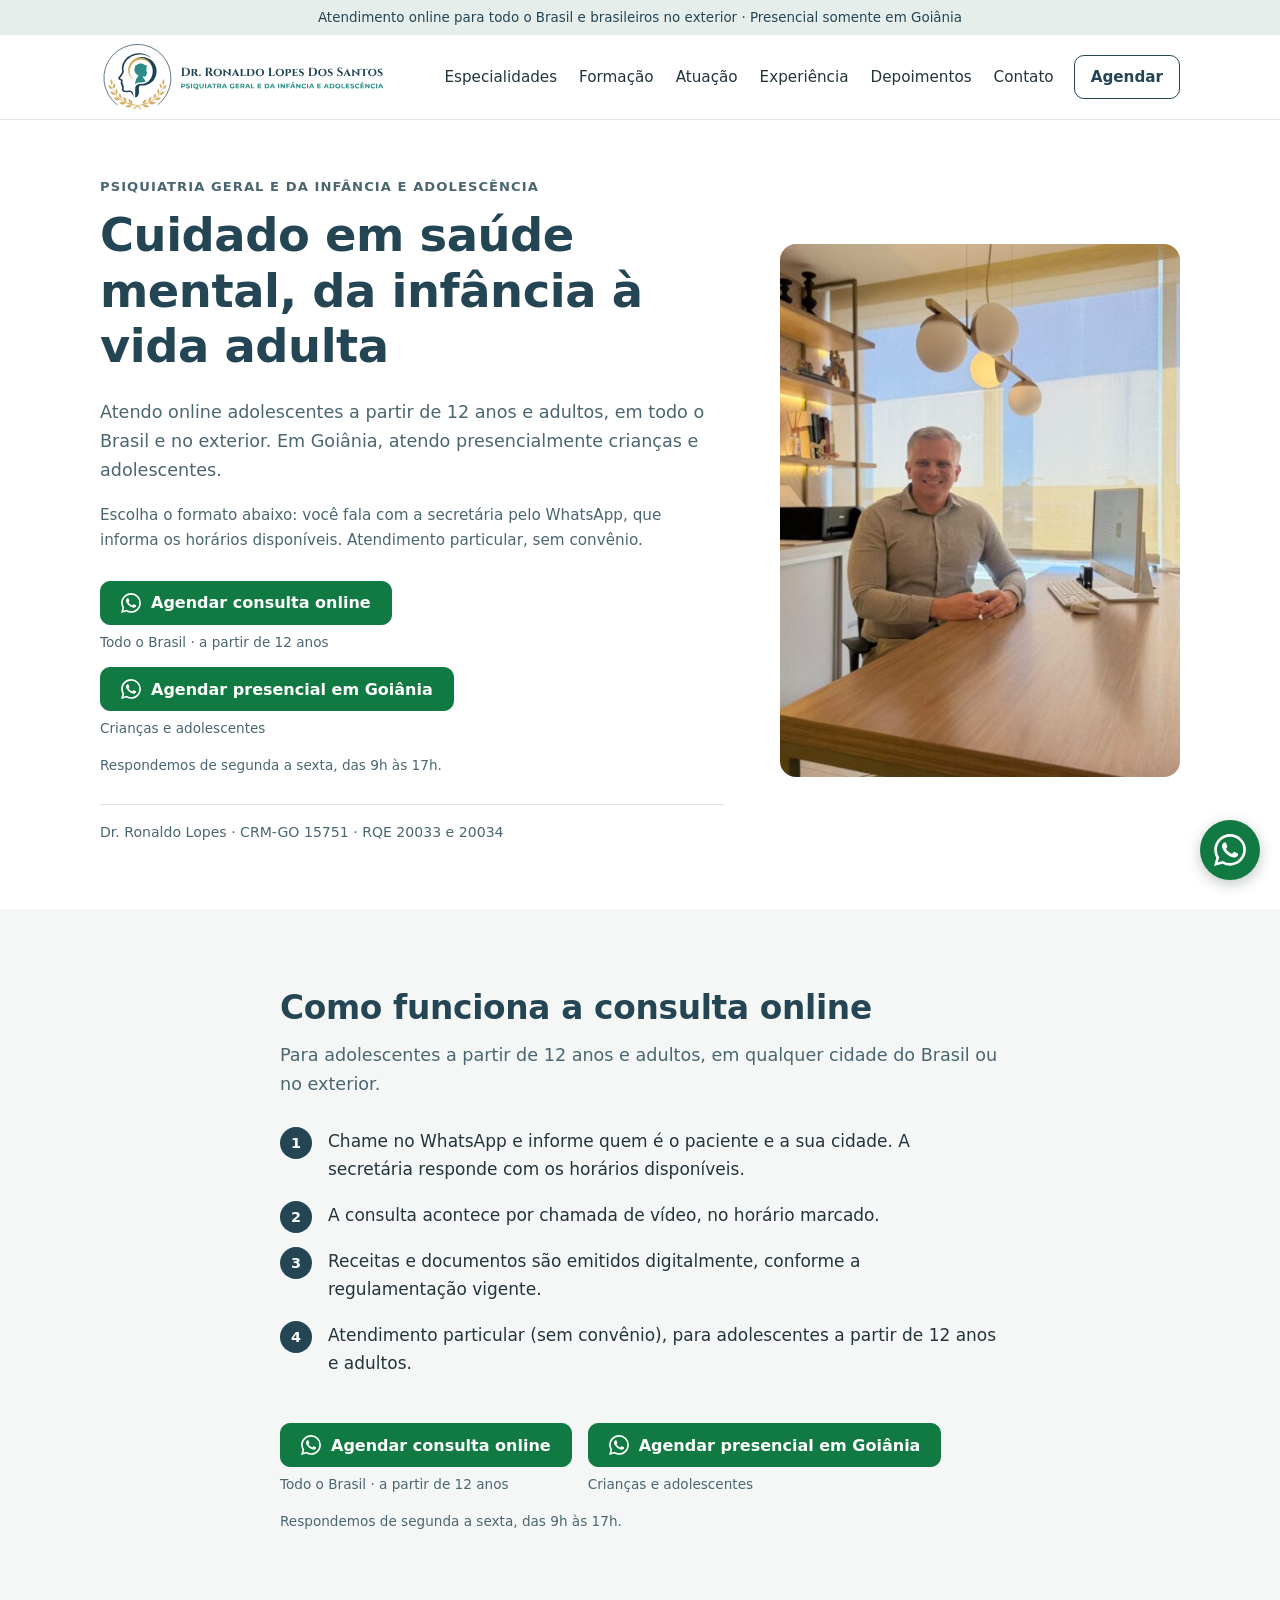
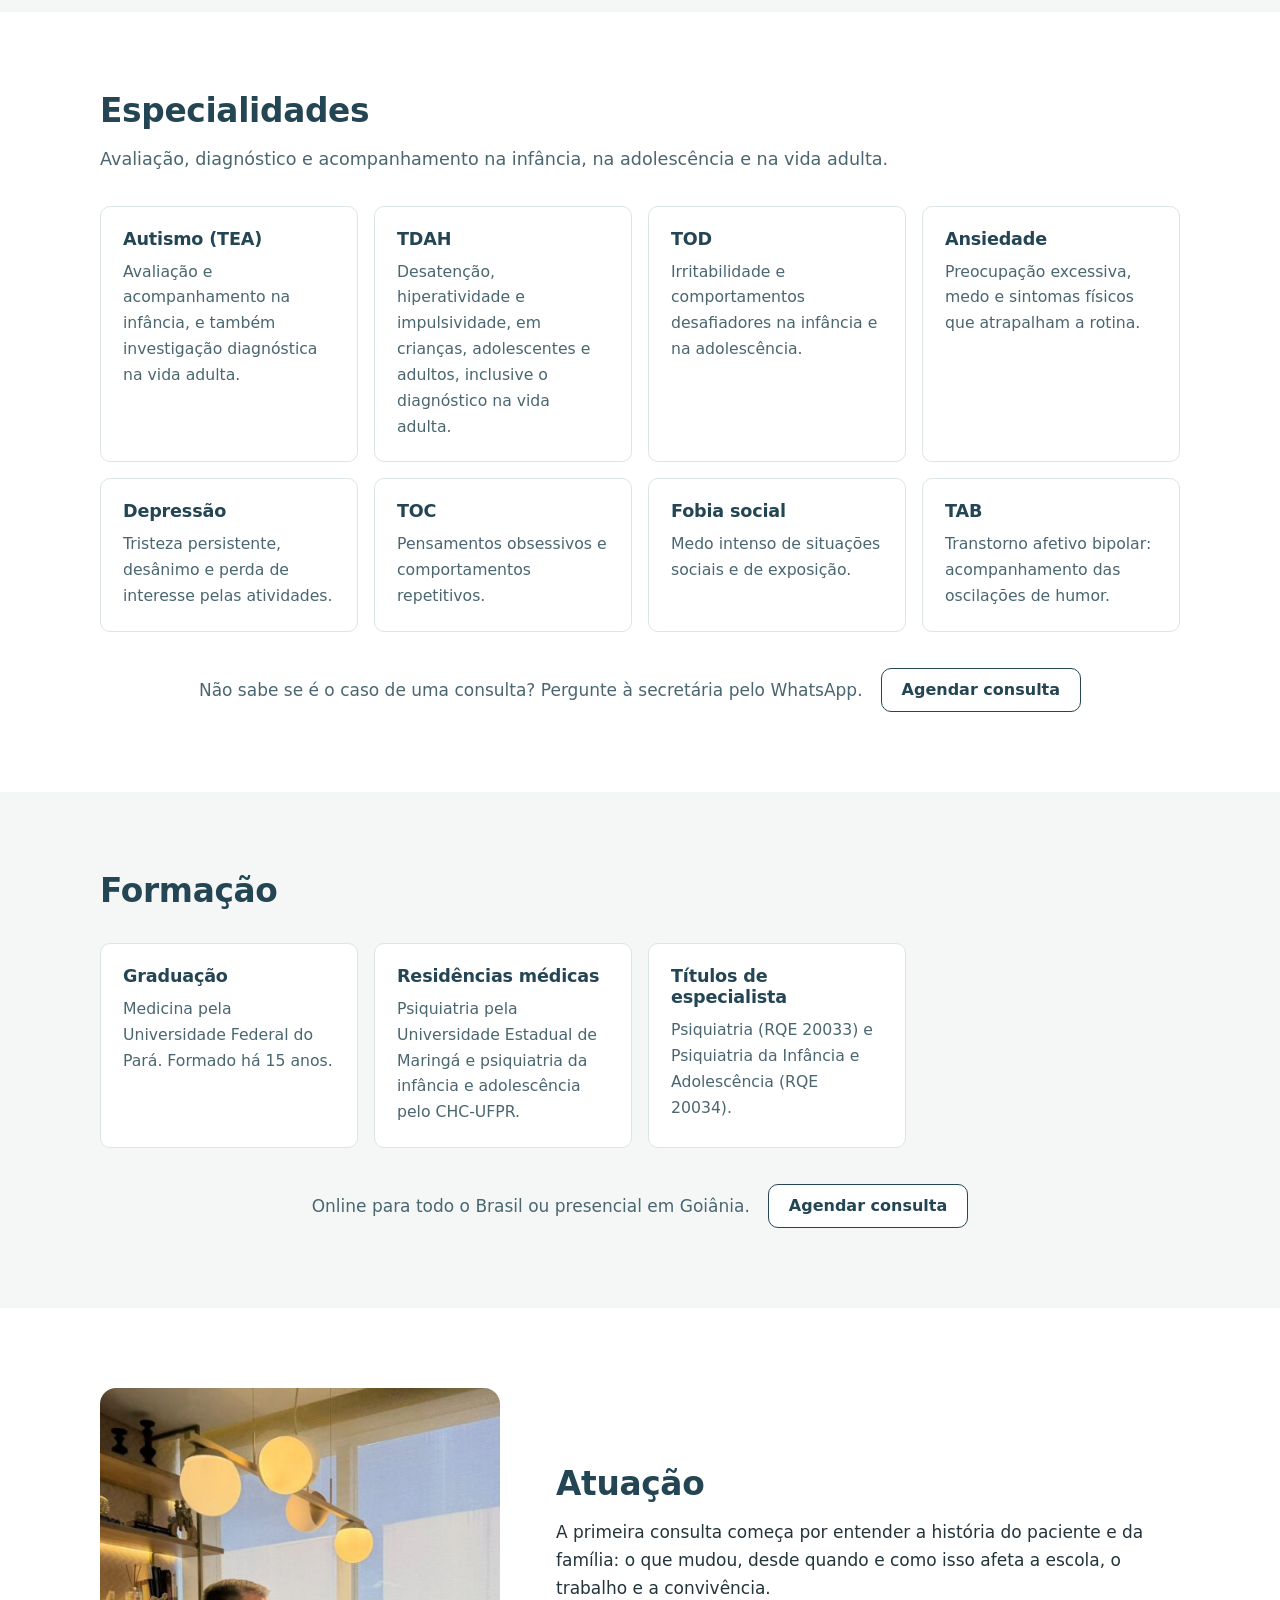
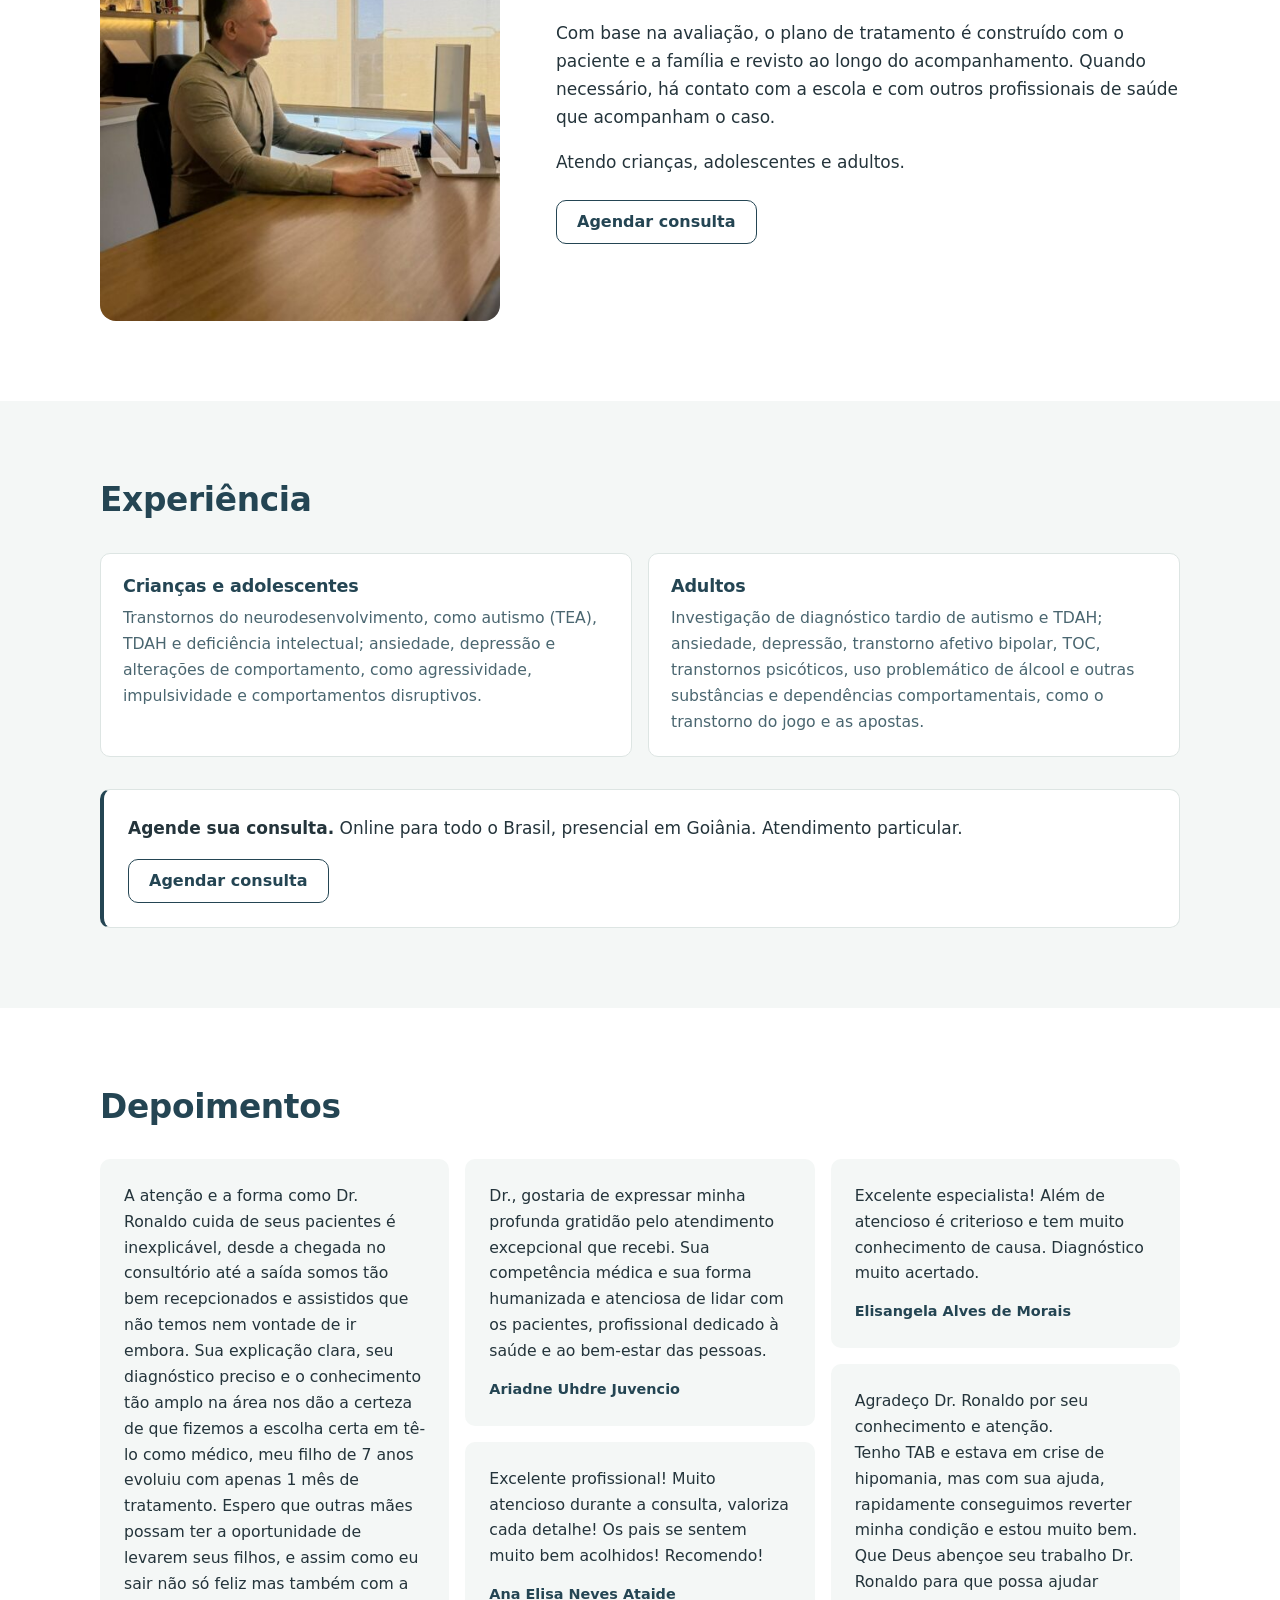
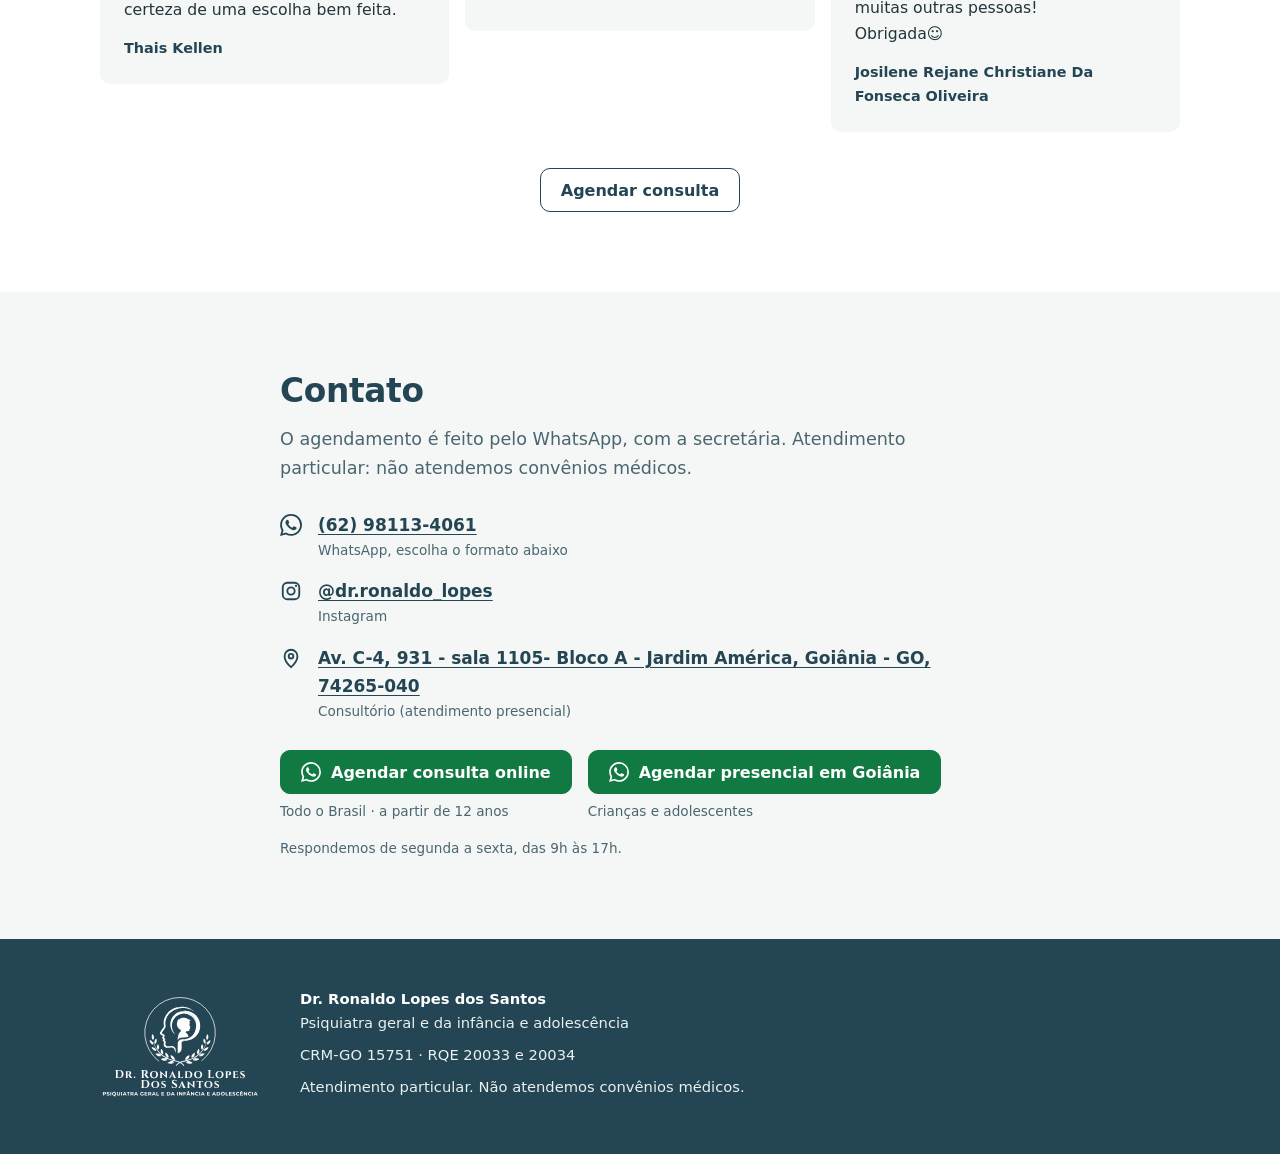
==== index.html @ 110a3985 "Redesign: tira o Divi e passa a pagina para HTML semantico e CSS proprio Visual mais limpo e atual, " ====
<!DOCTYPE html>
<html lang="pt-BR">
<head>
<meta charset="UTF-8">
<title>Dr. Ronaldo Lopes | Psiquiatra da Infância e Adolescência</title>
<meta name="robots" content="max-image-preview:large">
<meta name="description" content="Dr. Ronaldo Lopes, psiquiatra da infância e adolescência em Goiânia. Atendimento de autismo, TDAH, ansiedade, depressão e transtornos do humor para crianças, adolescentes e adultos.">
<link rel="canonical" href="https://drronaldolopes.com.br/">
<meta name="viewport" content="width=device-width, initial-scale=1">
<!-- Google Tag Manager -->
<script>(function(w,d,s,l,i){w[l]=w[l]||[];w[l].push({'gtm.start':
new Date().getTime(),event:'gtm.js'});var f=d.getElementsByTagName(s)[0],
j=d.createElement(s),dl=l!='dataLayer'?'&l='+l:'';j.async=true;j.src=
'https://www.googletagmanager.com/gtm.js?id='+i+dl;f.parentNode.insertBefore(j,f);
})(window,document,'script','dataLayer','GTM-PZ346GTV');</script>
<!-- End Google Tag Manager -->
<link rel="icon" href="assets/img/favicon-32.png" sizes="32x32">
<link rel="icon" href="assets/img/favicon-192.png" sizes="192x192">
<link rel="apple-touch-icon" href="assets/img/apple-touch-icon.png">
<link rel="stylesheet" href="assets/css/site.css">
</head>
<body>
<p class="faixa">Atendimento online para todo o Brasil e brasileiros no exterior · Presencial somente em Goiânia</p>

<header class="topo">
  <div class="topo__barra">
    <a class="topo__logo" href="#inicio"><img src="assets/img/logo-horizontal.svg" alt="Dr. Ronaldo Lopes dos Santos, psiquiatra geral e da infância e adolescência" width="300" height="100"></a>
    <nav class="topo__nav" aria-label="Seções">
      <a href="#especialidades">Especialidades</a><a href="#formacao">Formação</a><a href="#atuacao">Atuação</a><a href="#experiencia">Experiência</a><a href="#depoimentos">Depoimentos</a><a href="#contato">Contato</a>
    </nav>
    <a class="botao botao--secundario botao--compacto" href="#agendar">Agendar</a>
    <details class="topo__menu">
      <summary><svg viewBox="0 0 24 24" aria-hidden="true" focusable="false"><path d="M4 7h16M4 12h16M4 17h16" stroke="currentColor" stroke-width="2" stroke-linecap="round"/></svg><span class="so-leitor">Menu</span></summary>
      <nav aria-label="Seções">
        <a href="#especialidades">Especialidades</a><a href="#formacao">Formação</a><a href="#atuacao">Atuação</a><a href="#experiencia">Experiência</a><a href="#depoimentos">Depoimentos</a><a href="#contato">Contato</a>
      </nav>
    </details>
  </div>
</header>

<main>
<section class="hero" id="inicio">
  <div class="conteudo hero__grade">
    <div class="hero__texto">
      <p class="sobretitulo">Psiquiatria geral e da infância e adolescência</p>
      <h1>Cuidado em saúde mental, da infância à vida adulta</h1>
      <p class="lead">Atendo online adolescentes a partir de 12 anos e adultos, em todo o Brasil e no exterior. Em Goiânia, atendo presencialmente crianças e adolescentes.</p>
      <p class="hero__passo">Escolha o formato abaixo: você fala com a secretária pelo WhatsApp, que informa os horários disponíveis. Atendimento particular, sem convênio.</p>
      <div class="agendar"><div class="agendar__botoes"><div class="agendar__opcao"><a class="botao botao--whatsapp" href="https://wa.me/5562981134061?text=Ol%C3%A1%21%20Vim%20pelo%20site%20do%20Dr.%20Ronaldo%20e%20quero%20agendar%20uma%20consulta%20ONLINE.%0APaciente%3A%20adulto%20ou%20adolescente%3F%0ACidade%2Festado%3A" target="_blank" rel="noopener" data-formato="online" data-origem="hero"><svg viewBox="0 0 24 24" aria-hidden="true" focusable="false"><path d="M17.472 14.382c-.297-.149-1.758-.867-2.03-.967-.273-.099-.471-.148-.67.15-.197.297-.767.966-.94 1.164-.173.199-.347.223-.644.075-.297-.15-1.255-.463-2.39-1.475-.883-.788-1.48-1.761-1.653-2.059-.173-.297-.018-.458.13-.606.134-.133.298-.347.446-.52.149-.174.198-.298.298-.497.099-.198.05-.371-.025-.52-.075-.149-.669-1.612-.916-2.207-.242-.579-.487-.5-.669-.51-.173-.008-.371-.01-.57-.01-.198 0-.52.074-.792.372-.272.297-1.04 1.016-1.04 2.479 0 1.462 1.065 2.875 1.213 3.074.149.198 2.096 3.2 5.077 4.487.709.306 1.262.489 1.694.625.712.227 1.36.195 1.871.118.571-.085 1.758-.719 2.006-1.413.248-.694.248-1.289.173-1.413-.074-.124-.272-.198-.57-.347m-5.421 7.403h-.004a9.87 9.87 0 0 1-5.031-1.378l-.361-.214-3.741.982.998-3.648-.235-.374a9.86 9.86 0 0 1-1.51-5.26c.001-5.45 4.436-9.884 9.888-9.884 2.64 0 5.122 1.03 6.988 2.898a9.825 9.825 0 0 1 2.893 6.994c-.003 5.45-4.437 9.884-9.885 9.884m8.413-18.297A11.815 11.815 0 0 0 12.05 0C5.495 0 .16 5.335.157 11.892c0 2.096.547 4.142 1.588 5.945L.057 24l6.305-1.654a11.882 11.882 0 0 0 5.683 1.448h.005c6.554 0 11.89-5.335 11.893-11.893a11.821 11.821 0 0 0-3.48-8.413z"/></svg>Agendar consulta online</a><p class="agendar__nota">Todo o Brasil · a partir de 12 anos</p></div><div class="agendar__opcao"><a class="botao botao--whatsapp" href="https://wa.me/5562981134061?text=Ol%C3%A1%21%20Vim%20pelo%20site%20do%20Dr.%20Ronaldo%20e%20quero%20agendar%20uma%20consulta%20PRESENCIAL%20em%20Goi%C3%A2nia.%0AIdade%20do%20paciente%3A%0ACidade%3A" target="_blank" rel="noopener" data-formato="presencial" data-origem="hero"><svg viewBox="0 0 24 24" aria-hidden="true" focusable="false"><path d="M17.472 14.382c-.297-.149-1.758-.867-2.03-.967-.273-.099-.471-.148-.67.15-.197.297-.767.966-.94 1.164-.173.199-.347.223-.644.075-.297-.15-1.255-.463-2.39-1.475-.883-.788-1.48-1.761-1.653-2.059-.173-.297-.018-.458.13-.606.134-.133.298-.347.446-.52.149-.174.198-.298.298-.497.099-.198.05-.371-.025-.52-.075-.149-.669-1.612-.916-2.207-.242-.579-.487-.5-.669-.51-.173-.008-.371-.01-.57-.01-.198 0-.52.074-.792.372-.272.297-1.04 1.016-1.04 2.479 0 1.462 1.065 2.875 1.213 3.074.149.198 2.096 3.2 5.077 4.487.709.306 1.262.489 1.694.625.712.227 1.36.195 1.871.118.571-.085 1.758-.719 2.006-1.413.248-.694.248-1.289.173-1.413-.074-.124-.272-.198-.57-.347m-5.421 7.403h-.004a9.87 9.87 0 0 1-5.031-1.378l-.361-.214-3.741.982.998-3.648-.235-.374a9.86 9.86 0 0 1-1.51-5.26c.001-5.45 4.436-9.884 9.888-9.884 2.64 0 5.122 1.03 6.988 2.898a9.825 9.825 0 0 1 2.893 6.994c-.003 5.45-4.437 9.884-9.885 9.884m8.413-18.297A11.815 11.815 0 0 0 12.05 0C5.495 0 .16 5.335.157 11.892c0 2.096.547 4.142 1.588 5.945L.057 24l6.305-1.654a11.882 11.882 0 0 0 5.683 1.448h.005c6.554 0 11.89-5.335 11.893-11.893a11.821 11.821 0 0 0-3.48-8.413z"/></svg>Agendar presencial em Goiânia</a><p class="agendar__nota">Crianças e adolescentes</p></div></div><p class="agendar__horario">Respondemos de segunda a sexta, das 9h às 17h.</p></div>
      <p class="credenciais">Dr. Ronaldo Lopes · CRM-GO 15751 · RQE 20033 e 20034</p>
    </div>
    <div class="hero__foto">
      <img src="assets/img/consultorio-1.jpeg" srcset="assets/img/consultorio-1-480x640.jpeg 480w, assets/img/consultorio-1-980x1307.jpeg 980w, assets/img/consultorio-1.jpeg 1200w" sizes="(min-width: 900px) 440px, 100vw" width="1200" height="1600" alt="Dr. Ronaldo Lopes sentado à mesa do consultório" fetchpriority="high" decoding="async">
    </div>
  </div>
</section>

<section class="secao secao--clara" id="consulta-online">
  <div class="conteudo conteudo--estreito">
    <h2>Como funciona a consulta online</h2>
    <p class="lead">Para adolescentes a partir de 12 anos e adultos, em qualquer cidade do Brasil ou no exterior.</p>
    <ol class="passos">
      <li>Chame no WhatsApp e informe quem é o paciente e a sua cidade. A secretária responde com os horários disponíveis.</li>
      <li>A consulta acontece por chamada de vídeo, no horário marcado.</li>
      <li>Receitas e documentos são emitidos digitalmente, conforme a regulamentação vigente.</li>
      <li>Atendimento particular (sem convênio), para adolescentes a partir de 12 anos e adultos.</li>
    </ol>
    <div class="agendar" id="agendar"><div class="agendar__botoes"><div class="agendar__opcao"><a class="botao botao--whatsapp" href="https://wa.me/5562981134061?text=Ol%C3%A1%21%20Vim%20pelo%20site%20do%20Dr.%20Ronaldo%20e%20quero%20agendar%20uma%20consulta%20ONLINE.%0APaciente%3A%20adulto%20ou%20adolescente%3F%0ACidade%2Festado%3A" target="_blank" rel="noopener" data-formato="online" data-origem="consulta-online"><svg viewBox="0 0 24 24" aria-hidden="true" focusable="false"><path d="M17.472 14.382c-.297-.149-1.758-.867-2.03-.967-.273-.099-.471-.148-.67.15-.197.297-.767.966-.94 1.164-.173.199-.347.223-.644.075-.297-.15-1.255-.463-2.39-1.475-.883-.788-1.48-1.761-1.653-2.059-.173-.297-.018-.458.13-.606.134-.133.298-.347.446-.52.149-.174.198-.298.298-.497.099-.198.05-.371-.025-.52-.075-.149-.669-1.612-.916-2.207-.242-.579-.487-.5-.669-.51-.173-.008-.371-.01-.57-.01-.198 0-.52.074-.792.372-.272.297-1.04 1.016-1.04 2.479 0 1.462 1.065 2.875 1.213 3.074.149.198 2.096 3.2 5.077 4.487.709.306 1.262.489 1.694.625.712.227 1.36.195 1.871.118.571-.085 1.758-.719 2.006-1.413.248-.694.248-1.289.173-1.413-.074-.124-.272-.198-.57-.347m-5.421 7.403h-.004a9.87 9.87 0 0 1-5.031-1.378l-.361-.214-3.741.982.998-3.648-.235-.374a9.86 9.86 0 0 1-1.51-5.26c.001-5.45 4.436-9.884 9.888-9.884 2.64 0 5.122 1.03 6.988 2.898a9.825 9.825 0 0 1 2.893 6.994c-.003 5.45-4.437 9.884-9.885 9.884m8.413-18.297A11.815 11.815 0 0 0 12.05 0C5.495 0 .16 5.335.157 11.892c0 2.096.547 4.142 1.588 5.945L.057 24l6.305-1.654a11.882 11.882 0 0 0 5.683 1.448h.005c6.554 0 11.89-5.335 11.893-11.893a11.821 11.821 0 0 0-3.48-8.413z"/></svg>Agendar consulta online</a><p class="agendar__nota">Todo o Brasil · a partir de 12 anos</p></div><div class="agendar__opcao"><a class="botao botao--whatsapp" href="https://wa.me/5562981134061?text=Ol%C3%A1%21%20Vim%20pelo%20site%20do%20Dr.%20Ronaldo%20e%20quero%20agendar%20uma%20consulta%20PRESENCIAL%20em%20Goi%C3%A2nia.%0AIdade%20do%20paciente%3A%0ACidade%3A" target="_blank" rel="noopener" data-formato="presencial" data-origem="consulta-online"><svg viewBox="0 0 24 24" aria-hidden="true" focusable="false"><path d="M17.472 14.382c-.297-.149-1.758-.867-2.03-.967-.273-.099-.471-.148-.67.15-.197.297-.767.966-.94 1.164-.173.199-.347.223-.644.075-.297-.15-1.255-.463-2.39-1.475-.883-.788-1.48-1.761-1.653-2.059-.173-.297-.018-.458.13-.606.134-.133.298-.347.446-.52.149-.174.198-.298.298-.497.099-.198.05-.371-.025-.52-.075-.149-.669-1.612-.916-2.207-.242-.579-.487-.5-.669-.51-.173-.008-.371-.01-.57-.01-.198 0-.52.074-.792.372-.272.297-1.04 1.016-1.04 2.479 0 1.462 1.065 2.875 1.213 3.074.149.198 2.096 3.2 5.077 4.487.709.306 1.262.489 1.694.625.712.227 1.36.195 1.871.118.571-.085 1.758-.719 2.006-1.413.248-.694.248-1.289.173-1.413-.074-.124-.272-.198-.57-.347m-5.421 7.403h-.004a9.87 9.87 0 0 1-5.031-1.378l-.361-.214-3.741.982.998-3.648-.235-.374a9.86 9.86 0 0 1-1.51-5.26c.001-5.45 4.436-9.884 9.888-9.884 2.64 0 5.122 1.03 6.988 2.898a9.825 9.825 0 0 1 2.893 6.994c-.003 5.45-4.437 9.884-9.885 9.884m8.413-18.297A11.815 11.815 0 0 0 12.05 0C5.495 0 .16 5.335.157 11.892c0 2.096.547 4.142 1.588 5.945L.057 24l6.305-1.654a11.882 11.882 0 0 0 5.683 1.448h.005c6.554 0 11.89-5.335 11.893-11.893a11.821 11.821 0 0 0-3.48-8.413z"/></svg>Agendar presencial em Goiânia</a><p class="agendar__nota">Crianças e adolescentes</p></div></div><p class="agendar__horario">Respondemos de segunda a sexta, das 9h às 17h.</p></div>
  </div>
</section>

<section class="secao" id="especialidades">
  <div class="conteudo">
    <h2>Especialidades</h2>
    <p class="lead">Avaliação, diagnóstico e acompanhamento na infância, na adolescência e na vida adulta.</p>
    <ul class="cartoes">
      <li><h3>Autismo (TEA)</h3><p>Avaliação e acompanhamento na infância, e também investigação diagnóstica na vida adulta.</p></li>
      <li><h3>TDAH</h3><p>Desatenção, hiperatividade e impulsividade, em crianças, adolescentes e adultos, inclusive o diagnóstico na vida adulta.</p></li>
      <li><h3>TOD</h3><p>Irritabilidade e comportamentos desafiadores na infância e na adolescência.</p></li>
      <li><h3>Ansiedade</h3><p>Preocupação excessiva, medo e sintomas físicos que atrapalham a rotina.</p></li>
      <li><h3>Depressão</h3><p>Tristeza persistente, desânimo e perda de interesse pelas atividades.</p></li>
      <li><h3>TOC</h3><p>Pensamentos obsessivos e comportamentos repetitivos.</p></li>
      <li><h3>Fobia social</h3><p>Medo intenso de situações sociais e de exposição.</p></li>
      <li><h3>TAB</h3><p>Transtorno afetivo bipolar: acompanhamento das oscilações de humor.</p></li>
    </ul>
    <p class="chamada">Não sabe se é o caso de uma consulta? Pergunte à secretária pelo WhatsApp. <a class="botao botao--secundario" href="#agendar">Agendar consulta</a></p>
  </div>
</section>

<section class="secao secao--clara" id="formacao">
  <div class="conteudo">
    <h2>Formação</h2>
    <ul class="cartoes cartoes--tres">
      <li><h3>Graduação</h3><p>Medicina pela Universidade Federal do Pará. Formado há 15 anos.</p></li>
      <li><h3>Residências médicas</h3><p>Psiquiatria pela Universidade Estadual de Maringá e psiquiatria da infância e adolescência pelo CHC-UFPR.</p></li>
      <li><h3>Títulos de especialista</h3><p>Psiquiatria (RQE 20033) e Psiquiatria da Infância e Adolescência (RQE 20034).</p></li>
    </ul>
    <p class="chamada">Online para todo o Brasil ou presencial em Goiânia. <a class="botao botao--secundario" href="#agendar">Agendar consulta</a></p>
  </div>
</section>

<section class="secao" id="atuacao">
  <div class="conteudo duas-colunas">
    <img class="foto" src="assets/img/consultorio-2.jpeg" srcset="assets/img/consultorio-2-480x640.jpeg 480w, assets/img/consultorio-2-980x1307.jpeg 980w, assets/img/consultorio-2.jpeg 1200w" sizes="(min-width: 900px) 420px, 100vw" width="1200" height="1600" alt="Dr. Ronaldo Lopes em atendimento no consultório" loading="lazy" decoding="async">
    <div>
      <h2>Atuação</h2>
      <p>A primeira consulta começa por entender a história do paciente e da família: o que mudou, desde quando e como isso afeta a escola, o trabalho e a convivência.</p>
      <p>Com base na avaliação, o plano de tratamento é construído com o paciente e a família e revisto ao longo do acompanhamento. Quando necessário, há contato com a escola e com outros profissionais de saúde que acompanham o caso.</p>
      <p>Atendo crianças, adolescentes e adultos.</p>
      <p class="chamada chamada--esquerda"><a class="botao botao--secundario" href="#agendar">Agendar consulta</a></p>
    </div>
  </div>
</section>

<section class="secao secao--clara" id="experiencia">
  <div class="conteudo">
    <h2>Experiência</h2>
    <div class="cartoes cartoes--dois">
      <div>
        <h3>Crianças e adolescentes</h3>
        <p>Transtornos do neurodesenvolvimento, como autismo (TEA), TDAH e deficiência intelectual; ansiedade, depressão e alterações de comportamento, como agressividade, impulsividade e comportamentos disruptivos.</p>
      </div>
      <div>
        <h3>Adultos</h3>
        <p>Investigação de diagnóstico tardio de autismo e TDAH; ansiedade, depressão, transtorno afetivo bipolar, TOC, transtornos psicóticos, uso problemático de álcool e outras substâncias e dependências comportamentais, como o transtorno do jogo e as apostas.</p>
      </div>
    </div>
    <div class="destaque">
      <p><strong>Agende sua consulta.</strong> Online para todo o Brasil, presencial em Goiânia. Atendimento particular.</p>
      <a class="botao botao--secundario" href="#agendar">Agendar consulta</a>
    </div>
  </div>
</section>

<section class="secao" id="depoimentos">
  <div class="conteudo">
    <h2>Depoimentos</h2>
    <div class="depoimentos">
      <figure class="depoimento"><blockquote><p>A atenção e a forma como Dr. Ronaldo cuida de seus pacientes é inexplicável, desde a chegada no consultório até a saída somos tão bem recepcionados e assistidos que não temos nem vontade de ir embora. Sua explicação clara, seu diagnóstico preciso e o conhecimento tão amplo na área nos dão a certeza de que fizemos a escolha certa em tê-lo como médico, meu filho de 7 anos evoluiu com apenas 1 mês de tratamento. Espero que outras mães possam ter a oportunidade de levarem seus filhos, e assim como eu sair não só feliz mas também com a certeza de uma escolha bem feita.</p></blockquote><figcaption>Thais Kellen</figcaption></figure>
      <figure class="depoimento"><blockquote><p>Dr., gostaria de expressar minha profunda gratidão pelo atendimento excepcional que recebi. Sua competência médica e sua forma humanizada e atenciosa de lidar com os pacientes, profissional dedicado à saúde e ao bem-estar das pessoas.</p></blockquote><figcaption>Ariadne Uhdre Juvencio</figcaption></figure>
      <figure class="depoimento"><blockquote><p>Excelente profissional! Muito atencioso durante a consulta, valoriza cada detalhe! Os pais se sentem muito bem acolhidos! Recomendo!</p></blockquote><figcaption>Ana Elisa Neves Ataide</figcaption></figure>
      <figure class="depoimento"><blockquote><p>Excelente especialista! Além de atencioso é criterioso e tem muito conhecimento de causa. Diagnóstico muito acertado.</p></blockquote><figcaption>Elisangela Alves de Morais</figcaption></figure>
      <figure class="depoimento"><blockquote><p>Agradeço Dr. Ronaldo por seu conhecimento e atenção.<br>Tenho TAB e estava em crise de hipomania, mas com sua ajuda, rapidamente conseguimos reverter minha condição e estou muito bem.<br>Que Deus abençoe seu trabalho Dr. Ronaldo para que possa ajudar muitas outras pessoas!<br>Obrigada☺️</p></blockquote><figcaption>Josilene Rejane Christiane Da Fonseca Oliveira</figcaption></figure>
    </div>
    <p class="chamada"><a class="botao botao--secundario" href="#agendar">Agendar consulta</a></p>
  </div>
</section>

<section class="secao secao--clara" id="contato">
  <div class="conteudo conteudo--estreito">
    <h2>Contato</h2>
    <p class="lead">O agendamento é feito pelo WhatsApp, com a secretária. Atendimento particular: não atendemos convênios médicos.</p>
    <ul class="contatos">
      <li><svg viewBox="0 0 24 24" aria-hidden="true" focusable="false"><path d="M17.472 14.382c-.297-.149-1.758-.867-2.03-.967-.273-.099-.471-.148-.67.15-.197.297-.767.966-.94 1.164-.173.199-.347.223-.644.075-.297-.15-1.255-.463-2.39-1.475-.883-.788-1.48-1.761-1.653-2.059-.173-.297-.018-.458.13-.606.134-.133.298-.347.446-.52.149-.174.198-.298.298-.497.099-.198.05-.371-.025-.52-.075-.149-.669-1.612-.916-2.207-.242-.579-.487-.5-.669-.51-.173-.008-.371-.01-.57-.01-.198 0-.52.074-.792.372-.272.297-1.04 1.016-1.04 2.479 0 1.462 1.065 2.875 1.213 3.074.149.198 2.096 3.2 5.077 4.487.709.306 1.262.489 1.694.625.712.227 1.36.195 1.871.118.571-.085 1.758-.719 2.006-1.413.248-.694.248-1.289.173-1.413-.074-.124-.272-.198-.57-.347m-5.421 7.403h-.004a9.87 9.87 0 0 1-5.031-1.378l-.361-.214-3.741.982.998-3.648-.235-.374a9.86 9.86 0 0 1-1.51-5.26c.001-5.45 4.436-9.884 9.888-9.884 2.64 0 5.122 1.03 6.988 2.898a9.825 9.825 0 0 1 2.893 6.994c-.003 5.45-4.437 9.884-9.885 9.884m8.413-18.297A11.815 11.815 0 0 0 12.05 0C5.495 0 .16 5.335.157 11.892c0 2.096.547 4.142 1.588 5.945L.057 24l6.305-1.654a11.882 11.882 0 0 0 5.683 1.448h.005c6.554 0 11.89-5.335 11.893-11.893a11.821 11.821 0 0 0-3.48-8.413z"/></svg><a href="#agendar-contato">(62) 98113-4061</a><span class="contatos__nota">WhatsApp, escolha o formato abaixo</span></li>
      <li><svg viewBox="0 0 24 24" aria-hidden="true" focusable="false"><rect x="3" y="3" width="18" height="18" rx="5" fill="none" stroke="currentColor" stroke-width="2"/><circle cx="12" cy="12" r="4" fill="none" stroke="currentColor" stroke-width="2"/><circle cx="17.5" cy="6.5" r="1.2" fill="currentColor"/></svg><a href="https://www.instagram.com/dr.ronaldo_lopes?utm_source=qr&amp;igsh=OWo4b2g5MWw5ZjNm" target="_blank" rel="noopener">@dr.ronaldo_lopes</a><span class="contatos__nota">Instagram</span></li>
      <li><svg viewBox="0 0 24 24" aria-hidden="true" focusable="false"><path d="M12 22s7-6.2 7-12a7 7 0 0 0-14 0c0 5.8 7 12 7 12z" fill="none" stroke="currentColor" stroke-width="2"/><circle cx="12" cy="10" r="2.5" fill="none" stroke="currentColor" stroke-width="2"/></svg><a href="https://www.google.com/local/place/fid/0x935ef1cd23a69b65:0xceffa4641bfd1806/photosphere?iu=https://streetviewpixels-pa.googleapis.com/v1/thumbnail?panoid%3DDZH4eFIzkmuDz4k88bQgiw%26cb_client%3Dsearch.gws-prod.gps%26yaw%3D195.961%26pitch%3D0%26thumbfov%3D100%26w%3D0%26h%3D0&amp;ik=CAISFkRaSDRlRkl6a211RHo0azg4YlFnaXc%3D&amp;sa=X&amp;ved=2ahUKEwiuhfKT-uuVAxXcPrkGHYHtBEAQpx96BAgcEBI" target="_blank" rel="noopener">Av. C-4, 931 - sala 1105- Bloco A - Jardim América, Goiânia - GO, 74265-040</a><span class="contatos__nota">Consultório (atendimento presencial)</span></li>
    </ul>
    <div class="agendar" id="agendar-contato"><div class="agendar__botoes"><div class="agendar__opcao"><a class="botao botao--whatsapp" href="https://wa.me/5562981134061?text=Ol%C3%A1%21%20Vim%20pelo%20site%20do%20Dr.%20Ronaldo%20e%20quero%20agendar%20uma%20consulta%20ONLINE.%0APaciente%3A%20adulto%20ou%20adolescente%3F%0ACidade%2Festado%3A" target="_blank" rel="noopener" data-formato="online" data-origem="contato"><svg viewBox="0 0 24 24" aria-hidden="true" focusable="false"><path d="M17.472 14.382c-.297-.149-1.758-.867-2.03-.967-.273-.099-.471-.148-.67.15-.197.297-.767.966-.94 1.164-.173.199-.347.223-.644.075-.297-.15-1.255-.463-2.39-1.475-.883-.788-1.48-1.761-1.653-2.059-.173-.297-.018-.458.13-.606.134-.133.298-.347.446-.52.149-.174.198-.298.298-.497.099-.198.05-.371-.025-.52-.075-.149-.669-1.612-.916-2.207-.242-.579-.487-.5-.669-.51-.173-.008-.371-.01-.57-.01-.198 0-.52.074-.792.372-.272.297-1.04 1.016-1.04 2.479 0 1.462 1.065 2.875 1.213 3.074.149.198 2.096 3.2 5.077 4.487.709.306 1.262.489 1.694.625.712.227 1.36.195 1.871.118.571-.085 1.758-.719 2.006-1.413.248-.694.248-1.289.173-1.413-.074-.124-.272-.198-.57-.347m-5.421 7.403h-.004a9.87 9.87 0 0 1-5.031-1.378l-.361-.214-3.741.982.998-3.648-.235-.374a9.86 9.86 0 0 1-1.51-5.26c.001-5.45 4.436-9.884 9.888-9.884 2.64 0 5.122 1.03 6.988 2.898a9.825 9.825 0 0 1 2.893 6.994c-.003 5.45-4.437 9.884-9.885 9.884m8.413-18.297A11.815 11.815 0 0 0 12.05 0C5.495 0 .16 5.335.157 11.892c0 2.096.547 4.142 1.588 5.945L.057 24l6.305-1.654a11.882 11.882 0 0 0 5.683 1.448h.005c6.554 0 11.89-5.335 11.893-11.893a11.821 11.821 0 0 0-3.48-8.413z"/></svg>Agendar consulta online</a><p class="agendar__nota">Todo o Brasil · a partir de 12 anos</p></div><div class="agendar__opcao"><a class="botao botao--whatsapp" href="https://wa.me/5562981134061?text=Ol%C3%A1%21%20Vim%20pelo%20site%20do%20Dr.%20Ronaldo%20e%20quero%20agendar%20uma%20consulta%20PRESENCIAL%20em%20Goi%C3%A2nia.%0AIdade%20do%20paciente%3A%0ACidade%3A" target="_blank" rel="noopener" data-formato="presencial" data-origem="contato"><svg viewBox="0 0 24 24" aria-hidden="true" focusable="false"><path d="M17.472 14.382c-.297-.149-1.758-.867-2.03-.967-.273-.099-.471-.148-.67.15-.197.297-.767.966-.94 1.164-.173.199-.347.223-.644.075-.297-.15-1.255-.463-2.39-1.475-.883-.788-1.48-1.761-1.653-2.059-.173-.297-.018-.458.13-.606.134-.133.298-.347.446-.52.149-.174.198-.298.298-.497.099-.198.05-.371-.025-.52-.075-.149-.669-1.612-.916-2.207-.242-.579-.487-.5-.669-.51-.173-.008-.371-.01-.57-.01-.198 0-.52.074-.792.372-.272.297-1.04 1.016-1.04 2.479 0 1.462 1.065 2.875 1.213 3.074.149.198 2.096 3.2 5.077 4.487.709.306 1.262.489 1.694.625.712.227 1.36.195 1.871.118.571-.085 1.758-.719 2.006-1.413.248-.694.248-1.289.173-1.413-.074-.124-.272-.198-.57-.347m-5.421 7.403h-.004a9.87 9.87 0 0 1-5.031-1.378l-.361-.214-3.741.982.998-3.648-.235-.374a9.86 9.86 0 0 1-1.51-5.26c.001-5.45 4.436-9.884 9.888-9.884 2.64 0 5.122 1.03 6.988 2.898a9.825 9.825 0 0 1 2.893 6.994c-.003 5.45-4.437 9.884-9.885 9.884m8.413-18.297A11.815 11.815 0 0 0 12.05 0C5.495 0 .16 5.335.157 11.892c0 2.096.547 4.142 1.588 5.945L.057 24l6.305-1.654a11.882 11.882 0 0 0 5.683 1.448h.005c6.554 0 11.89-5.335 11.893-11.893a11.821 11.821 0 0 0-3.48-8.413z"/></svg>Agendar presencial em Goiânia</a><p class="agendar__nota">Crianças e adolescentes</p></div></div><p class="agendar__horario">Respondemos de segunda a sexta, das 9h às 17h.</p></div>
  </div>
</section>
</main>

<footer class="rodape">
  <div class="conteudo rodape__grade">
    <img src="assets/img/logo-vertical-branco.svg" alt="Dr. Ronaldo Lopes dos Santos" width="160" height="103" loading="lazy">
    <div>
      <p><strong>Dr. Ronaldo Lopes dos Santos</strong><br>Psiquiatra geral e da infância e adolescência</p>
      <p>CRM-GO 15751 · RQE 20033 e 20034</p>
      <p>Atendimento particular. Não atendemos convênios médicos.</p>
    </div>
  </div>
</footer>
<a class="bolha" href="#agendar" aria-label="Agendar consulta pelo WhatsApp: escolher online ou presencial"><svg viewBox="0 0 24 24" aria-hidden="true" focusable="false"><path d="M17.472 14.382c-.297-.149-1.758-.867-2.03-.967-.273-.099-.471-.148-.67.15-.197.297-.767.966-.94 1.164-.173.199-.347.223-.644.075-.297-.15-1.255-.463-2.39-1.475-.883-.788-1.48-1.761-1.653-2.059-.173-.297-.018-.458.13-.606.134-.133.298-.347.446-.52.149-.174.198-.298.298-.497.099-.198.05-.371-.025-.52-.075-.149-.669-1.612-.916-2.207-.242-.579-.487-.5-.669-.51-.173-.008-.371-.01-.57-.01-.198 0-.52.074-.792.372-.272.297-1.04 1.016-1.04 2.479 0 1.462 1.065 2.875 1.213 3.074.149.198 2.096 3.2 5.077 4.487.709.306 1.262.489 1.694.625.712.227 1.36.195 1.871.118.571-.085 1.758-.719 2.006-1.413.248-.694.248-1.289.173-1.413-.074-.124-.272-.198-.57-.347m-5.421 7.403h-.004a9.87 9.87 0 0 1-5.031-1.378l-.361-.214-3.741.982.998-3.648-.235-.374a9.86 9.86 0 0 1-1.51-5.26c.001-5.45 4.436-9.884 9.888-9.884 2.64 0 5.122 1.03 6.988 2.898a9.825 9.825 0 0 1 2.893 6.994c-.003 5.45-4.437 9.884-9.885 9.884m8.413-18.297A11.815 11.815 0 0 0 12.05 0C5.495 0 .16 5.335.157 11.892c0 2.096.547 4.142 1.588 5.945L.057 24l6.305-1.654a11.882 11.882 0 0 0 5.683 1.448h.005c6.554 0 11.89-5.335 11.893-11.893a11.821 11.821 0 0 0-3.48-8.413z"/></svg></a>
<!-- Google Tag Manager (noscript) -->
<noscript><iframe src="https://www.googletagmanager.com/ns.html?id=GTM-PZ346GTV" height="0" width="0" style="display:none;visibility:hidden"></iframe></noscript>
<!-- End Google Tag Manager (noscript) -->
<script src="assets/js/site.js" defer></script>
</body>
</html>
---- assets/css/site.css ----
/* Dr. Ronaldo Lopes — folha unica do site. Fonte do sistema, paleta clara, um
   destaque (o azul-petroleo da marca); o verde fica so nos botoes de WhatsApp. */
:root{
  --fundo:#ffffff;
  --fundo-claro:#f4f7f6;
  --linha:#dde5e3;
  --texto:#24343b;
  --suave:#4a6670;
  --marca:#244553;
  --marca-escura:#1a333e;
  --marca-clara:#e6eeec;
  --whatsapp:#117a43;
  --whatsapp-escuro:#0b6e3a;
  --foco:#1b6fa8;
  --raio:10px;
  --topo:84px;
  --fonte:system-ui,-apple-system,"Segoe UI",Roboto,"Helvetica Neue",Arial,sans-serif;
}
*,*::before,*::after{box-sizing:border-box}
html{-webkit-text-size-adjust:100%}
@media (prefers-reduced-motion:no-preference){html{scroll-behavior:smooth}}
body{margin:0;background:var(--fundo);color:var(--texto);font-family:var(--fonte);font-size:17px;line-height:1.65}
img{max-width:100%;height:auto;display:block}
h1,h2,h3{color:var(--marca);line-height:1.2;margin:0 0 .5em;font-weight:650;letter-spacing:-.01em}
h1{font-size:clamp(1.9rem,1.2rem + 2.6vw,2.9rem)}
h2{font-size:clamp(1.55rem,1.2rem + 1.3vw,2.05rem)}
h3{font-size:1.1rem}
p{margin:0 0 1em}
a{color:var(--marca);text-underline-offset:.18em}
a:hover{color:var(--marca-escura)}
:focus-visible{outline:3px solid var(--foco);outline-offset:3px;border-radius:4px}
[id]{scroll-margin-top:calc(var(--topo) + 12px)}

.conteudo{max-width:1120px;margin:0 auto;padding:0 20px}
.conteudo--estreito{max-width:760px}
.lead{font-size:1.1rem;color:var(--suave)}
.sobretitulo{margin:0 0 .75em;font-size:.82rem;font-weight:600;letter-spacing:.08em;text-transform:uppercase;color:var(--suave)}

/* faixa de formato */
.faixa{margin:0;padding:8px 16px;background:var(--marca-clara);color:var(--marca);font-size:.84rem;font-weight:500;line-height:1.45;text-align:center}

/* cabecalho */
.topo{position:sticky;top:0;z-index:50;background:rgba(255,255,255,.96);border-bottom:1px solid var(--linha);-webkit-backdrop-filter:saturate(1.4) blur(6px);backdrop-filter:saturate(1.4) blur(6px)}
.topo__barra{max-width:1120px;margin:0 auto;padding:0 20px;height:var(--topo);display:flex;align-items:center;gap:20px}
.topo__logo{flex:0 0 auto;margin-right:auto}
/* o desenho do logo ocupa so de y=15 a y=83 da caixa de 100 do SVG: a imagem cresce e
   a margem negativa devolve o vazio de cima e de baixo, sem mexer no arquivo */
.topo__logo img{height:96px;width:auto;margin:-14px 0 -16px}
.topo__nav{display:flex;gap:22px}
.topo__nav a,.topo__menu nav a{color:var(--texto);text-decoration:none;font-size:.95rem;font-weight:500}
.topo__nav a:hover,.topo__menu nav a:hover{color:var(--marca);text-decoration:underline}
.topo__menu{display:none;position:relative}
.topo__menu summary{list-style:none;cursor:pointer;width:44px;height:44px;display:flex;align-items:center;justify-content:center;border:1px solid var(--linha);border-radius:var(--raio);color:var(--marca)}
.topo__menu summary svg{width:22px;height:22px}
.so-leitor{position:absolute;width:1px;height:1px;margin:-1px;padding:0;overflow:hidden;clip:rect(0 0 0 0);white-space:nowrap;border:0}
.topo__menu summary::-webkit-details-marker{display:none}
.topo__menu nav{position:absolute;right:0;top:calc(100% + 8px);min-width:220px;padding:8px;background:#fff;border:1px solid var(--linha);border-radius:var(--raio);box-shadow:0 8px 24px rgba(20,40,50,.08)}
.topo__menu nav a{display:block;padding:10px 12px;border-radius:6px}
@media (max-width:959px){.topo__nav{display:none}.topo__menu{display:block}}
@media (max-width:959px){:root{--topo:72px}.topo__logo img{height:72px;margin:-11px 0 -12px}}
@media (max-width:420px){.topo__barra{gap:8px;padding:0 12px}.topo__logo img{height:64px;margin:-10px 0 -11px}}
@media (max-width:359px){.topo__logo img{height:50px;margin:-7px 0 -8px}}

/* botoes */
.botao{display:inline-flex;align-items:center;justify-content:center;gap:10px;min-height:44px;padding:10px 20px;border-radius:var(--raio);font-size:1rem;font-weight:600;line-height:1.2;text-decoration:none;white-space:nowrap;transition:background-color .15s,border-color .15s,color .15s}
.botao--secundario{background:#fff;color:var(--marca);border:1.5px solid var(--marca)}
.botao--secundario:hover{background:var(--marca);color:#fff}
.botao--compacto{padding:8px 16px;font-size:.95rem}
.botao--whatsapp{background:var(--whatsapp);color:#fff;border:1.5px solid var(--whatsapp)}
.botao--whatsapp:hover{background:var(--whatsapp-escuro);border-color:var(--whatsapp-escuro);color:#fff}
/* o clique no icone precisa cair no <a>: num acionador "Todos os elementos" do GTM,
   um clique com alvo no <svg> chega sem Click URL e a conversao se perde */
.botao svg{width:20px;height:20px;flex:0 0 auto;fill:currentColor;pointer-events:none}

/* par de botoes de agendamento */
.agendar{margin:28px 0 0}
.agendar__botoes{display:flex;flex-wrap:wrap;gap:14px 16px}
.agendar__opcao{display:flex;flex-direction:column;gap:6px}
.agendar__nota{margin:0;font-size:.85rem;color:var(--suave)}
.agendar__horario{margin:14px 0 0;font-size:.85rem;color:var(--suave)}
@media (max-width:599px){
  .agendar__botoes{flex-direction:column}
  .agendar__opcao .botao{width:100%}
  .agendar__nota{text-align:center}
  .agendar__horario{text-align:center}
}
@media (max-width:359px){.agendar__opcao .botao{padding:10px 12px;font-size:.94rem}}

/* hero */
.hero{padding:56px 0 64px}
.hero__grade{display:grid;grid-template-columns:minmax(0,1fr) 400px;gap:56px;align-items:center}
.hero__passo{font-size:.95rem;color:var(--suave);margin-bottom:0}
.credenciais{margin:28px 0 0;padding-top:16px;border-top:1px solid var(--linha);font-size:.88rem;color:var(--suave)}
.hero__foto img{width:100%;aspect-ratio:3/4;object-fit:cover;border-radius:16px}
@media (max-width:899px){
  .hero{padding:36px 0 48px}
  .hero__grade{grid-template-columns:1fr;gap:36px}
  .hero__foto img{aspect-ratio:4/3;object-position:50% 35%}
}
@media (min-width:600px) and (max-width:899px){.hero__foto img{aspect-ratio:16/9}}

/* secoes */
.secao{padding:80px 0}
.secao--clara{background:var(--fundo-claro)}
.secao h2{margin-bottom:.4em}
@media (max-width:599px){.secao{padding:56px 0}}
.chamada{margin:36px 0 0;display:flex;flex-wrap:wrap;align-items:center;justify-content:center;gap:12px 18px;color:var(--suave);text-align:center}
.chamada--esquerda{justify-content:flex-start;margin-top:24px}

/* passos da consulta online */
.passos{list-style:none;margin:28px 0 0;padding:0;counter-reset:passo}
.passos li{position:relative;counter-increment:passo;padding:0 0 18px 48px}
.passos li::before{content:counter(passo);position:absolute;left:0;top:0;width:32px;height:32px;border-radius:50%;background:var(--marca);color:#fff;font-size:.9rem;font-weight:700;line-height:32px;text-align:center}

/* cartoes */
/* colunas fixas por faixa de largura: 8 cartoes = 4x2 ou 2x4, nunca sobra um sozinho */
.cartoes{list-style:none;margin:32px 0 0;padding:0;display:grid;grid-template-columns:1fr;gap:16px}
.cartoes>li,.cartoes>div{padding:22px 22px 6px;background:#fff;border:1px solid var(--linha);border-radius:var(--raio)}
.cartoes p{font-size:.98rem;color:var(--suave)}
@media (min-width:600px){.cartoes,.cartoes--dois{grid-template-columns:repeat(2,minmax(0,1fr))}}
@media (min-width:1000px){.cartoes:not(.cartoes--dois){grid-template-columns:repeat(4,minmax(0,1fr))}}
@media (min-width:600px) and (max-width:899px){.cartoes--tres{grid-template-columns:1fr}}
@media (min-width:900px){.cartoes--tres{grid-template-columns:repeat(3,minmax(0,1fr))}}

.destaque{margin-top:32px;padding:24px;display:flex;flex-wrap:wrap;align-items:center;justify-content:space-between;gap:16px;background:#fff;border:1px solid var(--linha);border-left:4px solid var(--marca);border-radius:var(--raio)}
.destaque p{margin:0}

/* atuacao */
.duas-colunas{display:grid;grid-template-columns:400px minmax(0,1fr);gap:56px;align-items:center}
.foto{width:100%;aspect-ratio:3/4;object-fit:cover;border-radius:16px}
@media (max-width:899px){
  .duas-colunas{grid-template-columns:1fr;gap:32px}
  .foto{aspect-ratio:4/3;object-position:50% 30%}
}
@media (min-width:600px) and (max-width:899px){.foto{aspect-ratio:16/9}}

/* depoimentos */
/* em colunas de texto, como um mural: depoimentos de tamanhos muito diferentes nao
   deixam buraco entre si */
.depoimentos{margin-top:32px;columns:3 300px;column-gap:16px}
.depoimento{margin:0 0 16px;padding:24px;background:var(--fundo-claro);border-radius:var(--raio);break-inside:avoid}
.depoimento blockquote{margin:0;font-size:.98rem}
.depoimento blockquote p{margin:0}
.depoimento figcaption{margin-top:14px;font-size:.9rem;font-weight:600;color:var(--marca)}

/* contato */
.contatos{list-style:none;margin:28px 0 0;padding:0;display:grid;gap:16px}
.contatos li{display:grid;grid-template-columns:24px minmax(0,1fr);column-gap:14px;align-items:start}
.contatos svg{width:22px;height:22px;margin-top:3px;color:var(--marca);fill:currentColor}
.contatos a{font-weight:600;overflow-wrap:anywhere}
.contatos__nota{grid-column:2;font-size:.85rem;color:var(--suave)}

/* rodape */
.rodape{padding:48px 0;background:var(--marca);color:#e9f0ee;font-size:.92rem}
.rodape__grade{display:flex;flex-wrap:wrap;align-items:center;gap:24px 40px}
.rodape img{width:160px;height:auto}
.rodape p{margin:0 0 .5em}
.rodape strong{color:#fff}
.rodape :focus-visible{outline-color:#fff}

/* bolha flutuante: rola ate os botoes de agendamento. Nao leva wa.me, de proposito:
   a conversao do GTM e so o clique nos botoes online/presencial */
.bolha{position:fixed;right:20px;bottom:20px;bottom:calc(20px + env(safe-area-inset-bottom));z-index:40;width:60px;height:60px;display:flex;align-items:center;justify-content:center;border-radius:50%;background:var(--whatsapp);color:#fff;box-shadow:0 4px 14px rgba(10,40,25,.25);transition:background-color .15s}
.bolha:hover{background:var(--whatsapp-escuro);color:#fff}
.bolha svg{width:32px;height:32px;fill:currentColor}
@media (max-width:599px){.bolha{right:14px;bottom:14px;width:56px;height:56px}.rodape{padding-bottom:96px}}
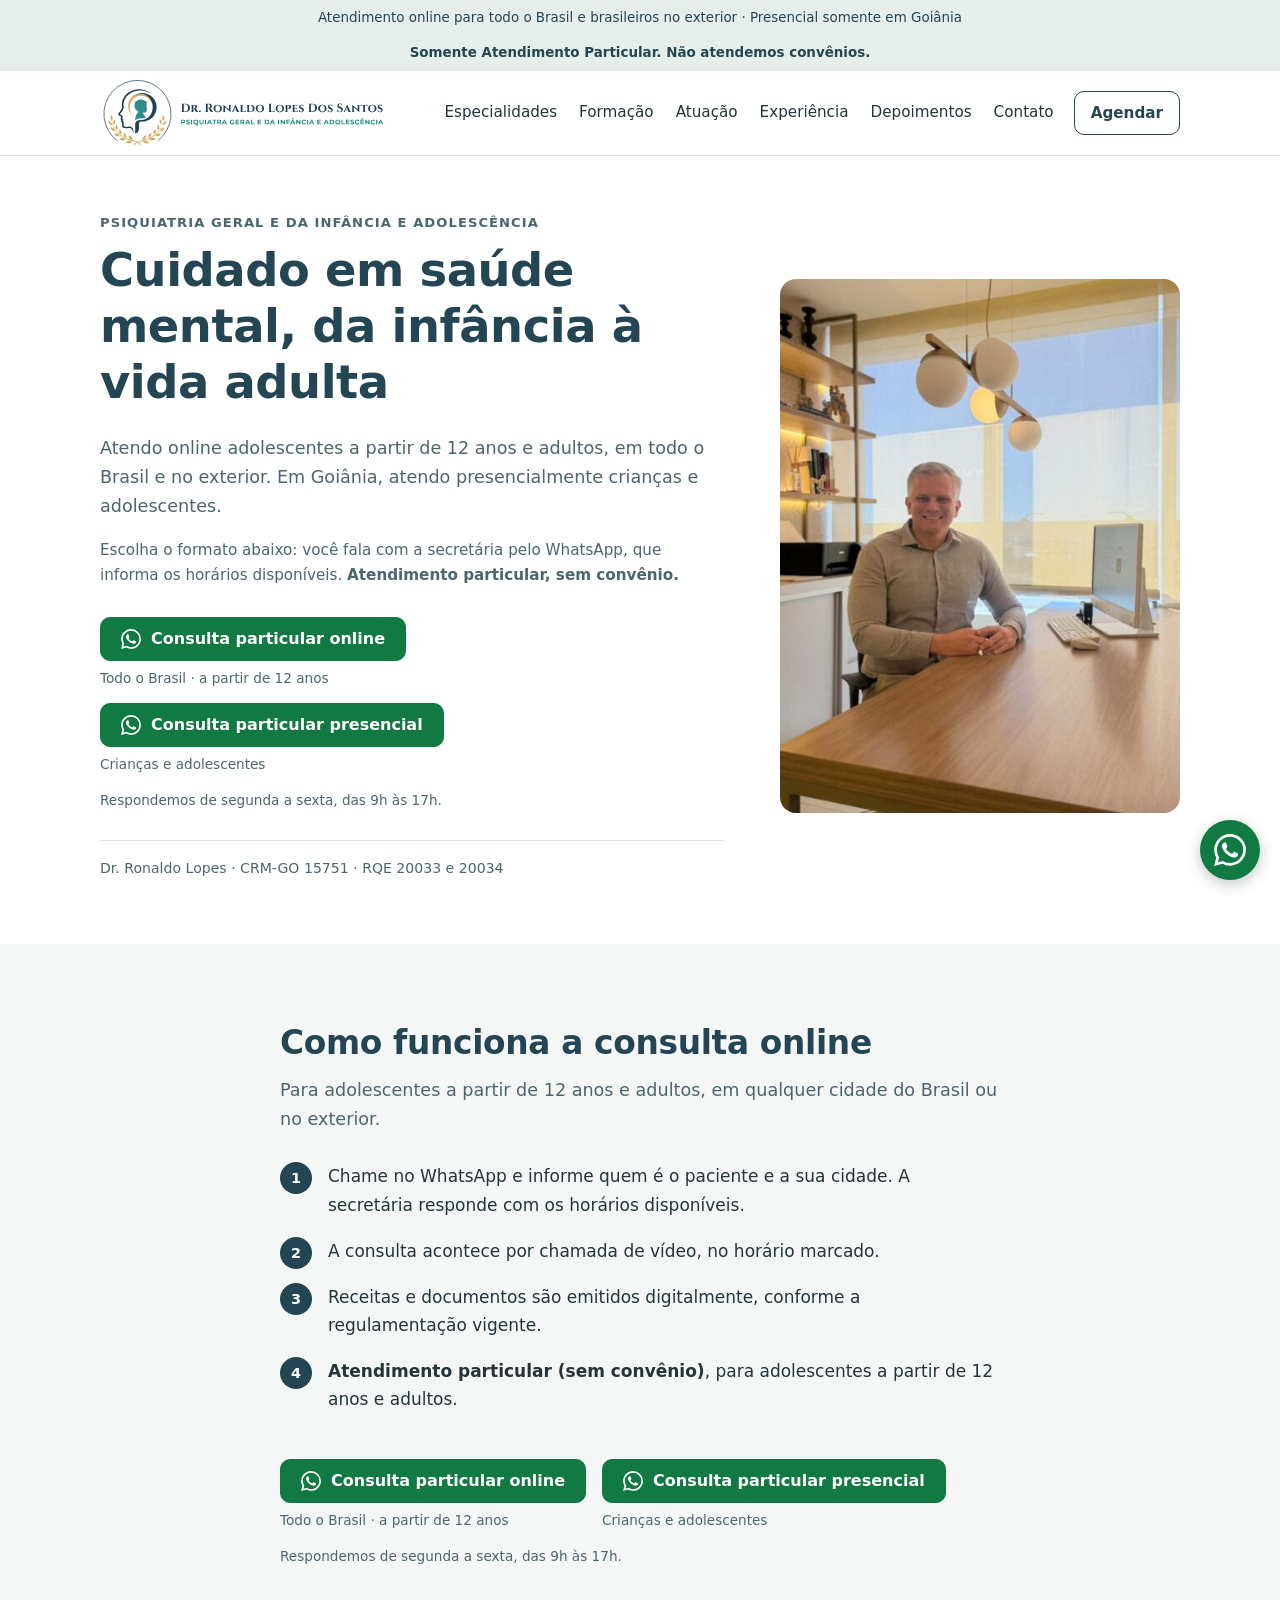
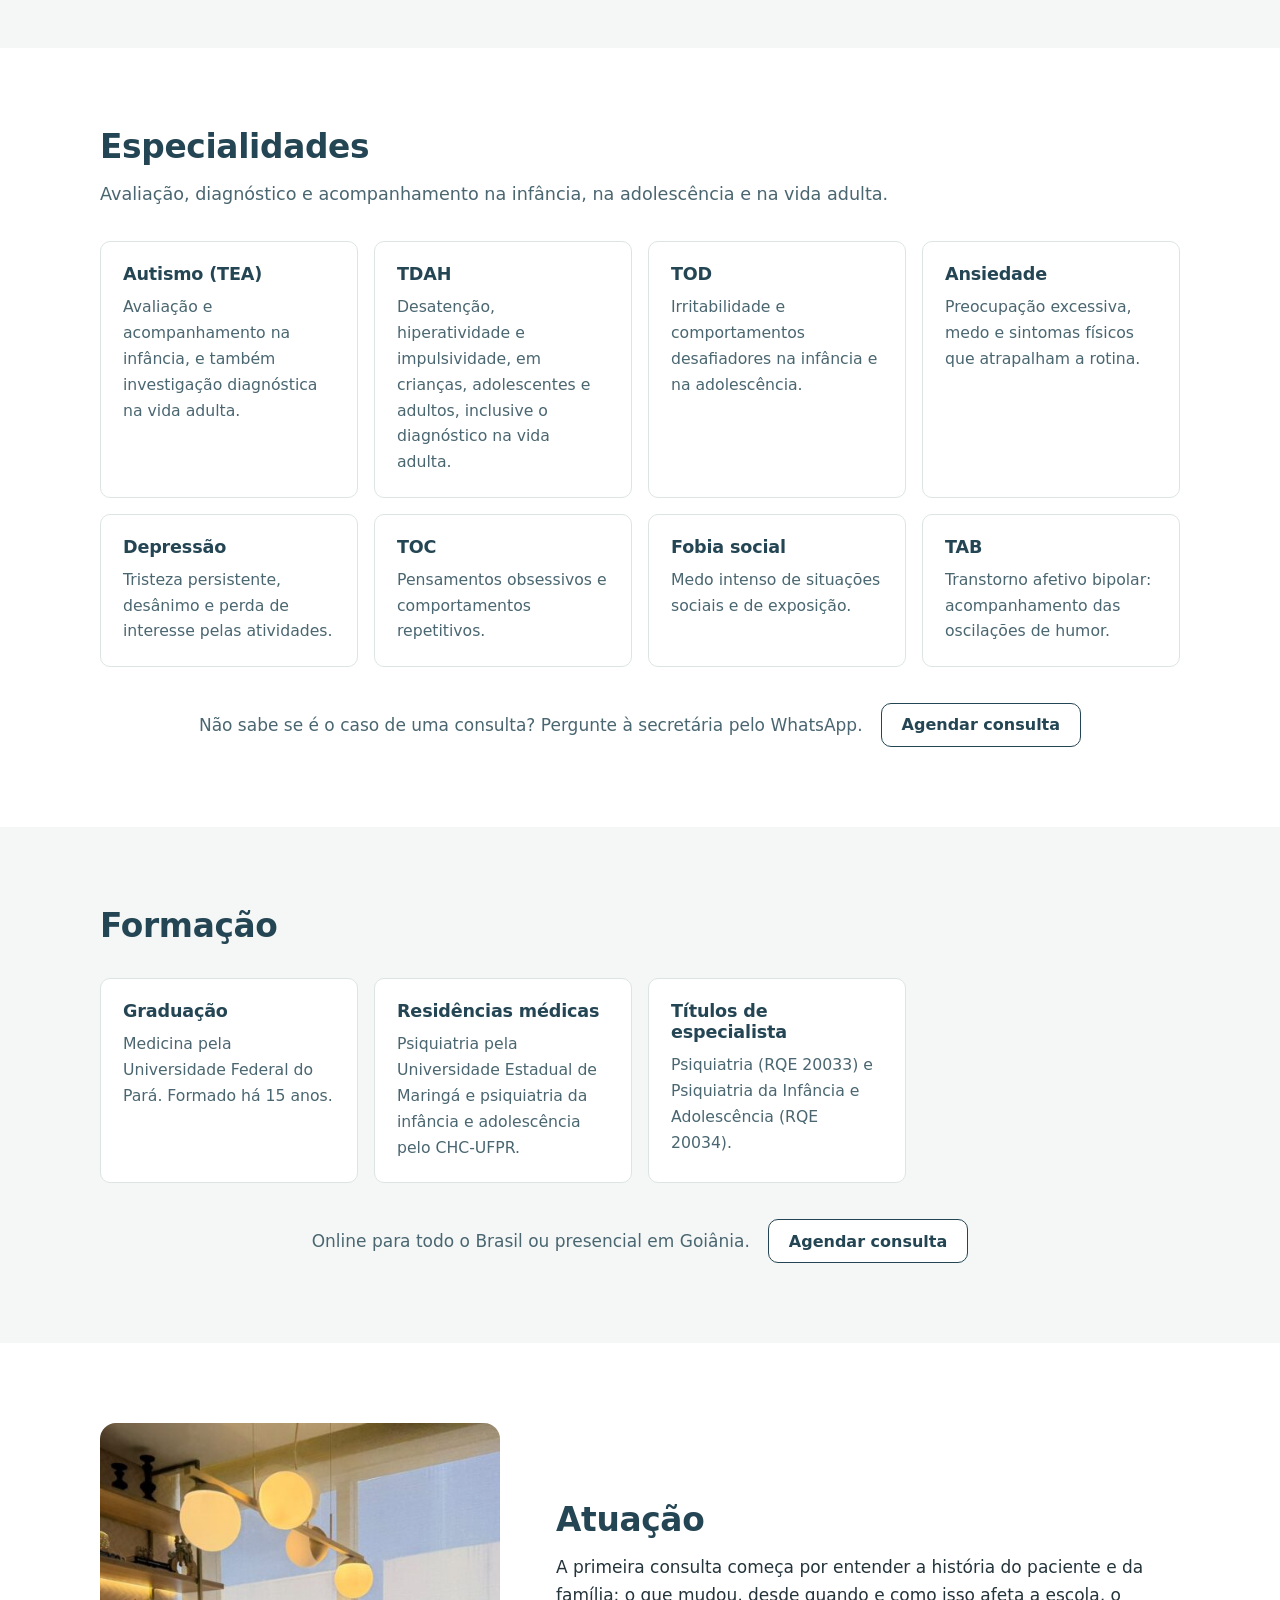
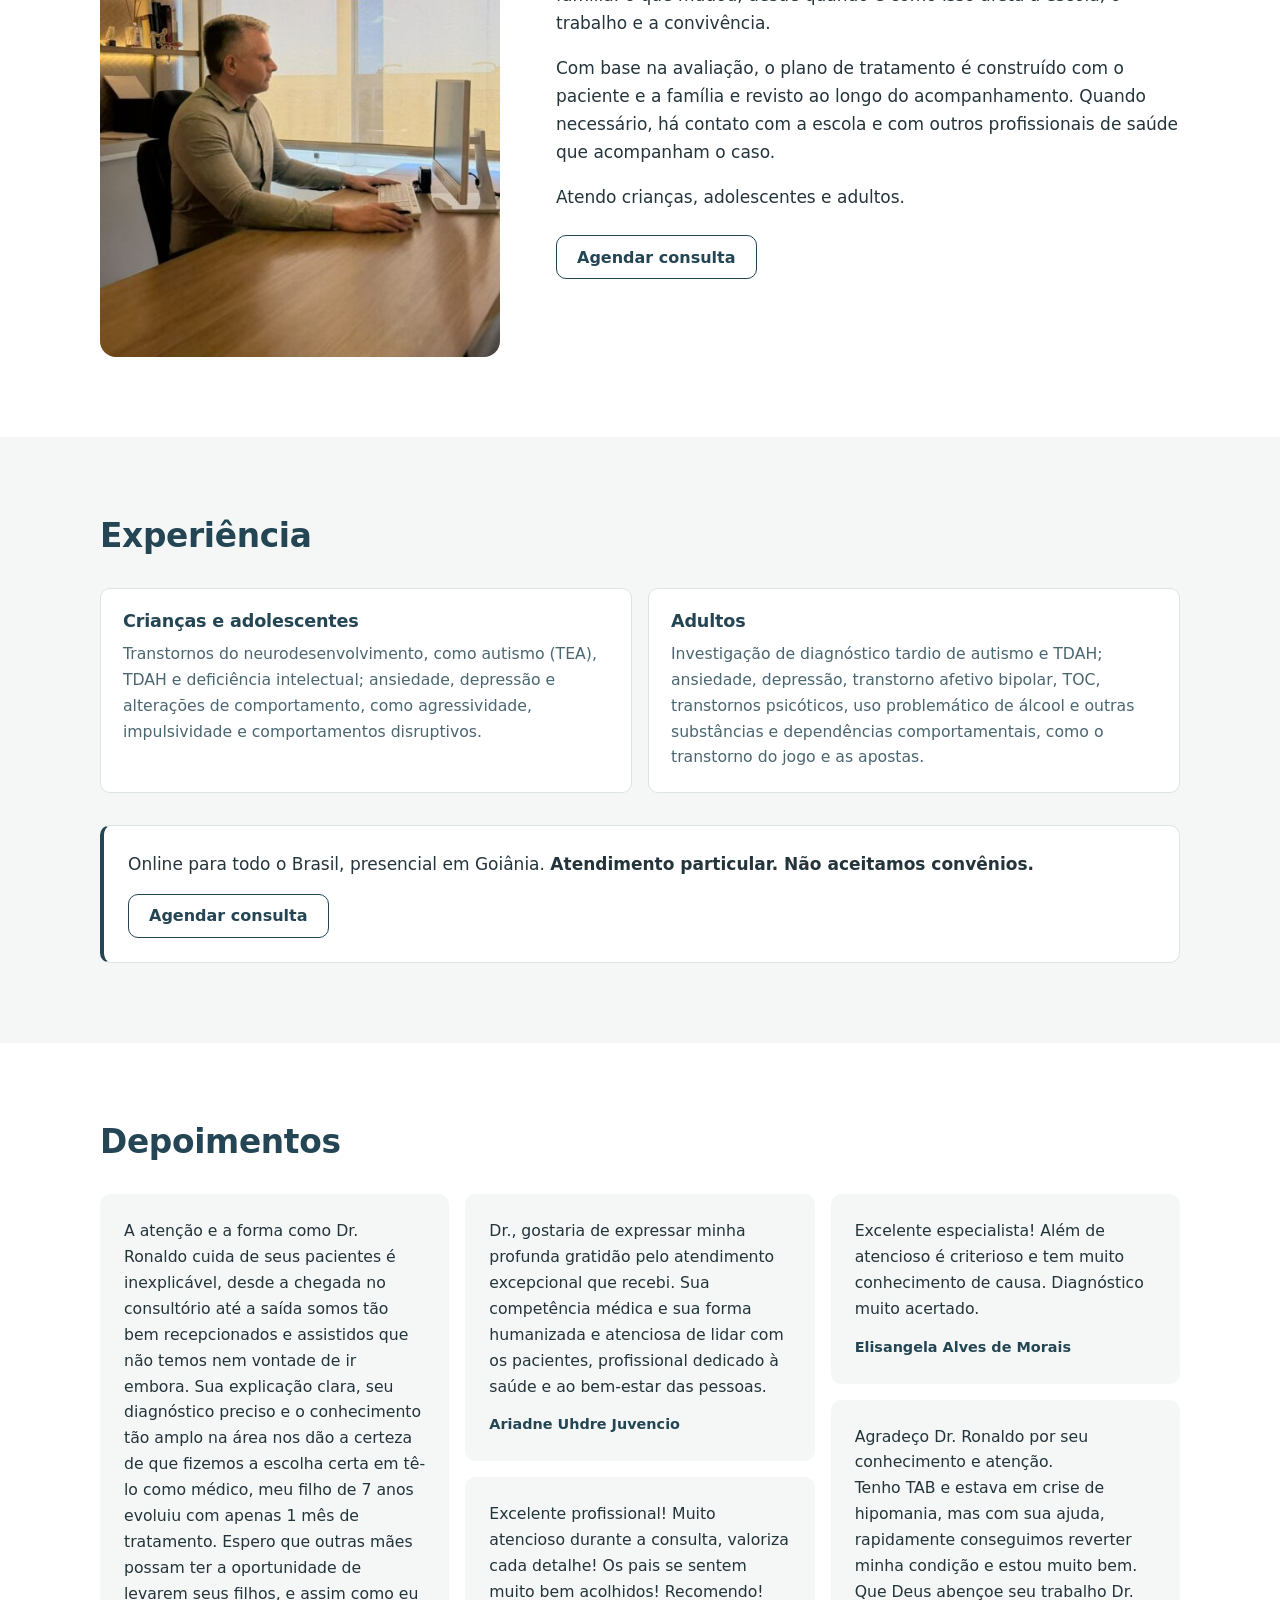
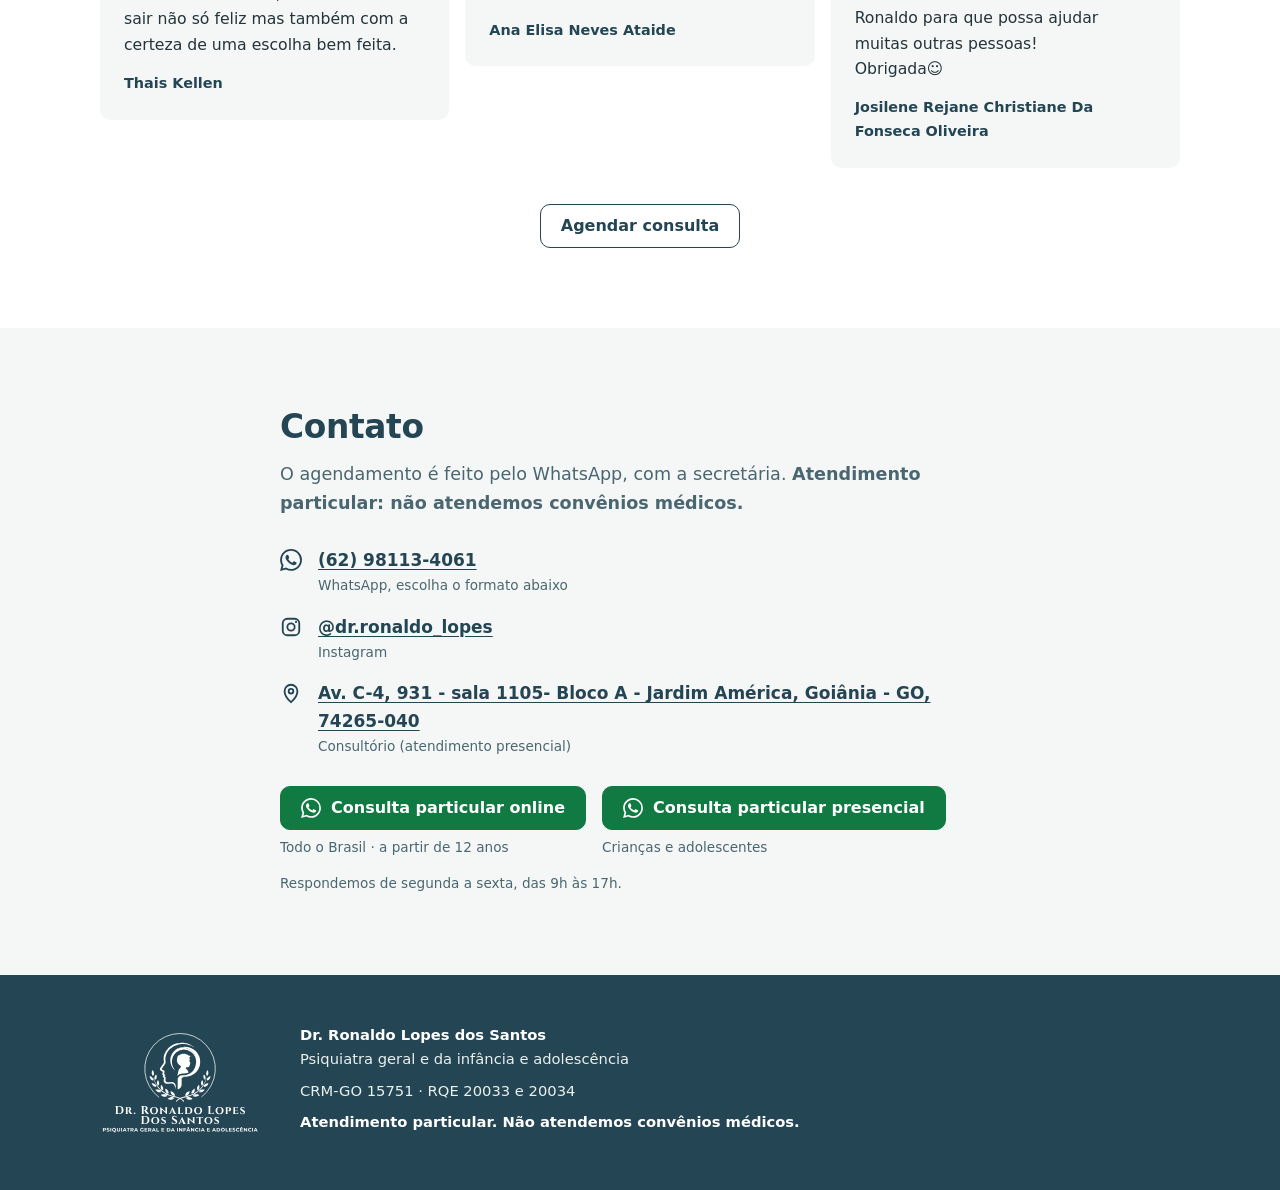
==== commit c8f50656: "mudanças de botões" ====
--- a/index.html
+++ b/index.html
@@ -21,6 +21,7 @@
 </head>
 <body>
 <p class="faixa">Atendimento online para todo o Brasil e brasileiros no exterior · Presencial somente em Goiânia</p>
+<p class="faixa"><strong>Somente Atendimento Particular. Não atendemos convênios.</strong></p>
 
 <header class="topo">
   <div class="topo__barra">
@@ -45,8 +46,8 @@
       <p class="sobretitulo">Psiquiatria geral e da infância e adolescência</p>
       <h1>Cuidado em saúde mental, da infância à vida adulta</h1>
       <p class="lead">Atendo online adolescentes a partir de 12 anos e adultos, em todo o Brasil e no exterior. Em Goiânia, atendo presencialmente crianças e adolescentes.</p>
-      <p class="hero__passo">Escolha o formato abaixo: você fala com a secretária pelo WhatsApp, que informa os horários disponíveis. Atendimento particular, sem convênio.</p>
-      <div class="agendar"><div class="agendar__botoes"><div class="agendar__opcao"><a class="botao botao--whatsapp" href="https://wa.me/5562981134061?text=Ol%C3%A1%21%20Vim%20pelo%20site%20do%20Dr.%20Ronaldo%20e%20quero%20agendar%20uma%20consulta%20ONLINE.%0APaciente%3A%20adulto%20ou%20adolescente%3F%0ACidade%2Festado%3A" target="_blank" rel="noopener" data-formato="online" data-origem="hero"><svg viewBox="0 0 24 24" aria-hidden="true" focusable="false"><path d="M17.472 14.382c-.297-.149-1.758-.867-2.03-.967-.273-.099-.471-.148-.67.15-.197.297-.767.966-.94 1.164-.173.199-.347.223-.644.075-.297-.15-1.255-.463-2.39-1.475-.883-.788-1.48-1.761-1.653-2.059-.173-.297-.018-.458.13-.606.134-.133.298-.347.446-.52.149-.174.198-.298.298-.497.099-.198.05-.371-.025-.52-.075-.149-.669-1.612-.916-2.207-.242-.579-.487-.5-.669-.51-.173-.008-.371-.01-.57-.01-.198 0-.52.074-.792.372-.272.297-1.04 1.016-1.04 2.479 0 1.462 1.065 2.875 1.213 3.074.149.198 2.096 3.2 5.077 4.487.709.306 1.262.489 1.694.625.712.227 1.36.195 1.871.118.571-.085 1.758-.719 2.006-1.413.248-.694.248-1.289.173-1.413-.074-.124-.272-.198-.57-.347m-5.421 7.403h-.004a9.87 9.87 0 0 1-5.031-1.378l-.361-.214-3.741.982.998-3.648-.235-.374a9.86 9.86 0 0 1-1.51-5.26c.001-5.45 4.436-9.884 9.888-9.884 2.64 0 5.122 1.03 6.988 2.898a9.825 9.825 0 0 1 2.893 6.994c-.003 5.45-4.437 9.884-9.885 9.884m8.413-18.297A11.815 11.815 0 0 0 12.05 0C5.495 0 .16 5.335.157 11.892c0 2.096.547 4.142 1.588 5.945L.057 24l6.305-1.654a11.882 11.882 0 0 0 5.683 1.448h.005c6.554 0 11.89-5.335 11.893-11.893a11.821 11.821 0 0 0-3.48-8.413z"/></svg>Agendar consulta online</a><p class="agendar__nota">Todo o Brasil · a partir de 12 anos</p></div><div class="agendar__opcao"><a class="botao botao--whatsapp" href="https://wa.me/5562981134061?text=Ol%C3%A1%21%20Vim%20pelo%20site%20do%20Dr.%20Ronaldo%20e%20quero%20agendar%20uma%20consulta%20PRESENCIAL%20em%20Goi%C3%A2nia.%0AIdade%20do%20paciente%3A%0ACidade%3A" target="_blank" rel="noopener" data-formato="presencial" data-origem="hero"><svg viewBox="0 0 24 24" aria-hidden="true" focusable="false"><path d="M17.472 14.382c-.297-.149-1.758-.867-2.03-.967-.273-.099-.471-.148-.67.15-.197.297-.767.966-.94 1.164-.173.199-.347.223-.644.075-.297-.15-1.255-.463-2.39-1.475-.883-.788-1.48-1.761-1.653-2.059-.173-.297-.018-.458.13-.606.134-.133.298-.347.446-.52.149-.174.198-.298.298-.497.099-.198.05-.371-.025-.52-.075-.149-.669-1.612-.916-2.207-.242-.579-.487-.5-.669-.51-.173-.008-.371-.01-.57-.01-.198 0-.52.074-.792.372-.272.297-1.04 1.016-1.04 2.479 0 1.462 1.065 2.875 1.213 3.074.149.198 2.096 3.2 5.077 4.487.709.306 1.262.489 1.694.625.712.227 1.36.195 1.871.118.571-.085 1.758-.719 2.006-1.413.248-.694.248-1.289.173-1.413-.074-.124-.272-.198-.57-.347m-5.421 7.403h-.004a9.87 9.87 0 0 1-5.031-1.378l-.361-.214-3.741.982.998-3.648-.235-.374a9.86 9.86 0 0 1-1.51-5.26c.001-5.45 4.436-9.884 9.888-9.884 2.64 0 5.122 1.03 6.988 2.898a9.825 9.825 0 0 1 2.893 6.994c-.003 5.45-4.437 9.884-9.885 9.884m8.413-18.297A11.815 11.815 0 0 0 12.05 0C5.495 0 .16 5.335.157 11.892c0 2.096.547 4.142 1.588 5.945L.057 24l6.305-1.654a11.882 11.882 0 0 0 5.683 1.448h.005c6.554 0 11.89-5.335 11.893-11.893a11.821 11.821 0 0 0-3.48-8.413z"/></svg>Agendar presencial em Goiânia</a><p class="agendar__nota">Crianças e adolescentes</p></div></div><p class="agendar__horario">Respondemos de segunda a sexta, das 9h às 17h.</p></div>
+      <p class="hero__passo">Escolha o formato abaixo: você fala com a secretária pelo WhatsApp, que informa os horários disponíveis. <strong>Atendimento particular, sem convênio.</strong></p>
+      <div class="agendar"><div class="agendar__botoes"><div class="agendar__opcao"><a class="botao botao--whatsapp" href="https://wa.me/5562981134061?text=Ol%C3%A1%21%20Vim%20pelo%20site%20do%20Dr.%20Ronaldo%20e%20quero%20agendar%20uma%20consulta%20ONLINE.%0APaciente%3A%20adulto%20ou%20adolescente%3F%0ACidade%2Festado%3A" target="_blank" rel="noopener" data-formato="online" data-origem="hero"><svg viewBox="0 0 24 24" aria-hidden="true" focusable="false"><path d="M17.472 14.382c-.297-.149-1.758-.867-2.03-.967-.273-.099-.471-.148-.67.15-.197.297-.767.966-.94 1.164-.173.199-.347.223-.644.075-.297-.15-1.255-.463-2.39-1.475-.883-.788-1.48-1.761-1.653-2.059-.173-.297-.018-.458.13-.606.134-.133.298-.347.446-.52.149-.174.198-.298.298-.497.099-.198.05-.371-.025-.52-.075-.149-.669-1.612-.916-2.207-.242-.579-.487-.5-.669-.51-.173-.008-.371-.01-.57-.01-.198 0-.52.074-.792.372-.272.297-1.04 1.016-1.04 2.479 0 1.462 1.065 2.875 1.213 3.074.149.198 2.096 3.2 5.077 4.487.709.306 1.262.489 1.694.625.712.227 1.36.195 1.871.118.571-.085 1.758-.719 2.006-1.413.248-.694.248-1.289.173-1.413-.074-.124-.272-.198-.57-.347m-5.421 7.403h-.004a9.87 9.87 0 0 1-5.031-1.378l-.361-.214-3.741.982.998-3.648-.235-.374a9.86 9.86 0 0 1-1.51-5.26c.001-5.45 4.436-9.884 9.888-9.884 2.64 0 5.122 1.03 6.988 2.898a9.825 9.825 0 0 1 2.893 6.994c-.003 5.45-4.437 9.884-9.885 9.884m8.413-18.297A11.815 11.815 0 0 0 12.05 0C5.495 0 .16 5.335.157 11.892c0 2.096.547 4.142 1.588 5.945L.057 24l6.305-1.654a11.882 11.882 0 0 0 5.683 1.448h.005c6.554 0 11.89-5.335 11.893-11.893a11.821 11.821 0 0 0-3.48-8.413z"/></svg>Consulta particular online</a><p class="agendar__nota">Todo o Brasil · a partir de 12 anos</p></div><div class="agendar__opcao"><a class="botao botao--whatsapp" href="https://wa.me/5562981134061?text=Ol%C3%A1%21%20Vim%20pelo%20site%20do%20Dr.%20Ronaldo%20e%20quero%20agendar%20uma%20consulta%20PRESENCIAL%20em%20Goi%C3%A2nia.%0AIdade%20do%20paciente%3A%0ACidade%3A" target="_blank" rel="noopener" data-formato="presencial" data-origem="hero"><svg viewBox="0 0 24 24" aria-hidden="true" focusable="false"><path d="M17.472 14.382c-.297-.149-1.758-.867-2.03-.967-.273-.099-.471-.148-.67.15-.197.297-.767.966-.94 1.164-.173.199-.347.223-.644.075-.297-.15-1.255-.463-2.39-1.475-.883-.788-1.48-1.761-1.653-2.059-.173-.297-.018-.458.13-.606.134-.133.298-.347.446-.52.149-.174.198-.298.298-.497.099-.198.05-.371-.025-.52-.075-.149-.669-1.612-.916-2.207-.242-.579-.487-.5-.669-.51-.173-.008-.371-.01-.57-.01-.198 0-.52.074-.792.372-.272.297-1.04 1.016-1.04 2.479 0 1.462 1.065 2.875 1.213 3.074.149.198 2.096 3.2 5.077 4.487.709.306 1.262.489 1.694.625.712.227 1.36.195 1.871.118.571-.085 1.758-.719 2.006-1.413.248-.694.248-1.289.173-1.413-.074-.124-.272-.198-.57-.347m-5.421 7.403h-.004a9.87 9.87 0 0 1-5.031-1.378l-.361-.214-3.741.982.998-3.648-.235-.374a9.86 9.86 0 0 1-1.51-5.26c.001-5.45 4.436-9.884 9.888-9.884 2.64 0 5.122 1.03 6.988 2.898a9.825 9.825 0 0 1 2.893 6.994c-.003 5.45-4.437 9.884-9.885 9.884m8.413-18.297A11.815 11.815 0 0 0 12.05 0C5.495 0 .16 5.335.157 11.892c0 2.096.547 4.142 1.588 5.945L.057 24l6.305-1.654a11.882 11.882 0 0 0 5.683 1.448h.005c6.554 0 11.89-5.335 11.893-11.893a11.821 11.821 0 0 0-3.48-8.413z"/></svg>Consulta particular presencial</a><p class="agendar__nota">Crianças e adolescentes</p></div></div><p class="agendar__horario">Respondemos de segunda a sexta, das 9h às 17h.</p></div>
       <p class="credenciais">Dr. Ronaldo Lopes · CRM-GO 15751 · RQE 20033 e 20034</p>
     </div>
     <div class="hero__foto">
@@ -56,16 +57,16 @@
 </section>
 
 <section class="secao secao--clara" id="consulta-online">
-  <div class="conteudo conteudo--estreito">
+  <div class="conteudo conteudo--estreito" id="agendar">
     <h2>Como funciona a consulta online</h2>
     <p class="lead">Para adolescentes a partir de 12 anos e adultos, em qualquer cidade do Brasil ou no exterior.</p>
     <ol class="passos">
       <li>Chame no WhatsApp e informe quem é o paciente e a sua cidade. A secretária responde com os horários disponíveis.</li>
       <li>A consulta acontece por chamada de vídeo, no horário marcado.</li>
       <li>Receitas e documentos são emitidos digitalmente, conforme a regulamentação vigente.</li>
-      <li>Atendimento particular (sem convênio), para adolescentes a partir de 12 anos e adultos.</li>
+      <li><strong>Atendimento particular (sem convênio)</strong>, para adolescentes a partir de 12 anos e adultos.</li>
     </ol>
-    <div class="agendar" id="agendar"><div class="agendar__botoes"><div class="agendar__opcao"><a class="botao botao--whatsapp" href="https://wa.me/5562981134061?text=Ol%C3%A1%21%20Vim%20pelo%20site%20do%20Dr.%20Ronaldo%20e%20quero%20agendar%20uma%20consulta%20ONLINE.%0APaciente%3A%20adulto%20ou%20adolescente%3F%0ACidade%2Festado%3A" target="_blank" rel="noopener" data-formato="online" data-origem="consulta-online"><svg viewBox="0 0 24 24" aria-hidden="true" focusable="false"><path d="M17.472 14.382c-.297-.149-1.758-.867-2.03-.967-.273-.099-.471-.148-.67.15-.197.297-.767.966-.94 1.164-.173.199-.347.223-.644.075-.297-.15-1.255-.463-2.39-1.475-.883-.788-1.48-1.761-1.653-2.059-.173-.297-.018-.458.13-.606.134-.133.298-.347.446-.52.149-.174.198-.298.298-.497.099-.198.05-.371-.025-.52-.075-.149-.669-1.612-.916-2.207-.242-.579-.487-.5-.669-.51-.173-.008-.371-.01-.57-.01-.198 0-.52.074-.792.372-.272.297-1.04 1.016-1.04 2.479 0 1.462 1.065 2.875 1.213 3.074.149.198 2.096 3.2 5.077 4.487.709.306 1.262.489 1.694.625.712.227 1.36.195 1.871.118.571-.085 1.758-.719 2.006-1.413.248-.694.248-1.289.173-1.413-.074-.124-.272-.198-.57-.347m-5.421 7.403h-.004a9.87 9.87 0 0 1-5.031-1.378l-.361-.214-3.741.982.998-3.648-.235-.374a9.86 9.86 0 0 1-1.51-5.26c.001-5.45 4.436-9.884 9.888-9.884 2.64 0 5.122 1.03 6.988 2.898a9.825 9.825 0 0 1 2.893 6.994c-.003 5.45-4.437 9.884-9.885 9.884m8.413-18.297A11.815 11.815 0 0 0 12.05 0C5.495 0 .16 5.335.157 11.892c0 2.096.547 4.142 1.588 5.945L.057 24l6.305-1.654a11.882 11.882 0 0 0 5.683 1.448h.005c6.554 0 11.89-5.335 11.893-11.893a11.821 11.821 0 0 0-3.48-8.413z"/></svg>Agendar consulta online</a><p class="agendar__nota">Todo o Brasil · a partir de 12 anos</p></div><div class="agendar__opcao"><a class="botao botao--whatsapp" href="https://wa.me/5562981134061?text=Ol%C3%A1%21%20Vim%20pelo%20site%20do%20Dr.%20Ronaldo%20e%20quero%20agendar%20uma%20consulta%20PRESENCIAL%20em%20Goi%C3%A2nia.%0AIdade%20do%20paciente%3A%0ACidade%3A" target="_blank" rel="noopener" data-formato="presencial" data-origem="consulta-online"><svg viewBox="0 0 24 24" aria-hidden="true" focusable="false"><path d="M17.472 14.382c-.297-.149-1.758-.867-2.03-.967-.273-.099-.471-.148-.67.15-.197.297-.767.966-.94 1.164-.173.199-.347.223-.644.075-.297-.15-1.255-.463-2.39-1.475-.883-.788-1.48-1.761-1.653-2.059-.173-.297-.018-.458.13-.606.134-.133.298-.347.446-.52.149-.174.198-.298.298-.497.099-.198.05-.371-.025-.52-.075-.149-.669-1.612-.916-2.207-.242-.579-.487-.5-.669-.51-.173-.008-.371-.01-.57-.01-.198 0-.52.074-.792.372-.272.297-1.04 1.016-1.04 2.479 0 1.462 1.065 2.875 1.213 3.074.149.198 2.096 3.2 5.077 4.487.709.306 1.262.489 1.694.625.712.227 1.36.195 1.871.118.571-.085 1.758-.719 2.006-1.413.248-.694.248-1.289.173-1.413-.074-.124-.272-.198-.57-.347m-5.421 7.403h-.004a9.87 9.87 0 0 1-5.031-1.378l-.361-.214-3.741.982.998-3.648-.235-.374a9.86 9.86 0 0 1-1.51-5.26c.001-5.45 4.436-9.884 9.888-9.884 2.64 0 5.122 1.03 6.988 2.898a9.825 9.825 0 0 1 2.893 6.994c-.003 5.45-4.437 9.884-9.885 9.884m8.413-18.297A11.815 11.815 0 0 0 12.05 0C5.495 0 .16 5.335.157 11.892c0 2.096.547 4.142 1.588 5.945L.057 24l6.305-1.654a11.882 11.882 0 0 0 5.683 1.448h.005c6.554 0 11.89-5.335 11.893-11.893a11.821 11.821 0 0 0-3.48-8.413z"/></svg>Agendar presencial em Goiânia</a><p class="agendar__nota">Crianças e adolescentes</p></div></div><p class="agendar__horario">Respondemos de segunda a sexta, das 9h às 17h.</p></div>
+    <div class="agendar"><div class="agendar__botoes"><div class="agendar__opcao"><a class="botao botao--whatsapp" href="https://wa.me/5562981134061?text=Ol%C3%A1%21%20Vim%20pelo%20site%20do%20Dr.%20Ronaldo%20e%20quero%20agendar%20uma%20consulta%20ONLINE.%0APaciente%3A%20adulto%20ou%20adolescente%3F%0ACidade%2Festado%3A" target="_blank" rel="noopener" data-formato="online" data-origem="consulta-online"><svg viewBox="0 0 24 24" aria-hidden="true" focusable="false"><path d="M17.472 14.382c-.297-.149-1.758-.867-2.03-.967-.273-.099-.471-.148-.67.15-.197.297-.767.966-.94 1.164-.173.199-.347.223-.644.075-.297-.15-1.255-.463-2.39-1.475-.883-.788-1.48-1.761-1.653-2.059-.173-.297-.018-.458.13-.606.134-.133.298-.347.446-.52.149-.174.198-.298.298-.497.099-.198.05-.371-.025-.52-.075-.149-.669-1.612-.916-2.207-.242-.579-.487-.5-.669-.51-.173-.008-.371-.01-.57-.01-.198 0-.52.074-.792.372-.272.297-1.04 1.016-1.04 2.479 0 1.462 1.065 2.875 1.213 3.074.149.198 2.096 3.2 5.077 4.487.709.306 1.262.489 1.694.625.712.227 1.36.195 1.871.118.571-.085 1.758-.719 2.006-1.413.248-.694.248-1.289.173-1.413-.074-.124-.272-.198-.57-.347m-5.421 7.403h-.004a9.87 9.87 0 0 1-5.031-1.378l-.361-.214-3.741.982.998-3.648-.235-.374a9.86 9.86 0 0 1-1.51-5.26c.001-5.45 4.436-9.884 9.888-9.884 2.64 0 5.122 1.03 6.988 2.898a9.825 9.825 0 0 1 2.893 6.994c-.003 5.45-4.437 9.884-9.885 9.884m8.413-18.297A11.815 11.815 0 0 0 12.05 0C5.495 0 .16 5.335.157 11.892c0 2.096.547 4.142 1.588 5.945L.057 24l6.305-1.654a11.882 11.882 0 0 0 5.683 1.448h.005c6.554 0 11.89-5.335 11.893-11.893a11.821 11.821 0 0 0-3.48-8.413z"/></svg>Consulta particular online</a><p class="agendar__nota">Todo o Brasil · a partir de 12 anos</p></div><div class="agendar__opcao"><a class="botao botao--whatsapp" href="https://wa.me/5562981134061?text=Ol%C3%A1%21%20Vim%20pelo%20site%20do%20Dr.%20Ronaldo%20e%20quero%20agendar%20uma%20consulta%20PRESENCIAL%20em%20Goi%C3%A2nia.%0AIdade%20do%20paciente%3A%0ACidade%3A" target="_blank" rel="noopener" data-formato="presencial" data-origem="consulta-online"><svg viewBox="0 0 24 24" aria-hidden="true" focusable="false"><path d="M17.472 14.382c-.297-.149-1.758-.867-2.03-.967-.273-.099-.471-.148-.67.15-.197.297-.767.966-.94 1.164-.173.199-.347.223-.644.075-.297-.15-1.255-.463-2.39-1.475-.883-.788-1.48-1.761-1.653-2.059-.173-.297-.018-.458.13-.606.134-.133.298-.347.446-.52.149-.174.198-.298.298-.497.099-.198.05-.371-.025-.52-.075-.149-.669-1.612-.916-2.207-.242-.579-.487-.5-.669-.51-.173-.008-.371-.01-.57-.01-.198 0-.52.074-.792.372-.272.297-1.04 1.016-1.04 2.479 0 1.462 1.065 2.875 1.213 3.074.149.198 2.096 3.2 5.077 4.487.709.306 1.262.489 1.694.625.712.227 1.36.195 1.871.118.571-.085 1.758-.719 2.006-1.413.248-.694.248-1.289.173-1.413-.074-.124-.272-.198-.57-.347m-5.421 7.403h-.004a9.87 9.87 0 0 1-5.031-1.378l-.361-.214-3.741.982.998-3.648-.235-.374a9.86 9.86 0 0 1-1.51-5.26c.001-5.45 4.436-9.884 9.888-9.884 2.64 0 5.122 1.03 6.988 2.898a9.825 9.825 0 0 1 2.893 6.994c-.003 5.45-4.437 9.884-9.885 9.884m8.413-18.297A11.815 11.815 0 0 0 12.05 0C5.495 0 .16 5.335.157 11.892c0 2.096.547 4.142 1.588 5.945L.057 24l6.305-1.654a11.882 11.882 0 0 0 5.683 1.448h.005c6.554 0 11.89-5.335 11.893-11.893a11.821 11.821 0 0 0-3.48-8.413z"/></svg>Consulta particular presencial</a><p class="agendar__nota">Crianças e adolescentes</p></div></div><p class="agendar__horario">Respondemos de segunda a sexta, das 9h às 17h.</p></div>
   </div>
 </section>
 
@@ -126,7 +127,7 @@
       </div>
     </div>
     <div class="destaque">
-      <p><strong>Agende sua consulta.</strong> Online para todo o Brasil, presencial em Goiânia. Atendimento particular.</p>
+      <p>Online para todo o Brasil, presencial em Goiânia. <strong>Atendimento particular. Não aceitamos convênios.</strong></p>
       <a class="botao botao--secundario" href="#agendar">Agendar consulta</a>
     </div>
   </div>
@@ -149,13 +150,13 @@
 <section class="secao secao--clara" id="contato">
   <div class="conteudo conteudo--estreito">
     <h2>Contato</h2>
-    <p class="lead">O agendamento é feito pelo WhatsApp, com a secretária. Atendimento particular: não atendemos convênios médicos.</p>
+    <p class="lead">O agendamento é feito pelo WhatsApp, com a secretária. <strong>Atendimento particular: não atendemos convênios médicos.</strong></p>
     <ul class="contatos">
       <li><svg viewBox="0 0 24 24" aria-hidden="true" focusable="false"><path d="M17.472 14.382c-.297-.149-1.758-.867-2.03-.967-.273-.099-.471-.148-.67.15-.197.297-.767.966-.94 1.164-.173.199-.347.223-.644.075-.297-.15-1.255-.463-2.39-1.475-.883-.788-1.48-1.761-1.653-2.059-.173-.297-.018-.458.13-.606.134-.133.298-.347.446-.52.149-.174.198-.298.298-.497.099-.198.05-.371-.025-.52-.075-.149-.669-1.612-.916-2.207-.242-.579-.487-.5-.669-.51-.173-.008-.371-.01-.57-.01-.198 0-.52.074-.792.372-.272.297-1.04 1.016-1.04 2.479 0 1.462 1.065 2.875 1.213 3.074.149.198 2.096 3.2 5.077 4.487.709.306 1.262.489 1.694.625.712.227 1.36.195 1.871.118.571-.085 1.758-.719 2.006-1.413.248-.694.248-1.289.173-1.413-.074-.124-.272-.198-.57-.347m-5.421 7.403h-.004a9.87 9.87 0 0 1-5.031-1.378l-.361-.214-3.741.982.998-3.648-.235-.374a9.86 9.86 0 0 1-1.51-5.26c.001-5.45 4.436-9.884 9.888-9.884 2.64 0 5.122 1.03 6.988 2.898a9.825 9.825 0 0 1 2.893 6.994c-.003 5.45-4.437 9.884-9.885 9.884m8.413-18.297A11.815 11.815 0 0 0 12.05 0C5.495 0 .16 5.335.157 11.892c0 2.096.547 4.142 1.588 5.945L.057 24l6.305-1.654a11.882 11.882 0 0 0 5.683 1.448h.005c6.554 0 11.89-5.335 11.893-11.893a11.821 11.821 0 0 0-3.48-8.413z"/></svg><a href="#agendar-contato">(62) 98113-4061</a><span class="contatos__nota">WhatsApp, escolha o formato abaixo</span></li>
       <li><svg viewBox="0 0 24 24" aria-hidden="true" focusable="false"><rect x="3" y="3" width="18" height="18" rx="5" fill="none" stroke="currentColor" stroke-width="2"/><circle cx="12" cy="12" r="4" fill="none" stroke="currentColor" stroke-width="2"/><circle cx="17.5" cy="6.5" r="1.2" fill="currentColor"/></svg><a href="https://www.instagram.com/dr.ronaldo_lopes?utm_source=qr&amp;igsh=OWo4b2g5MWw5ZjNm" target="_blank" rel="noopener">@dr.ronaldo_lopes</a><span class="contatos__nota">Instagram</span></li>
       <li><svg viewBox="0 0 24 24" aria-hidden="true" focusable="false"><path d="M12 22s7-6.2 7-12a7 7 0 0 0-14 0c0 5.8 7 12 7 12z" fill="none" stroke="currentColor" stroke-width="2"/><circle cx="12" cy="10" r="2.5" fill="none" stroke="currentColor" stroke-width="2"/></svg><a href="https://www.google.com/local/place/fid/0x935ef1cd23a69b65:0xceffa4641bfd1806/photosphere?iu=https://streetviewpixels-pa.googleapis.com/v1/thumbnail?panoid%3DDZH4eFIzkmuDz4k88bQgiw%26cb_client%3Dsearch.gws-prod.gps%26yaw%3D195.961%26pitch%3D0%26thumbfov%3D100%26w%3D0%26h%3D0&amp;ik=CAISFkRaSDRlRkl6a211RHo0azg4YlFnaXc%3D&amp;sa=X&amp;ved=2ahUKEwiuhfKT-uuVAxXcPrkGHYHtBEAQpx96BAgcEBI" target="_blank" rel="noopener">Av. C-4, 931 - sala 1105- Bloco A - Jardim América, Goiânia - GO, 74265-040</a><span class="contatos__nota">Consultório (atendimento presencial)</span></li>
     </ul>
-    <div class="agendar" id="agendar-contato"><div class="agendar__botoes"><div class="agendar__opcao"><a class="botao botao--whatsapp" href="https://wa.me/5562981134061?text=Ol%C3%A1%21%20Vim%20pelo%20site%20do%20Dr.%20Ronaldo%20e%20quero%20agendar%20uma%20consulta%20ONLINE.%0APaciente%3A%20adulto%20ou%20adolescente%3F%0ACidade%2Festado%3A" target="_blank" rel="noopener" data-formato="online" data-origem="contato"><svg viewBox="0 0 24 24" aria-hidden="true" focusable="false"><path d="M17.472 14.382c-.297-.149-1.758-.867-2.03-.967-.273-.099-.471-.148-.67.15-.197.297-.767.966-.94 1.164-.173.199-.347.223-.644.075-.297-.15-1.255-.463-2.39-1.475-.883-.788-1.48-1.761-1.653-2.059-.173-.297-.018-.458.13-.606.134-.133.298-.347.446-.52.149-.174.198-.298.298-.497.099-.198.05-.371-.025-.52-.075-.149-.669-1.612-.916-2.207-.242-.579-.487-.5-.669-.51-.173-.008-.371-.01-.57-.01-.198 0-.52.074-.792.372-.272.297-1.04 1.016-1.04 2.479 0 1.462 1.065 2.875 1.213 3.074.149.198 2.096 3.2 5.077 4.487.709.306 1.262.489 1.694.625.712.227 1.36.195 1.871.118.571-.085 1.758-.719 2.006-1.413.248-.694.248-1.289.173-1.413-.074-.124-.272-.198-.57-.347m-5.421 7.403h-.004a9.87 9.87 0 0 1-5.031-1.378l-.361-.214-3.741.982.998-3.648-.235-.374a9.86 9.86 0 0 1-1.51-5.26c.001-5.45 4.436-9.884 9.888-9.884 2.64 0 5.122 1.03 6.988 2.898a9.825 9.825 0 0 1 2.893 6.994c-.003 5.45-4.437 9.884-9.885 9.884m8.413-18.297A11.815 11.815 0 0 0 12.05 0C5.495 0 .16 5.335.157 11.892c0 2.096.547 4.142 1.588 5.945L.057 24l6.305-1.654a11.882 11.882 0 0 0 5.683 1.448h.005c6.554 0 11.89-5.335 11.893-11.893a11.821 11.821 0 0 0-3.48-8.413z"/></svg>Agendar consulta online</a><p class="agendar__nota">Todo o Brasil · a partir de 12 anos</p></div><div class="agendar__opcao"><a class="botao botao--whatsapp" href="https://wa.me/5562981134061?text=Ol%C3%A1%21%20Vim%20pelo%20site%20do%20Dr.%20Ronaldo%20e%20quero%20agendar%20uma%20consulta%20PRESENCIAL%20em%20Goi%C3%A2nia.%0AIdade%20do%20paciente%3A%0ACidade%3A" target="_blank" rel="noopener" data-formato="presencial" data-origem="contato"><svg viewBox="0 0 24 24" aria-hidden="true" focusable="false"><path d="M17.472 14.382c-.297-.149-1.758-.867-2.03-.967-.273-.099-.471-.148-.67.15-.197.297-.767.966-.94 1.164-.173.199-.347.223-.644.075-.297-.15-1.255-.463-2.39-1.475-.883-.788-1.48-1.761-1.653-2.059-.173-.297-.018-.458.13-.606.134-.133.298-.347.446-.52.149-.174.198-.298.298-.497.099-.198.05-.371-.025-.52-.075-.149-.669-1.612-.916-2.207-.242-.579-.487-.5-.669-.51-.173-.008-.371-.01-.57-.01-.198 0-.52.074-.792.372-.272.297-1.04 1.016-1.04 2.479 0 1.462 1.065 2.875 1.213 3.074.149.198 2.096 3.2 5.077 4.487.709.306 1.262.489 1.694.625.712.227 1.36.195 1.871.118.571-.085 1.758-.719 2.006-1.413.248-.694.248-1.289.173-1.413-.074-.124-.272-.198-.57-.347m-5.421 7.403h-.004a9.87 9.87 0 0 1-5.031-1.378l-.361-.214-3.741.982.998-3.648-.235-.374a9.86 9.86 0 0 1-1.51-5.26c.001-5.45 4.436-9.884 9.888-9.884 2.64 0 5.122 1.03 6.988 2.898a9.825 9.825 0 0 1 2.893 6.994c-.003 5.45-4.437 9.884-9.885 9.884m8.413-18.297A11.815 11.815 0 0 0 12.05 0C5.495 0 .16 5.335.157 11.892c0 2.096.547 4.142 1.588 5.945L.057 24l6.305-1.654a11.882 11.882 0 0 0 5.683 1.448h.005c6.554 0 11.89-5.335 11.893-11.893a11.821 11.821 0 0 0-3.48-8.413z"/></svg>Agendar presencial em Goiânia</a><p class="agendar__nota">Crianças e adolescentes</p></div></div><p class="agendar__horario">Respondemos de segunda a sexta, das 9h às 17h.</p></div>
+    <div class="agendar" id="agendar-contato"><div class="agendar__botoes"><div class="agendar__opcao"><a class="botao botao--whatsapp" href="https://wa.me/5562981134061?text=Ol%C3%A1%21%20Vim%20pelo%20site%20do%20Dr.%20Ronaldo%20e%20quero%20agendar%20uma%20consulta%20ONLINE.%0APaciente%3A%20adulto%20ou%20adolescente%3F%0ACidade%2Festado%3A" target="_blank" rel="noopener" data-formato="online" data-origem="contato"><svg viewBox="0 0 24 24" aria-hidden="true" focusable="false"><path d="M17.472 14.382c-.297-.149-1.758-.867-2.03-.967-.273-.099-.471-.148-.67.15-.197.297-.767.966-.94 1.164-.173.199-.347.223-.644.075-.297-.15-1.255-.463-2.39-1.475-.883-.788-1.48-1.761-1.653-2.059-.173-.297-.018-.458.13-.606.134-.133.298-.347.446-.52.149-.174.198-.298.298-.497.099-.198.05-.371-.025-.52-.075-.149-.669-1.612-.916-2.207-.242-.579-.487-.5-.669-.51-.173-.008-.371-.01-.57-.01-.198 0-.52.074-.792.372-.272.297-1.04 1.016-1.04 2.479 0 1.462 1.065 2.875 1.213 3.074.149.198 2.096 3.2 5.077 4.487.709.306 1.262.489 1.694.625.712.227 1.36.195 1.871.118.571-.085 1.758-.719 2.006-1.413.248-.694.248-1.289.173-1.413-.074-.124-.272-.198-.57-.347m-5.421 7.403h-.004a9.87 9.87 0 0 1-5.031-1.378l-.361-.214-3.741.982.998-3.648-.235-.374a9.86 9.86 0 0 1-1.51-5.26c.001-5.45 4.436-9.884 9.888-9.884 2.64 0 5.122 1.03 6.988 2.898a9.825 9.825 0 0 1 2.893 6.994c-.003 5.45-4.437 9.884-9.885 9.884m8.413-18.297A11.815 11.815 0 0 0 12.05 0C5.495 0 .16 5.335.157 11.892c0 2.096.547 4.142 1.588 5.945L.057 24l6.305-1.654a11.882 11.882 0 0 0 5.683 1.448h.005c6.554 0 11.89-5.335 11.893-11.893a11.821 11.821 0 0 0-3.48-8.413z"/></svg>Consulta particular online</a><p class="agendar__nota">Todo o Brasil · a partir de 12 anos</p></div><div class="agendar__opcao"><a class="botao botao--whatsapp" href="https://wa.me/5562981134061?text=Ol%C3%A1%21%20Vim%20pelo%20site%20do%20Dr.%20Ronaldo%20e%20quero%20agendar%20uma%20consulta%20PRESENCIAL%20em%20Goi%C3%A2nia.%0AIdade%20do%20paciente%3A%0ACidade%3A" target="_blank" rel="noopener" data-formato="presencial" data-origem="contato"><svg viewBox="0 0 24 24" aria-hidden="true" focusable="false"><path d="M17.472 14.382c-.297-.149-1.758-.867-2.03-.967-.273-.099-.471-.148-.67.15-.197.297-.767.966-.94 1.164-.173.199-.347.223-.644.075-.297-.15-1.255-.463-2.39-1.475-.883-.788-1.48-1.761-1.653-2.059-.173-.297-.018-.458.13-.606.134-.133.298-.347.446-.52.149-.174.198-.298.298-.497.099-.198.05-.371-.025-.52-.075-.149-.669-1.612-.916-2.207-.242-.579-.487-.5-.669-.51-.173-.008-.371-.01-.57-.01-.198 0-.52.074-.792.372-.272.297-1.04 1.016-1.04 2.479 0 1.462 1.065 2.875 1.213 3.074.149.198 2.096 3.2 5.077 4.487.709.306 1.262.489 1.694.625.712.227 1.36.195 1.871.118.571-.085 1.758-.719 2.006-1.413.248-.694.248-1.289.173-1.413-.074-.124-.272-.198-.57-.347m-5.421 7.403h-.004a9.87 9.87 0 0 1-5.031-1.378l-.361-.214-3.741.982.998-3.648-.235-.374a9.86 9.86 0 0 1-1.51-5.26c.001-5.45 4.436-9.884 9.888-9.884 2.64 0 5.122 1.03 6.988 2.898a9.825 9.825 0 0 1 2.893 6.994c-.003 5.45-4.437 9.884-9.885 9.884m8.413-18.297A11.815 11.815 0 0 0 12.05 0C5.495 0 .16 5.335.157 11.892c0 2.096.547 4.142 1.588 5.945L.057 24l6.305-1.654a11.882 11.882 0 0 0 5.683 1.448h.005c6.554 0 11.89-5.335 11.893-11.893a11.821 11.821 0 0 0-3.48-8.413z"/></svg>Consulta particular presencial</a><p class="agendar__nota">Crianças e adolescentes</p></div></div><p class="agendar__horario">Respondemos de segunda a sexta, das 9h às 17h.</p></div>
   </div>
 </section>
 </main>
@@ -166,7 +167,7 @@
     <div>
       <p><strong>Dr. Ronaldo Lopes dos Santos</strong><br>Psiquiatra geral e da infância e adolescência</p>
       <p>CRM-GO 15751 · RQE 20033 e 20034</p>
-      <p>Atendimento particular. Não atendemos convênios médicos.</p>
+      <p><strong>Atendimento particular. Não atendemos convênios médicos.</strong></p>
     </div>
   </div>
 </footer>
--- a/assets/css/site.css
+++ b/assets/css/site.css
@@ -163,4 +163,8 @@
 .bolha{position:fixed;right:20px;bottom:20px;bottom:calc(20px + env(safe-area-inset-bottom));z-index:40;width:60px;height:60px;display:flex;align-items:center;justify-content:center;border-radius:50%;background:var(--whatsapp);color:#fff;box-shadow:0 4px 14px rgba(10,40,25,.25);transition:background-color .15s}
 .bolha:hover{background:var(--whatsapp-escuro);color:#fff}
 .bolha svg{width:32px;height:32px;fill:currentColor}
-@media (max-width:599px){.bolha{right:14px;bottom:14px;width:56px;height:56px}.rodape{padding-bottom:96px}}
+@media (max-width:599px){
+  .bolha{right:14px;bottom:14px;width:56px;height:56px}
+  .rodape{padding-bottom:96px}
+  .rodape__grade{flex-direction:column;gap:20px;text-align:center}
+}
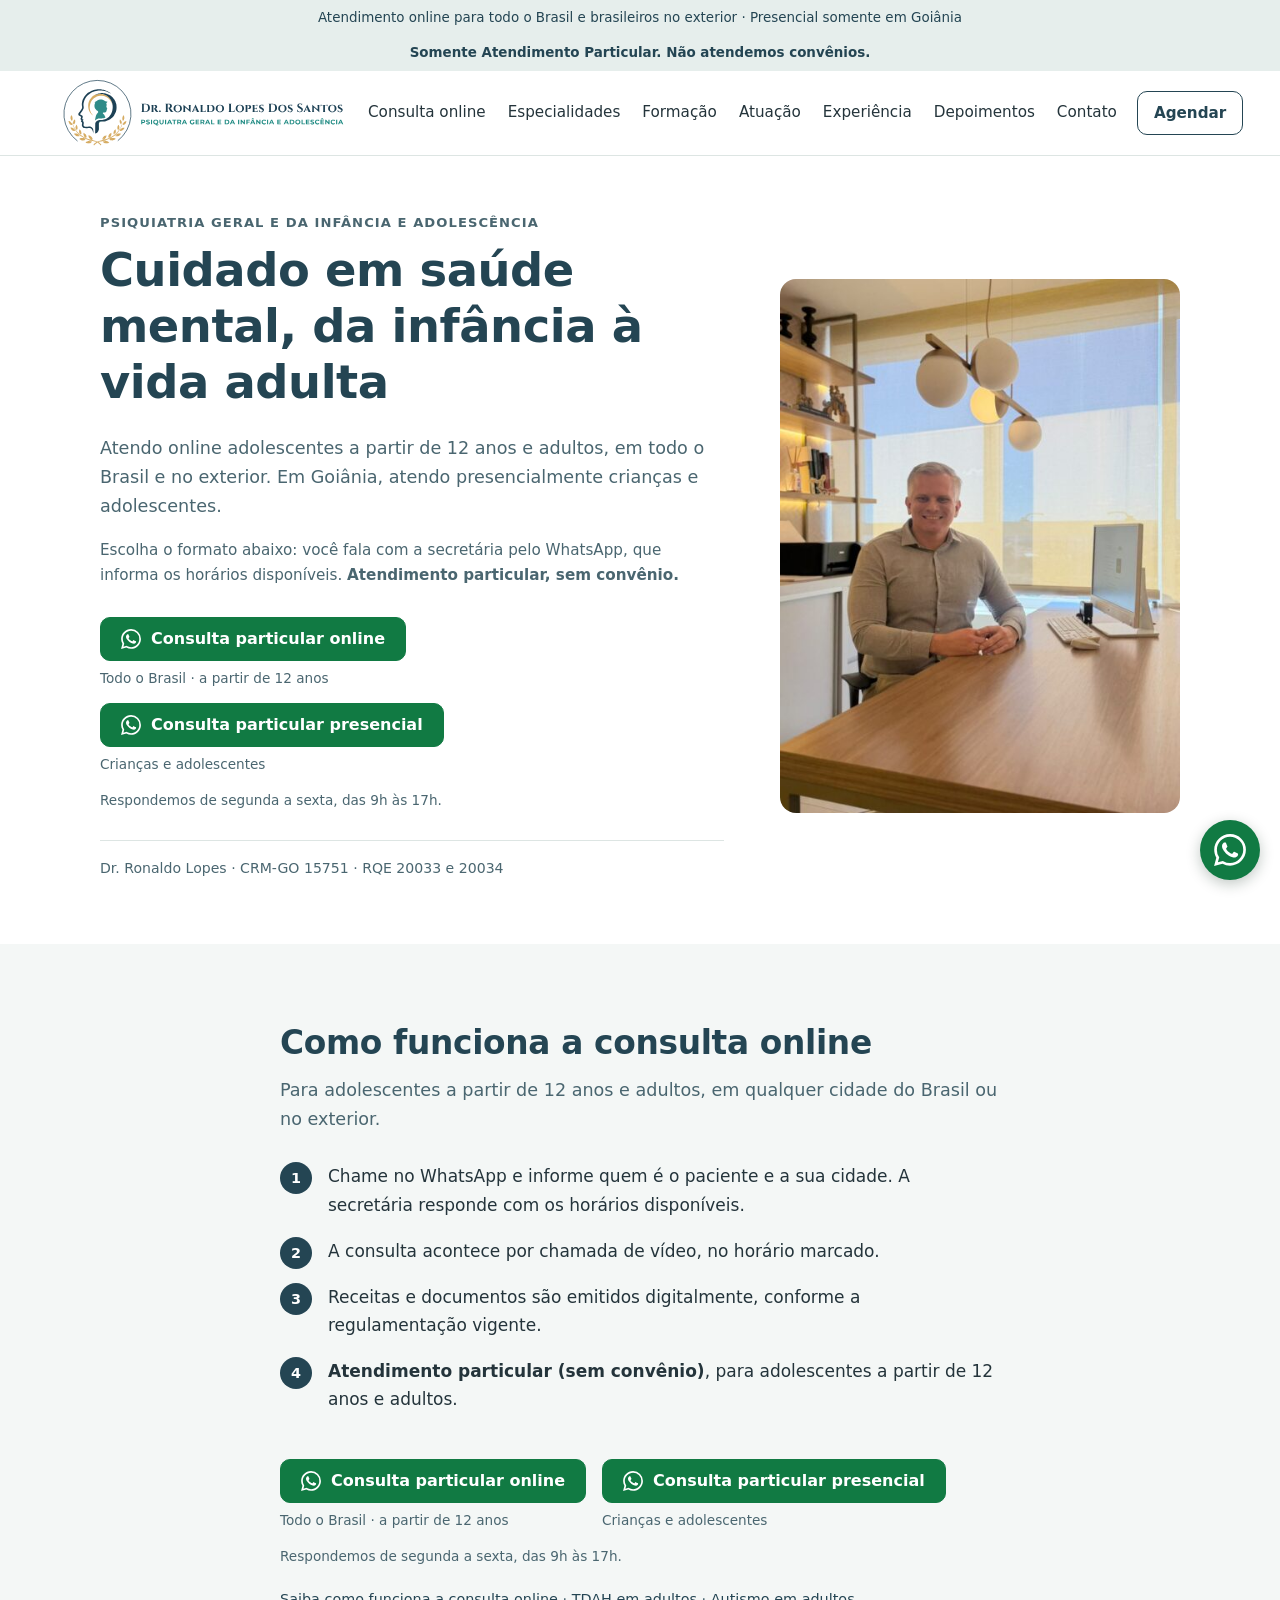
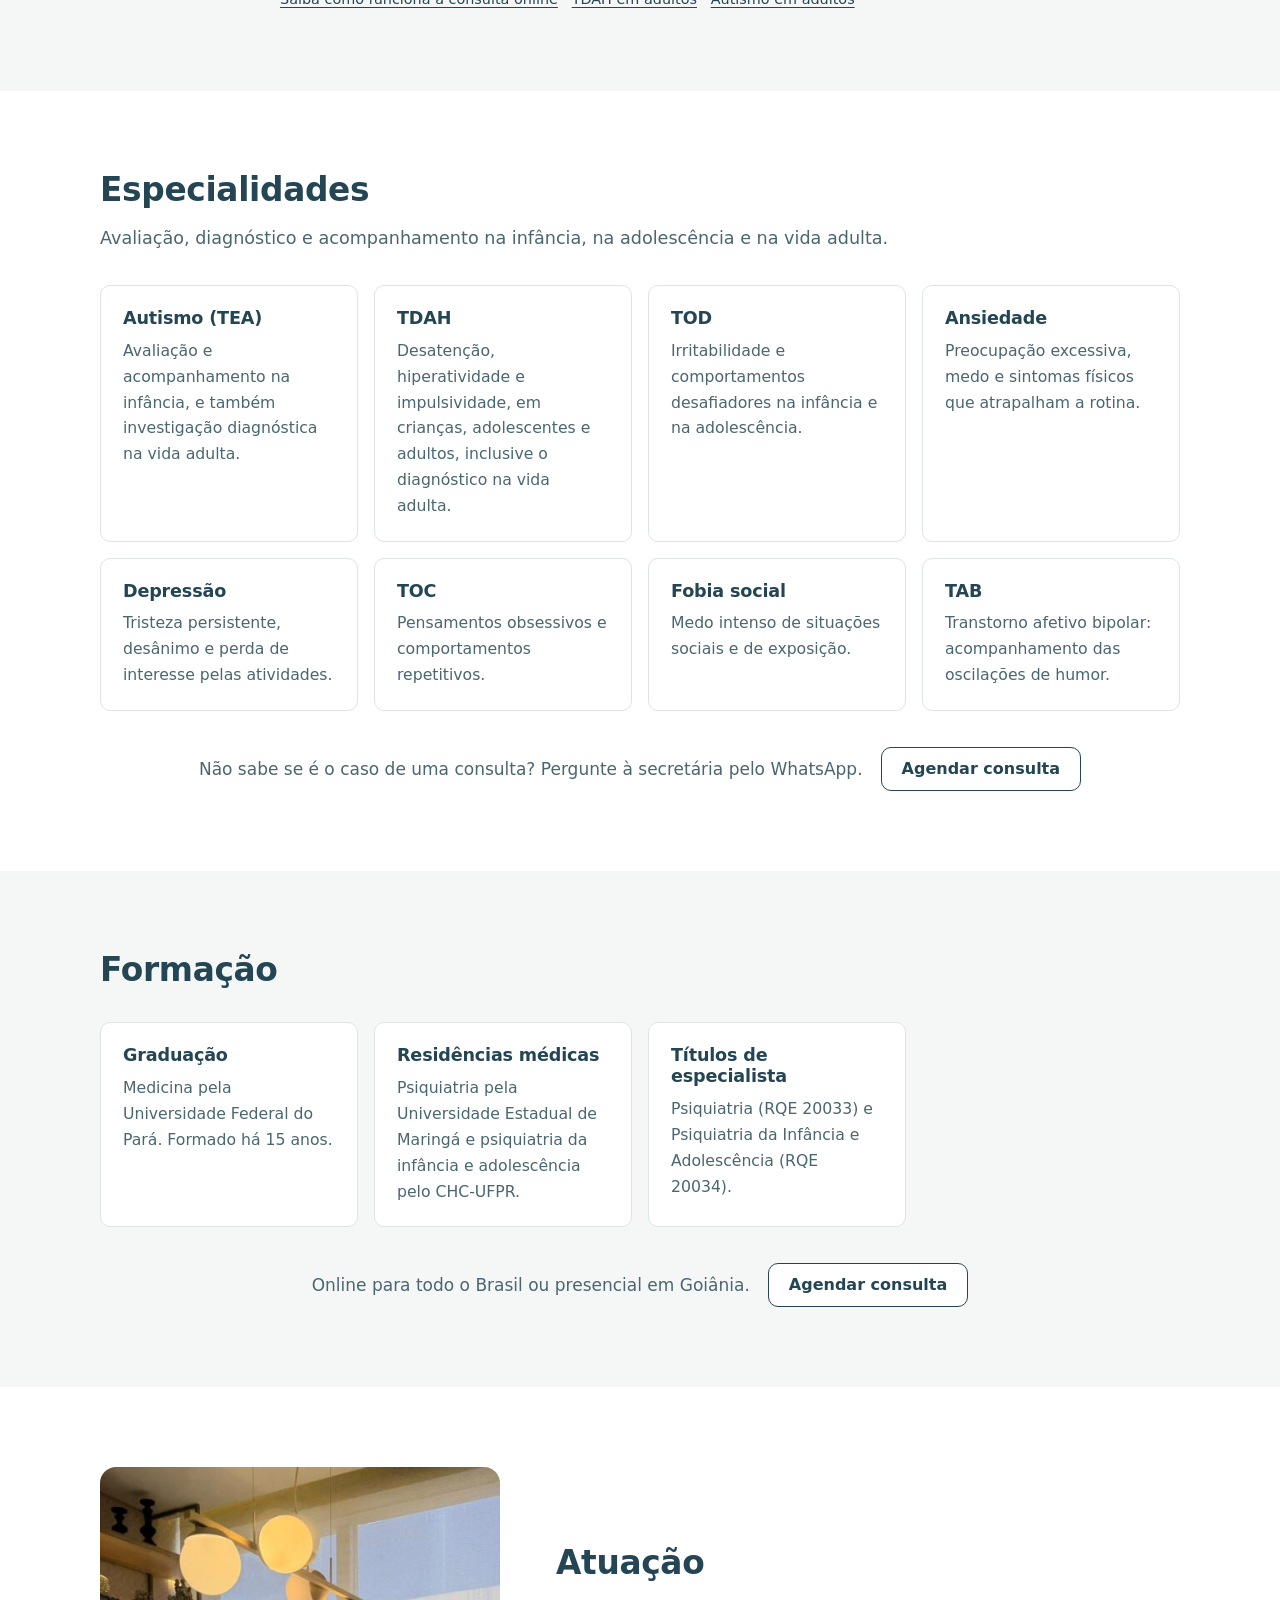
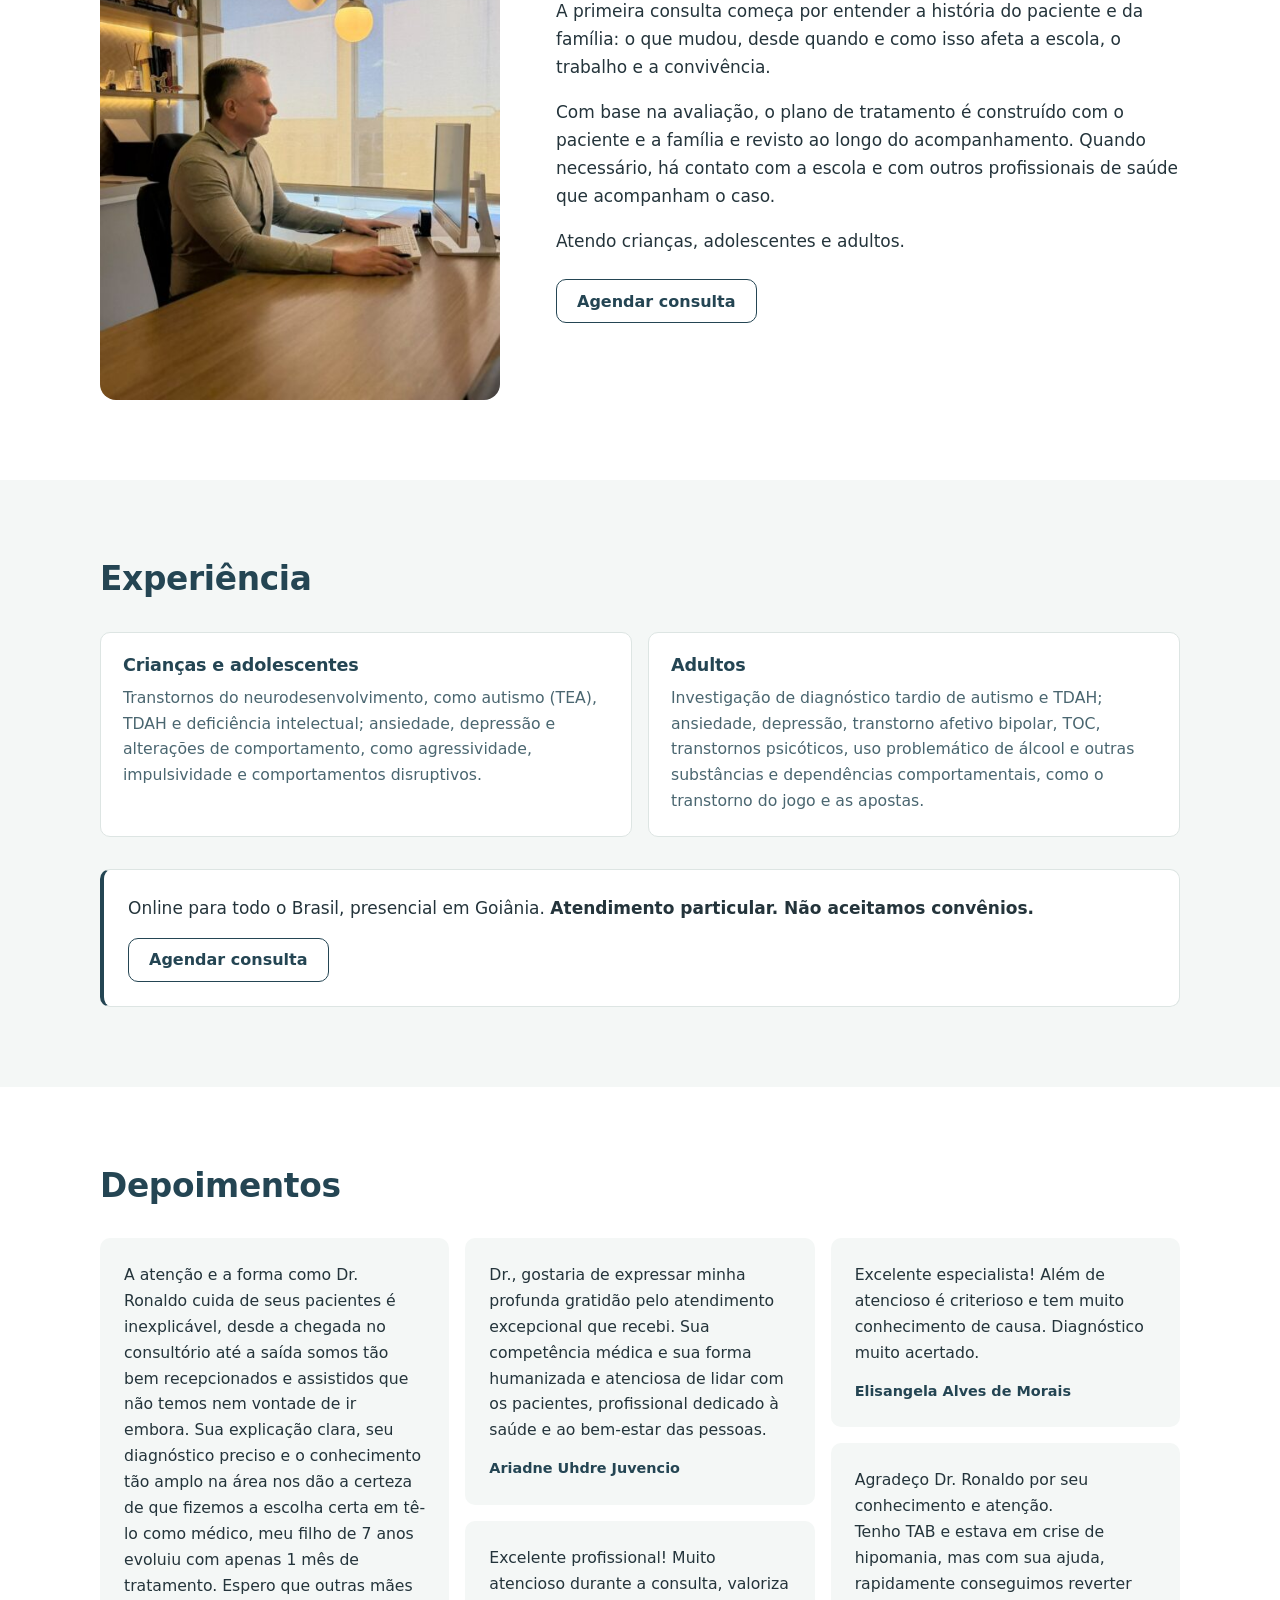
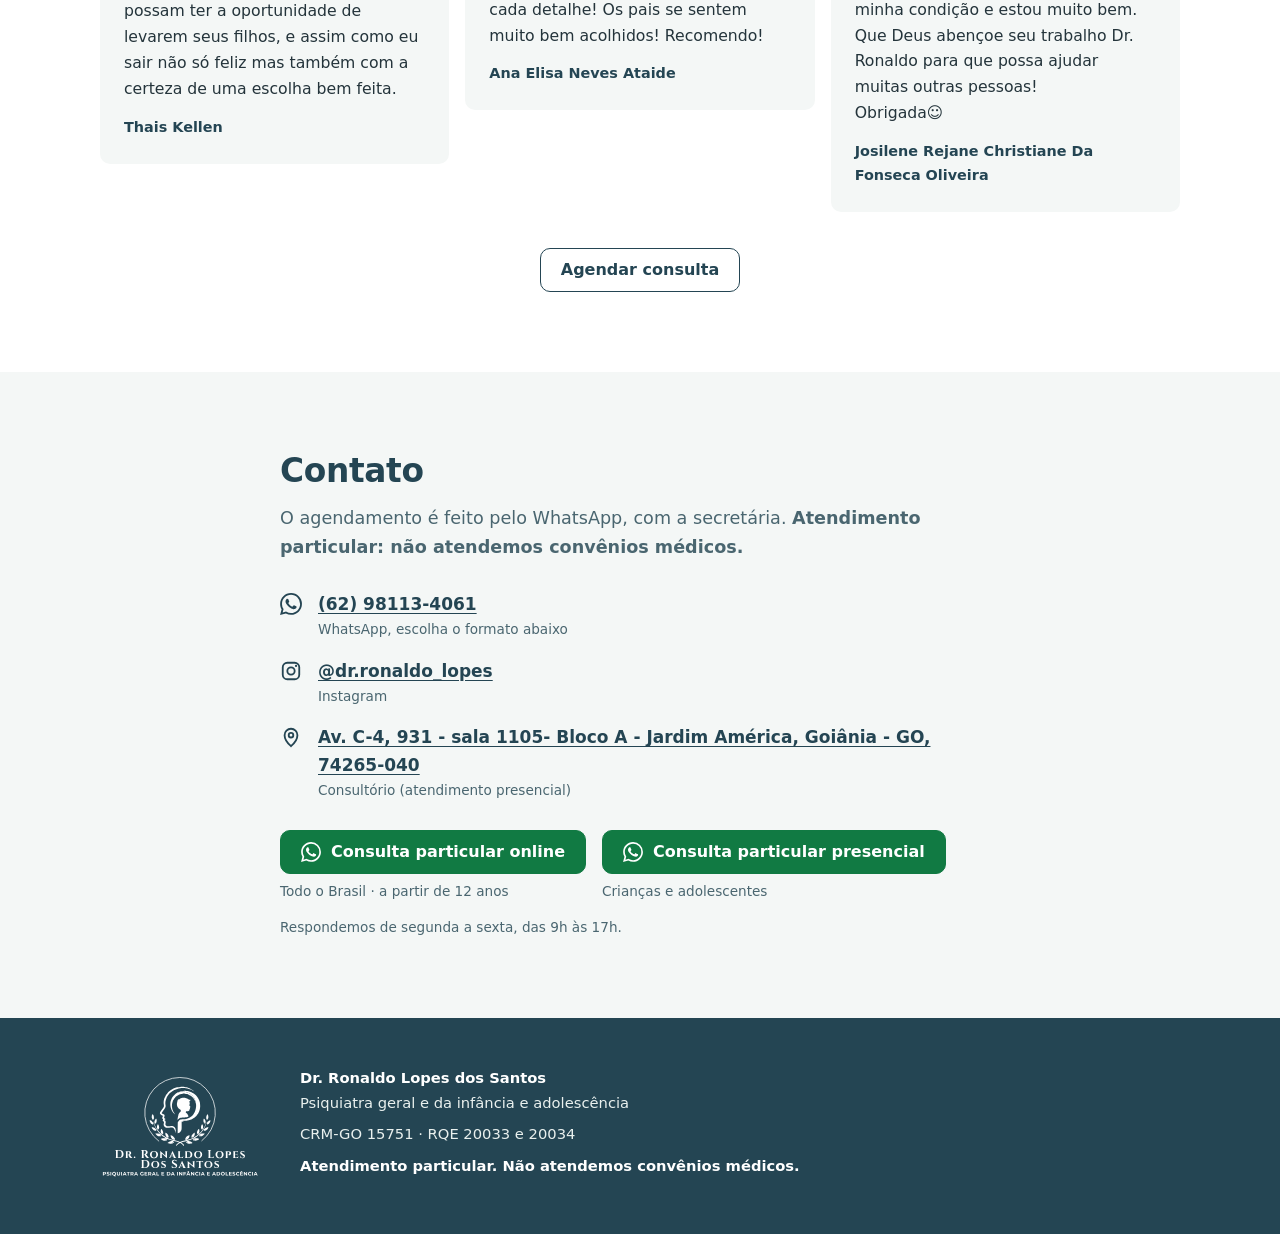
==== commit 1415955e: "novas páginas" ====
--- a/index.html
+++ b/index.html
@@ -27,13 +27,13 @@
   <div class="topo__barra">
     <a class="topo__logo" href="#inicio"><img src="assets/img/logo-horizontal.svg" alt="Dr. Ronaldo Lopes dos Santos, psiquiatra geral e da infância e adolescência" width="300" height="100"></a>
     <nav class="topo__nav" aria-label="Seções">
-      <a href="#especialidades">Especialidades</a><a href="#formacao">Formação</a><a href="#atuacao">Atuação</a><a href="#experiencia">Experiência</a><a href="#depoimentos">Depoimentos</a><a href="#contato">Contato</a>
+      <a href="consulta-online/">Consulta online</a><a href="#especialidades">Especialidades</a><a href="#formacao">Formação</a><a href="#atuacao">Atuação</a><a href="#experiencia">Experiência</a><a href="#depoimentos">Depoimentos</a><a href="#contato">Contato</a>
     </nav>
     <a class="botao botao--secundario botao--compacto" href="#agendar">Agendar</a>
     <details class="topo__menu">
       <summary><svg viewBox="0 0 24 24" aria-hidden="true" focusable="false"><path d="M4 7h16M4 12h16M4 17h16" stroke="currentColor" stroke-width="2" stroke-linecap="round"/></svg><span class="so-leitor">Menu</span></summary>
       <nav aria-label="Seções">
-        <a href="#especialidades">Especialidades</a><a href="#formacao">Formação</a><a href="#atuacao">Atuação</a><a href="#experiencia">Experiência</a><a href="#depoimentos">Depoimentos</a><a href="#contato">Contato</a>
+        <a href="consulta-online/">Consulta online</a><a href="#especialidades">Especialidades</a><a href="#formacao">Formação</a><a href="#atuacao">Atuação</a><a href="#experiencia">Experiência</a><a href="#depoimentos">Depoimentos</a><a href="#contato">Contato</a>
       </nav>
     </details>
   </div>
@@ -67,6 +67,7 @@
       <li><strong>Atendimento particular (sem convênio)</strong>, para adolescentes a partir de 12 anos e adultos.</li>
     </ol>
     <div class="agendar"><div class="agendar__botoes"><div class="agendar__opcao"><a class="botao botao--whatsapp" href="https://wa.me/5562981134061?text=Ol%C3%A1%21%20Vim%20pelo%20site%20do%20Dr.%20Ronaldo%20e%20quero%20agendar%20uma%20consulta%20ONLINE.%0APaciente%3A%20adulto%20ou%20adolescente%3F%0ACidade%2Festado%3A" target="_blank" rel="noopener" data-formato="online" data-origem="consulta-online"><svg viewBox="0 0 24 24" aria-hidden="true" focusable="false"><path d="M17.472 14.382c-.297-.149-1.758-.867-2.03-.967-.273-.099-.471-.148-.67.15-.197.297-.767.966-.94 1.164-.173.199-.347.223-.644.075-.297-.15-1.255-.463-2.39-1.475-.883-.788-1.48-1.761-1.653-2.059-.173-.297-.018-.458.13-.606.134-.133.298-.347.446-.52.149-.174.198-.298.298-.497.099-.198.05-.371-.025-.52-.075-.149-.669-1.612-.916-2.207-.242-.579-.487-.5-.669-.51-.173-.008-.371-.01-.57-.01-.198 0-.52.074-.792.372-.272.297-1.04 1.016-1.04 2.479 0 1.462 1.065 2.875 1.213 3.074.149.198 2.096 3.2 5.077 4.487.709.306 1.262.489 1.694.625.712.227 1.36.195 1.871.118.571-.085 1.758-.719 2.006-1.413.248-.694.248-1.289.173-1.413-.074-.124-.272-.198-.57-.347m-5.421 7.403h-.004a9.87 9.87 0 0 1-5.031-1.378l-.361-.214-3.741.982.998-3.648-.235-.374a9.86 9.86 0 0 1-1.51-5.26c.001-5.45 4.436-9.884 9.888-9.884 2.64 0 5.122 1.03 6.988 2.898a9.825 9.825 0 0 1 2.893 6.994c-.003 5.45-4.437 9.884-9.885 9.884m8.413-18.297A11.815 11.815 0 0 0 12.05 0C5.495 0 .16 5.335.157 11.892c0 2.096.547 4.142 1.588 5.945L.057 24l6.305-1.654a11.882 11.882 0 0 0 5.683 1.448h.005c6.554 0 11.89-5.335 11.893-11.893a11.821 11.821 0 0 0-3.48-8.413z"/></svg>Consulta particular online</a><p class="agendar__nota">Todo o Brasil · a partir de 12 anos</p></div><div class="agendar__opcao"><a class="botao botao--whatsapp" href="https://wa.me/5562981134061?text=Ol%C3%A1%21%20Vim%20pelo%20site%20do%20Dr.%20Ronaldo%20e%20quero%20agendar%20uma%20consulta%20PRESENCIAL%20em%20Goi%C3%A2nia.%0AIdade%20do%20paciente%3A%0ACidade%3A" target="_blank" rel="noopener" data-formato="presencial" data-origem="consulta-online"><svg viewBox="0 0 24 24" aria-hidden="true" focusable="false"><path d="M17.472 14.382c-.297-.149-1.758-.867-2.03-.967-.273-.099-.471-.148-.67.15-.197.297-.767.966-.94 1.164-.173.199-.347.223-.644.075-.297-.15-1.255-.463-2.39-1.475-.883-.788-1.48-1.761-1.653-2.059-.173-.297-.018-.458.13-.606.134-.133.298-.347.446-.52.149-.174.198-.298.298-.497.099-.198.05-.371-.025-.52-.075-.149-.669-1.612-.916-2.207-.242-.579-.487-.5-.669-.51-.173-.008-.371-.01-.57-.01-.198 0-.52.074-.792.372-.272.297-1.04 1.016-1.04 2.479 0 1.462 1.065 2.875 1.213 3.074.149.198 2.096 3.2 5.077 4.487.709.306 1.262.489 1.694.625.712.227 1.36.195 1.871.118.571-.085 1.758-.719 2.006-1.413.248-.694.248-1.289.173-1.413-.074-.124-.272-.198-.57-.347m-5.421 7.403h-.004a9.87 9.87 0 0 1-5.031-1.378l-.361-.214-3.741.982.998-3.648-.235-.374a9.86 9.86 0 0 1-1.51-5.26c.001-5.45 4.436-9.884 9.888-9.884 2.64 0 5.122 1.03 6.988 2.898a9.825 9.825 0 0 1 2.893 6.994c-.003 5.45-4.437 9.884-9.885 9.884m8.413-18.297A11.815 11.815 0 0 0 12.05 0C5.495 0 .16 5.335.157 11.892c0 2.096.547 4.142 1.588 5.945L.057 24l6.305-1.654a11.882 11.882 0 0 0 5.683 1.448h.005c6.554 0 11.89-5.335 11.893-11.893a11.821 11.821 0 0 0-3.48-8.413z"/></svg>Consulta particular presencial</a><p class="agendar__nota">Crianças e adolescentes</p></div></div><p class="agendar__horario">Respondemos de segunda a sexta, das 9h às 17h.</p></div>
+    <p class="relacionados"><a href="consulta-online/">Saiba como funciona a consulta online</a> · <a href="tdah-adulto/">TDAH em adultos</a> · <a href="autismo-adulto/">Autismo em adultos</a></p>
   </div>
 </section>
 
--- a/assets/css/site.css
+++ b/assets/css/site.css
@@ -41,13 +41,13 @@
 
 /* cabecalho */
 .topo{position:sticky;top:0;z-index:50;background:rgba(255,255,255,.96);border-bottom:1px solid var(--linha);-webkit-backdrop-filter:saturate(1.4) blur(6px);backdrop-filter:saturate(1.4) blur(6px)}
-.topo__barra{max-width:1120px;margin:0 auto;padding:0 20px;height:var(--topo);display:flex;align-items:center;gap:20px}
+.topo__barra{max-width:1200px;margin:0 auto;padding:0 20px;height:var(--topo);display:flex;align-items:center;gap:20px}
 .topo__logo{flex:0 0 auto;margin-right:auto}
 /* o desenho do logo ocupa so de y=15 a y=83 da caixa de 100 do SVG: a imagem cresce e
    a margem negativa devolve o vazio de cima e de baixo, sem mexer no arquivo */
 .topo__logo img{height:96px;width:auto;margin:-14px 0 -16px}
 .topo__nav{display:flex;gap:22px}
-.topo__nav a,.topo__menu nav a{color:var(--texto);text-decoration:none;font-size:.95rem;font-weight:500}
+.topo__nav a,.topo__menu nav a{color:var(--texto);text-decoration:none;font-size:.95rem;font-weight:500;white-space:nowrap}
 .topo__nav a:hover,.topo__menu nav a:hover{color:var(--marca);text-decoration:underline}
 .topo__menu{display:none;position:relative}
 .topo__menu summary{list-style:none;cursor:pointer;width:44px;height:44px;display:flex;align-items:center;justify-content:center;border:1px solid var(--linha);border-radius:var(--raio);color:var(--marca)}
@@ -56,8 +56,10 @@
 .topo__menu summary::-webkit-details-marker{display:none}
 .topo__menu nav{position:absolute;right:0;top:calc(100% + 8px);min-width:220px;padding:8px;background:#fff;border:1px solid var(--linha);border-radius:var(--raio);box-shadow:0 8px 24px rgba(20,40,50,.08)}
 .topo__menu nav a{display:block;padding:10px 12px;border-radius:6px}
-@media (max-width:959px){.topo__nav{display:none}.topo__menu{display:block}}
-@media (max-width:959px){:root{--topo:72px}.topo__logo img{height:72px;margin:-11px 0 -12px}}
+/* o cabecalho inteiro (logo + 7 itens + Agendar) precisa de ~1175px: abaixo de 1200,
+   os links vao para o menu de tres linhas, senao a pagina rola de lado */
+@media (max-width:1199px){.topo__nav{display:none}.topo__menu{display:block}}
+@media (max-width:1199px){:root{--topo:72px}.topo__logo img{height:72px;margin:-11px 0 -12px}}
 @media (max-width:420px){.topo__barra{gap:8px;padding:0 12px}.topo__logo img{height:64px;margin:-10px 0 -11px}}
 @media (max-width:359px){.topo__logo img{height:50px;margin:-7px 0 -8px}}
 
@@ -168,3 +170,17 @@
   .rodape{padding-bottom:96px}
   .rodape__grade{flex-direction:column;gap:20px;text-align:center}
 }
+
+/* paginas de assunto (consulta-online/, tdah-adulto/, autismo-adulto/): topo com o
+   h1 e o primeiro botao, texto corrido em uma coluna estreita, aviso de urgencia */
+.secao.pagina-topo{padding:56px 0 64px}
+@media (max-width:599px){.secao.pagina-topo{padding:36px 0 48px}}
+.texto h2{margin-top:1.8em}
+.texto h2:first-child{margin-top:0}
+.texto ul{margin:0 0 1em;padding-left:1.25em}
+.texto li{margin-bottom:.35em}
+.texto .passos{margin-bottom:1.2em}
+.aviso{margin:40px 0 0;padding-top:16px;border-top:1px solid var(--linha);font-size:.85rem;color:var(--suave)}
+
+/* links discretos da pagina inicial para as paginas de assunto */
+.relacionados{margin:20px 0 0;font-size:.9rem;color:var(--suave)}
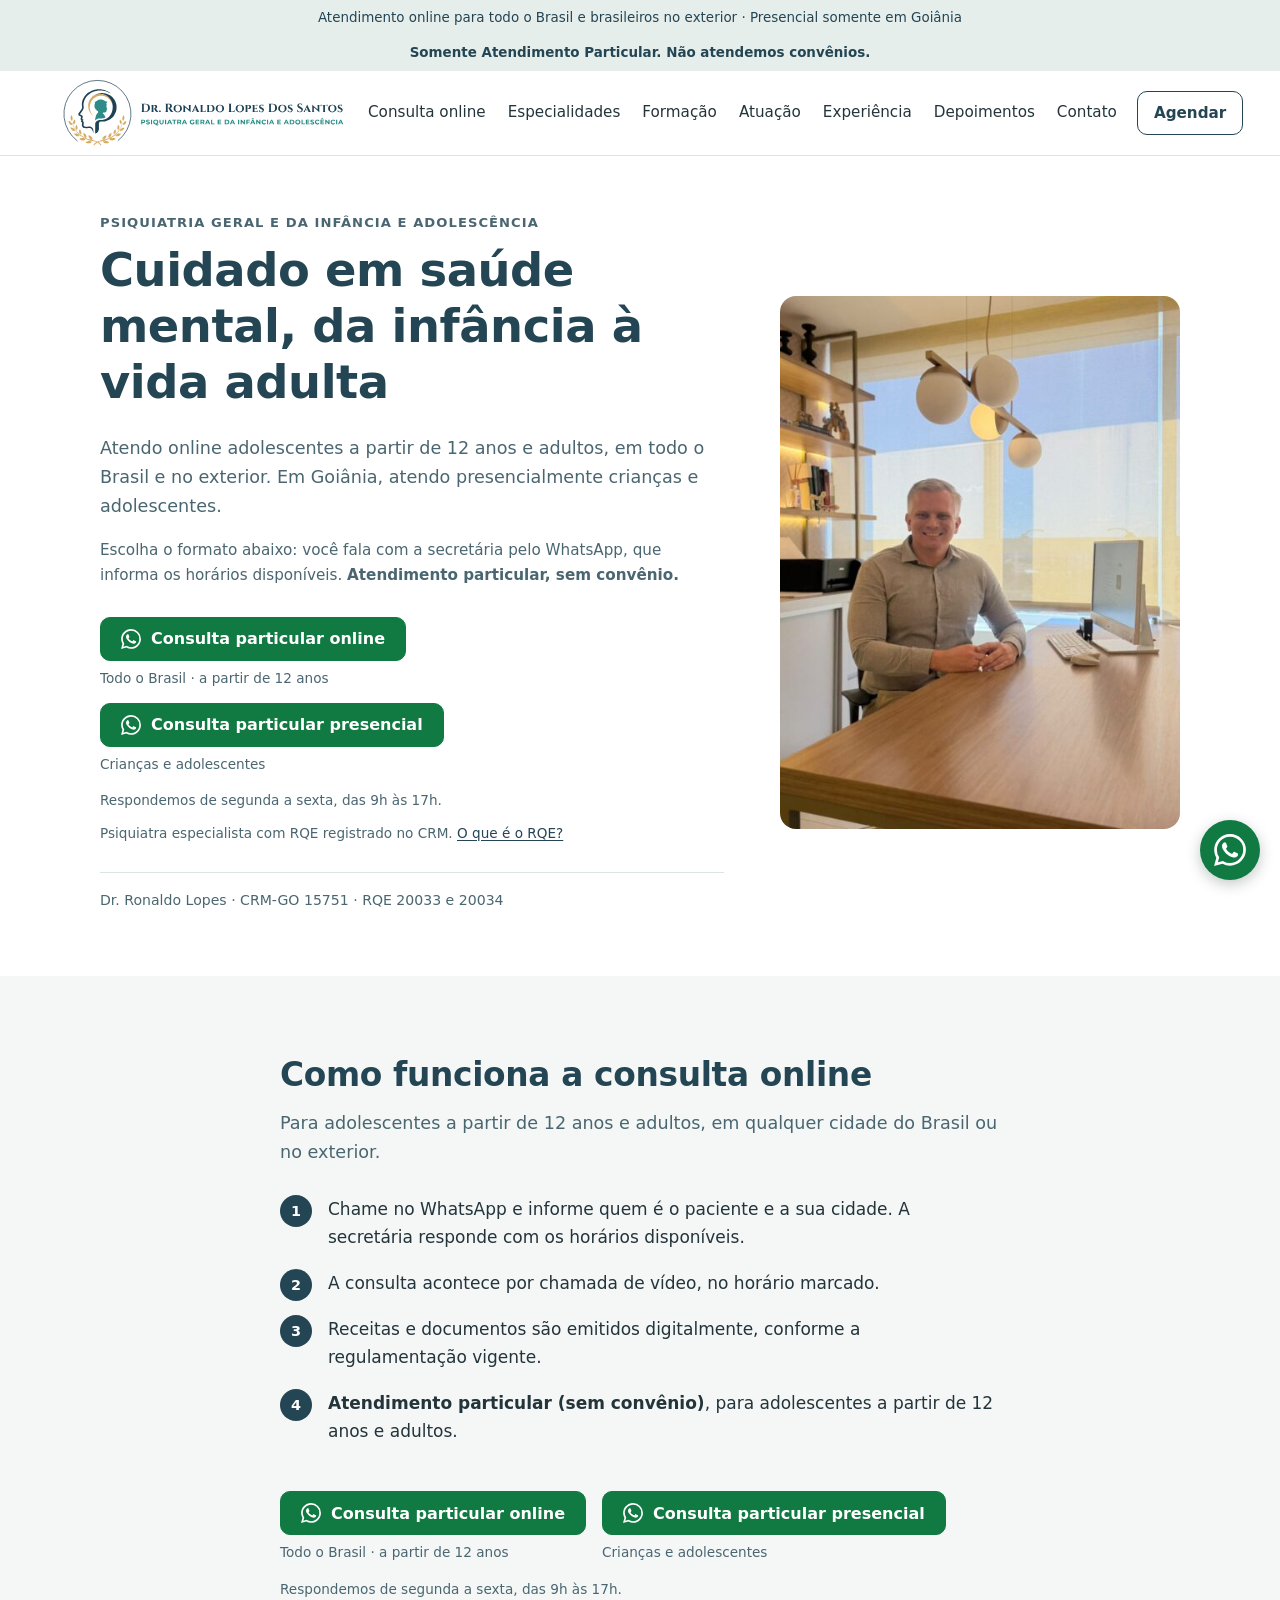
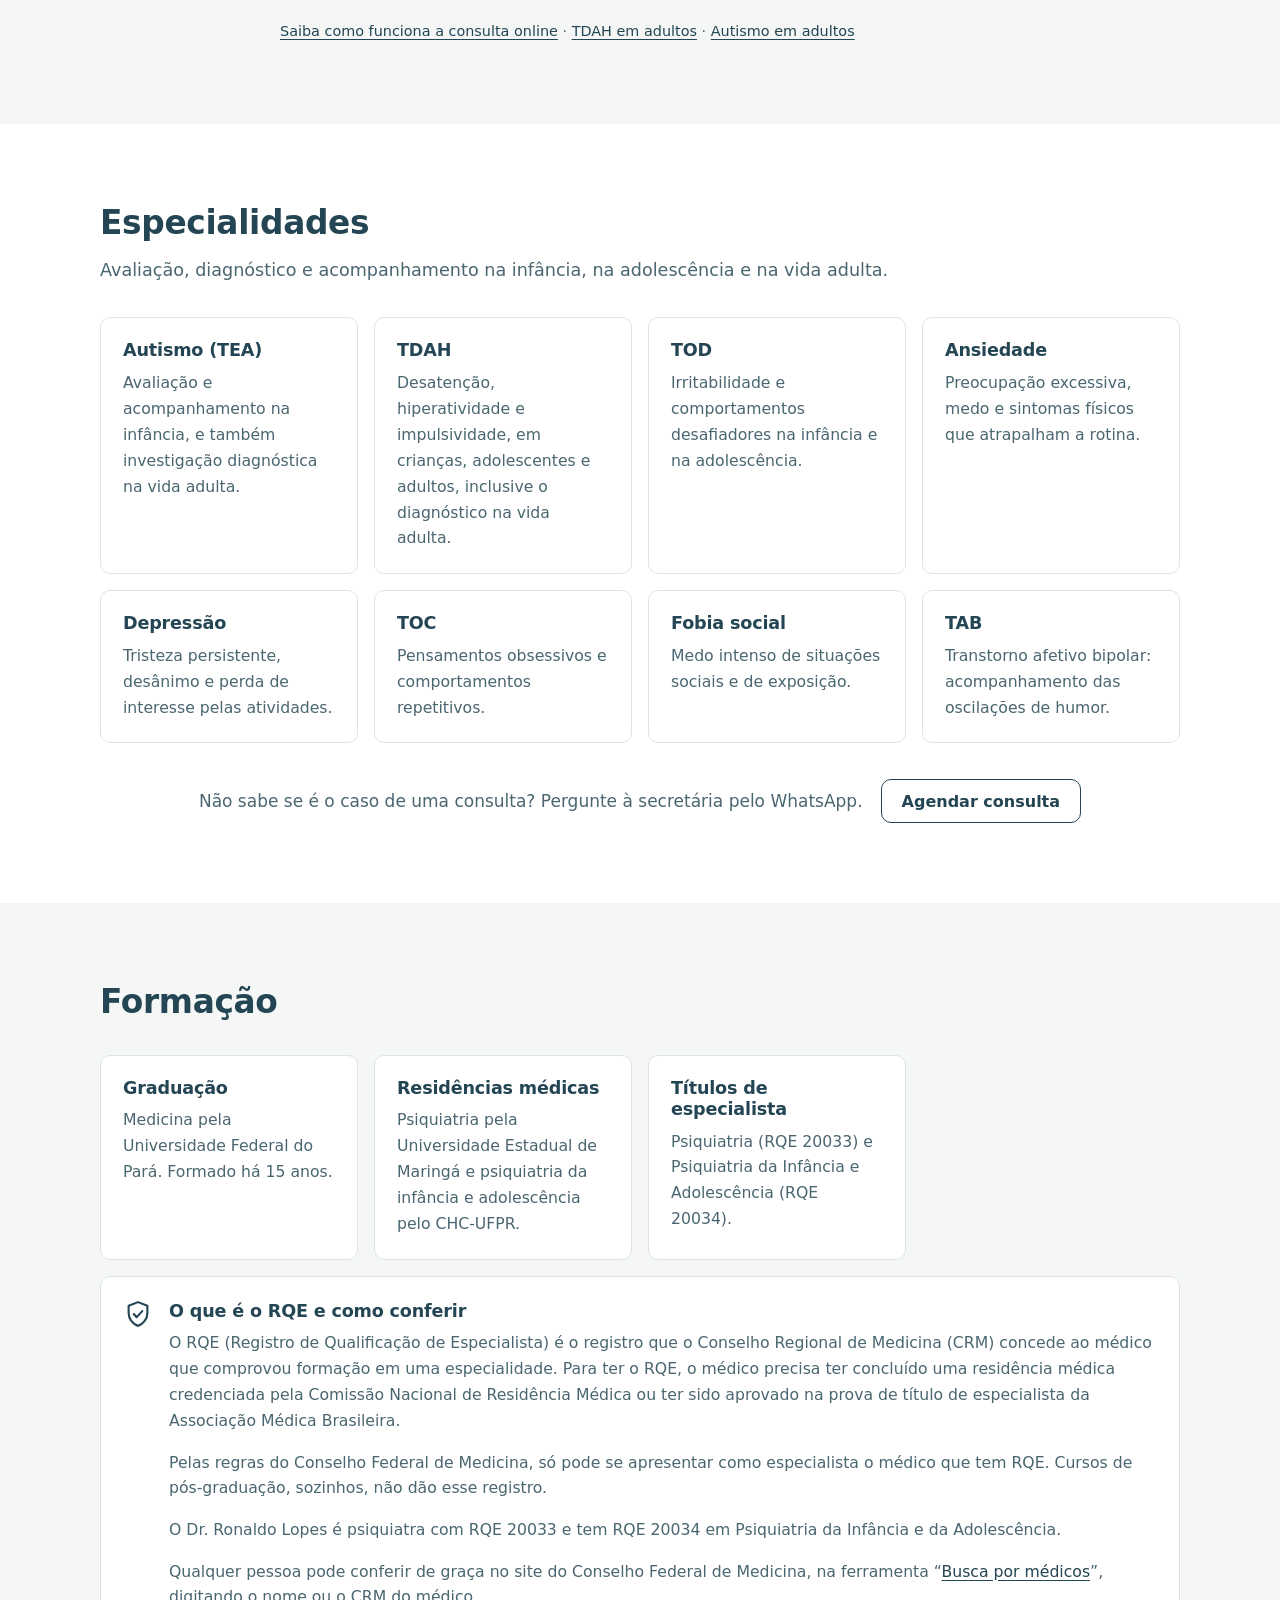
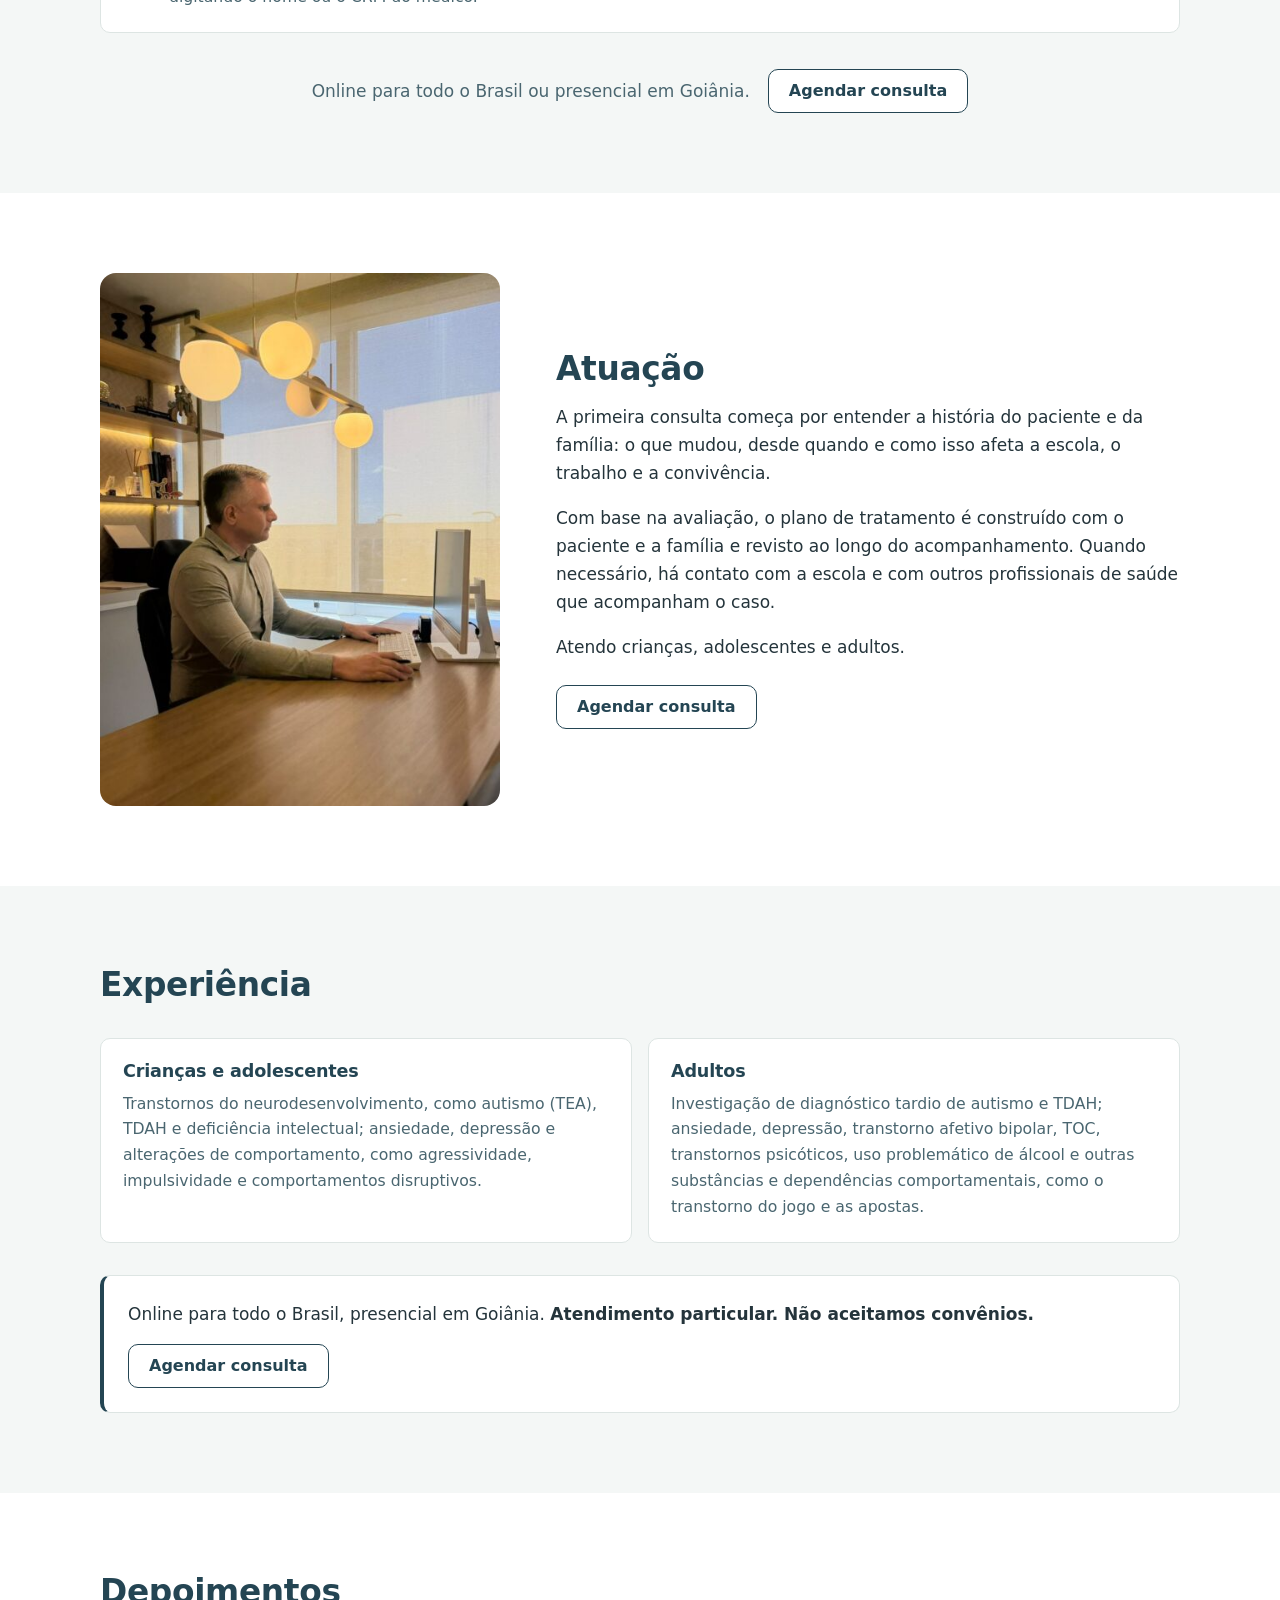
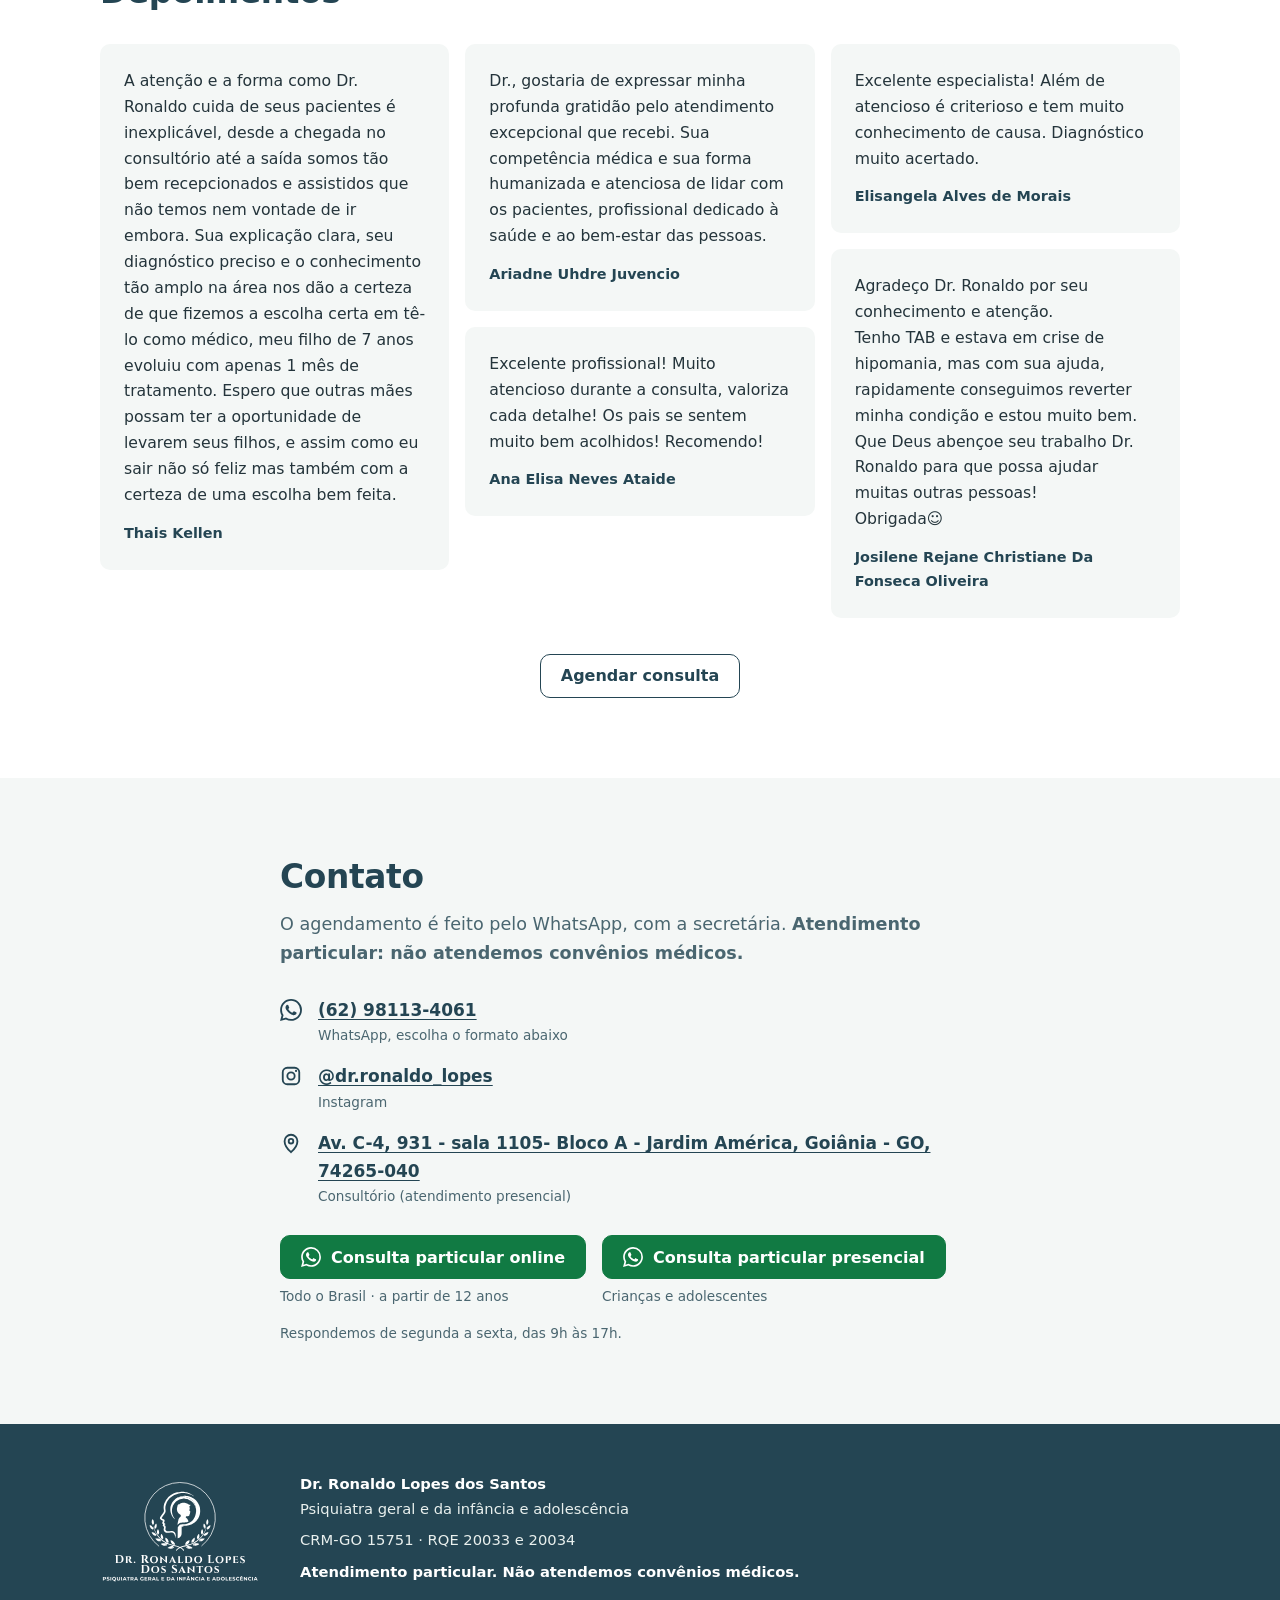
==== commit 1c306624: "Explica o que e o RQE e como conferir no CFM - Pagina inicial: bloco "O que e o RQE e como conferir"" ====
--- a/index.html
+++ b/index.html
@@ -47,7 +47,8 @@
       <h1>Cuidado em saúde mental, da infância à vida adulta</h1>
       <p class="lead">Atendo online adolescentes a partir de 12 anos e adultos, em todo o Brasil e no exterior. Em Goiânia, atendo presencialmente crianças e adolescentes.</p>
       <p class="hero__passo">Escolha o formato abaixo: você fala com a secretária pelo WhatsApp, que informa os horários disponíveis. <strong>Atendimento particular, sem convênio.</strong></p>
-      <div class="agendar"><div class="agendar__botoes"><div class="agendar__opcao"><a class="botao botao--whatsapp" href="https://wa.me/5562981134061?text=Ol%C3%A1%21%20Vim%20pelo%20site%20do%20Dr.%20Ronaldo%20e%20quero%20agendar%20uma%20consulta%20ONLINE.%0APaciente%3A%20adulto%20ou%20adolescente%3F%0ACidade%2Festado%3A" target="_blank" rel="noopener" data-formato="online" data-origem="hero"><svg viewBox="0 0 24 24" aria-hidden="true" focusable="false"><path d="M17.472 14.382c-.297-.149-1.758-.867-2.03-.967-.273-.099-.471-.148-.67.15-.197.297-.767.966-.94 1.164-.173.199-.347.223-.644.075-.297-.15-1.255-.463-2.39-1.475-.883-.788-1.48-1.761-1.653-2.059-.173-.297-.018-.458.13-.606.134-.133.298-.347.446-.52.149-.174.198-.298.298-.497.099-.198.05-.371-.025-.52-.075-.149-.669-1.612-.916-2.207-.242-.579-.487-.5-.669-.51-.173-.008-.371-.01-.57-.01-.198 0-.52.074-.792.372-.272.297-1.04 1.016-1.04 2.479 0 1.462 1.065 2.875 1.213 3.074.149.198 2.096 3.2 5.077 4.487.709.306 1.262.489 1.694.625.712.227 1.36.195 1.871.118.571-.085 1.758-.719 2.006-1.413.248-.694.248-1.289.173-1.413-.074-.124-.272-.198-.57-.347m-5.421 7.403h-.004a9.87 9.87 0 0 1-5.031-1.378l-.361-.214-3.741.982.998-3.648-.235-.374a9.86 9.86 0 0 1-1.51-5.26c.001-5.45 4.436-9.884 9.888-9.884 2.64 0 5.122 1.03 6.988 2.898a9.825 9.825 0 0 1 2.893 6.994c-.003 5.45-4.437 9.884-9.885 9.884m8.413-18.297A11.815 11.815 0 0 0 12.05 0C5.495 0 .16 5.335.157 11.892c0 2.096.547 4.142 1.588 5.945L.057 24l6.305-1.654a11.882 11.882 0 0 0 5.683 1.448h.005c6.554 0 11.89-5.335 11.893-11.893a11.821 11.821 0 0 0-3.48-8.413z"/></svg>Consulta particular online</a><p class="agendar__nota">Todo o Brasil · a partir de 12 anos</p></div><div class="agendar__opcao"><a class="botao botao--whatsapp" href="https://wa.me/5562981134061?text=Ol%C3%A1%21%20Vim%20pelo%20site%20do%20Dr.%20Ronaldo%20e%20quero%20agendar%20uma%20consulta%20PRESENCIAL%20em%20Goi%C3%A2nia.%0AIdade%20do%20paciente%3A%0ACidade%3A" target="_blank" rel="noopener" data-formato="presencial" data-origem="hero"><svg viewBox="0 0 24 24" aria-hidden="true" focusable="false"><path d="M17.472 14.382c-.297-.149-1.758-.867-2.03-.967-.273-.099-.471-.148-.67.15-.197.297-.767.966-.94 1.164-.173.199-.347.223-.644.075-.297-.15-1.255-.463-2.39-1.475-.883-.788-1.48-1.761-1.653-2.059-.173-.297-.018-.458.13-.606.134-.133.298-.347.446-.52.149-.174.198-.298.298-.497.099-.198.05-.371-.025-.52-.075-.149-.669-1.612-.916-2.207-.242-.579-.487-.5-.669-.51-.173-.008-.371-.01-.57-.01-.198 0-.52.074-.792.372-.272.297-1.04 1.016-1.04 2.479 0 1.462 1.065 2.875 1.213 3.074.149.198 2.096 3.2 5.077 4.487.709.306 1.262.489 1.694.625.712.227 1.36.195 1.871.118.571-.085 1.758-.719 2.006-1.413.248-.694.248-1.289.173-1.413-.074-.124-.272-.198-.57-.347m-5.421 7.403h-.004a9.87 9.87 0 0 1-5.031-1.378l-.361-.214-3.741.982.998-3.648-.235-.374a9.86 9.86 0 0 1-1.51-5.26c.001-5.45 4.436-9.884 9.888-9.884 2.64 0 5.122 1.03 6.988 2.898a9.825 9.825 0 0 1 2.893 6.994c-.003 5.45-4.437 9.884-9.885 9.884m8.413-18.297A11.815 11.815 0 0 0 12.05 0C5.495 0 .16 5.335.157 11.892c0 2.096.547 4.142 1.588 5.945L.057 24l6.305-1.654a11.882 11.882 0 0 0 5.683 1.448h.005c6.554 0 11.89-5.335 11.893-11.893a11.821 11.821 0 0 0-3.48-8.413z"/></svg>Consulta particular presencial</a><p class="agendar__nota">Crianças e adolescentes</p></div></div><p class="agendar__horario">Respondemos de segunda a sexta, das 9h às 17h.</p></div>
+      <div class="agendar"><div class="agendar__botoes"><div class="agendar__opcao"><a class="botao botao--whatsapp" href="https://wa.me/5562981134061?text=Ol%C3%A1%21%20Vim%20pelo%20site%20do%20Dr.%20Ronaldo%20e%20quero%20agendar%20uma%20consulta%20ONLINE%20%28particular%29.%0ANome%20do%20paciente%3A%0AIdade%3A%0ACidade%2Festado%3A" target="_blank" rel="noopener" data-formato="online" data-origem="hero"><svg viewBox="0 0 24 24" aria-hidden="true" focusable="false"><path d="M17.472 14.382c-.297-.149-1.758-.867-2.03-.967-.273-.099-.471-.148-.67.15-.197.297-.767.966-.94 1.164-.173.199-.347.223-.644.075-.297-.15-1.255-.463-2.39-1.475-.883-.788-1.48-1.761-1.653-2.059-.173-.297-.018-.458.13-.606.134-.133.298-.347.446-.52.149-.174.198-.298.298-.497.099-.198.05-.371-.025-.52-.075-.149-.669-1.612-.916-2.207-.242-.579-.487-.5-.669-.51-.173-.008-.371-.01-.57-.01-.198 0-.52.074-.792.372-.272.297-1.04 1.016-1.04 2.479 0 1.462 1.065 2.875 1.213 3.074.149.198 2.096 3.2 5.077 4.487.709.306 1.262.489 1.694.625.712.227 1.36.195 1.871.118.571-.085 1.758-.719 2.006-1.413.248-.694.248-1.289.173-1.413-.074-.124-.272-.198-.57-.347m-5.421 7.403h-.004a9.87 9.87 0 0 1-5.031-1.378l-.361-.214-3.741.982.998-3.648-.235-.374a9.86 9.86 0 0 1-1.51-5.26c.001-5.45 4.436-9.884 9.888-9.884 2.64 0 5.122 1.03 6.988 2.898a9.825 9.825 0 0 1 2.893 6.994c-.003 5.45-4.437 9.884-9.885 9.884m8.413-18.297A11.815 11.815 0 0 0 12.05 0C5.495 0 .16 5.335.157 11.892c0 2.096.547 4.142 1.588 5.945L.057 24l6.305-1.654a11.882 11.882 0 0 0 5.683 1.448h.005c6.554 0 11.89-5.335 11.893-11.893a11.821 11.821 0 0 0-3.48-8.413z"/></svg>Consulta particular online</a><p class="agendar__nota">Todo o Brasil · a partir de 12 anos</p></div><div class="agendar__opcao"><a class="botao botao--whatsapp" href="https://wa.me/5562981134061?text=Ol%C3%A1%21%20Vim%20pelo%20site%20do%20Dr.%20Ronaldo%20e%20quero%20agendar%20uma%20consulta%20PRESENCIAL%20em%20Goi%C3%A2nia%20%28particular%29.%0ANome%20do%20paciente%3A%0AIdade%3A%0ACidade%3A" target="_blank" rel="noopener" data-formato="presencial" data-origem="hero"><svg viewBox="0 0 24 24" aria-hidden="true" focusable="false"><path d="M17.472 14.382c-.297-.149-1.758-.867-2.03-.967-.273-.099-.471-.148-.67.15-.197.297-.767.966-.94 1.164-.173.199-.347.223-.644.075-.297-.15-1.255-.463-2.39-1.475-.883-.788-1.48-1.761-1.653-2.059-.173-.297-.018-.458.13-.606.134-.133.298-.347.446-.52.149-.174.198-.298.298-.497.099-.198.05-.371-.025-.52-.075-.149-.669-1.612-.916-2.207-.242-.579-.487-.5-.669-.51-.173-.008-.371-.01-.57-.01-.198 0-.52.074-.792.372-.272.297-1.04 1.016-1.04 2.479 0 1.462 1.065 2.875 1.213 3.074.149.198 2.096 3.2 5.077 4.487.709.306 1.262.489 1.694.625.712.227 1.36.195 1.871.118.571-.085 1.758-.719 2.006-1.413.248-.694.248-1.289.173-1.413-.074-.124-.272-.198-.57-.347m-5.421 7.403h-.004a9.87 9.87 0 0 1-5.031-1.378l-.361-.214-3.741.982.998-3.648-.235-.374a9.86 9.86 0 0 1-1.51-5.26c.001-5.45 4.436-9.884 9.888-9.884 2.64 0 5.122 1.03 6.988 2.898a9.825 9.825 0 0 1 2.893 6.994c-.003 5.45-4.437 9.884-9.885 9.884m8.413-18.297A11.815 11.815 0 0 0 12.05 0C5.495 0 .16 5.335.157 11.892c0 2.096.547 4.142 1.588 5.945L.057 24l6.305-1.654a11.882 11.882 0 0 0 5.683 1.448h.005c6.554 0 11.89-5.335 11.893-11.893a11.821 11.821 0 0 0-3.48-8.413z"/></svg>Consulta particular presencial</a><p class="agendar__nota">Crianças e adolescentes</p></div></div><p class="agendar__horario">Respondemos de segunda a sexta, das 9h às 17h.</p></div>
+      <p class="linha-rqe">Psiquiatra especialista com RQE registrado no CRM. <a href="#rqe">O que é o RQE?</a></p>
       <p class="credenciais">Dr. Ronaldo Lopes · CRM-GO 15751 · RQE 20033 e 20034</p>
     </div>
     <div class="hero__foto">
@@ -66,7 +67,7 @@
       <li>Receitas e documentos são emitidos digitalmente, conforme a regulamentação vigente.</li>
       <li><strong>Atendimento particular (sem convênio)</strong>, para adolescentes a partir de 12 anos e adultos.</li>
     </ol>
-    <div class="agendar"><div class="agendar__botoes"><div class="agendar__opcao"><a class="botao botao--whatsapp" href="https://wa.me/5562981134061?text=Ol%C3%A1%21%20Vim%20pelo%20site%20do%20Dr.%20Ronaldo%20e%20quero%20agendar%20uma%20consulta%20ONLINE.%0APaciente%3A%20adulto%20ou%20adolescente%3F%0ACidade%2Festado%3A" target="_blank" rel="noopener" data-formato="online" data-origem="consulta-online"><svg viewBox="0 0 24 24" aria-hidden="true" focusable="false"><path d="M17.472 14.382c-.297-.149-1.758-.867-2.03-.967-.273-.099-.471-.148-.67.15-.197.297-.767.966-.94 1.164-.173.199-.347.223-.644.075-.297-.15-1.255-.463-2.39-1.475-.883-.788-1.48-1.761-1.653-2.059-.173-.297-.018-.458.13-.606.134-.133.298-.347.446-.52.149-.174.198-.298.298-.497.099-.198.05-.371-.025-.52-.075-.149-.669-1.612-.916-2.207-.242-.579-.487-.5-.669-.51-.173-.008-.371-.01-.57-.01-.198 0-.52.074-.792.372-.272.297-1.04 1.016-1.04 2.479 0 1.462 1.065 2.875 1.213 3.074.149.198 2.096 3.2 5.077 4.487.709.306 1.262.489 1.694.625.712.227 1.36.195 1.871.118.571-.085 1.758-.719 2.006-1.413.248-.694.248-1.289.173-1.413-.074-.124-.272-.198-.57-.347m-5.421 7.403h-.004a9.87 9.87 0 0 1-5.031-1.378l-.361-.214-3.741.982.998-3.648-.235-.374a9.86 9.86 0 0 1-1.51-5.26c.001-5.45 4.436-9.884 9.888-9.884 2.64 0 5.122 1.03 6.988 2.898a9.825 9.825 0 0 1 2.893 6.994c-.003 5.45-4.437 9.884-9.885 9.884m8.413-18.297A11.815 11.815 0 0 0 12.05 0C5.495 0 .16 5.335.157 11.892c0 2.096.547 4.142 1.588 5.945L.057 24l6.305-1.654a11.882 11.882 0 0 0 5.683 1.448h.005c6.554 0 11.89-5.335 11.893-11.893a11.821 11.821 0 0 0-3.48-8.413z"/></svg>Consulta particular online</a><p class="agendar__nota">Todo o Brasil · a partir de 12 anos</p></div><div class="agendar__opcao"><a class="botao botao--whatsapp" href="https://wa.me/5562981134061?text=Ol%C3%A1%21%20Vim%20pelo%20site%20do%20Dr.%20Ronaldo%20e%20quero%20agendar%20uma%20consulta%20PRESENCIAL%20em%20Goi%C3%A2nia.%0AIdade%20do%20paciente%3A%0ACidade%3A" target="_blank" rel="noopener" data-formato="presencial" data-origem="consulta-online"><svg viewBox="0 0 24 24" aria-hidden="true" focusable="false"><path d="M17.472 14.382c-.297-.149-1.758-.867-2.03-.967-.273-.099-.471-.148-.67.15-.197.297-.767.966-.94 1.164-.173.199-.347.223-.644.075-.297-.15-1.255-.463-2.39-1.475-.883-.788-1.48-1.761-1.653-2.059-.173-.297-.018-.458.13-.606.134-.133.298-.347.446-.52.149-.174.198-.298.298-.497.099-.198.05-.371-.025-.52-.075-.149-.669-1.612-.916-2.207-.242-.579-.487-.5-.669-.51-.173-.008-.371-.01-.57-.01-.198 0-.52.074-.792.372-.272.297-1.04 1.016-1.04 2.479 0 1.462 1.065 2.875 1.213 3.074.149.198 2.096 3.2 5.077 4.487.709.306 1.262.489 1.694.625.712.227 1.36.195 1.871.118.571-.085 1.758-.719 2.006-1.413.248-.694.248-1.289.173-1.413-.074-.124-.272-.198-.57-.347m-5.421 7.403h-.004a9.87 9.87 0 0 1-5.031-1.378l-.361-.214-3.741.982.998-3.648-.235-.374a9.86 9.86 0 0 1-1.51-5.26c.001-5.45 4.436-9.884 9.888-9.884 2.64 0 5.122 1.03 6.988 2.898a9.825 9.825 0 0 1 2.893 6.994c-.003 5.45-4.437 9.884-9.885 9.884m8.413-18.297A11.815 11.815 0 0 0 12.05 0C5.495 0 .16 5.335.157 11.892c0 2.096.547 4.142 1.588 5.945L.057 24l6.305-1.654a11.882 11.882 0 0 0 5.683 1.448h.005c6.554 0 11.89-5.335 11.893-11.893a11.821 11.821 0 0 0-3.48-8.413z"/></svg>Consulta particular presencial</a><p class="agendar__nota">Crianças e adolescentes</p></div></div><p class="agendar__horario">Respondemos de segunda a sexta, das 9h às 17h.</p></div>
+    <div class="agendar"><div class="agendar__botoes"><div class="agendar__opcao"><a class="botao botao--whatsapp" href="https://wa.me/5562981134061?text=Ol%C3%A1%21%20Vim%20pelo%20site%20do%20Dr.%20Ronaldo%20e%20quero%20agendar%20uma%20consulta%20ONLINE%20%28particular%29.%0ANome%20do%20paciente%3A%0AIdade%3A%0ACidade%2Festado%3A" target="_blank" rel="noopener" data-formato="online" data-origem="consulta-online"><svg viewBox="0 0 24 24" aria-hidden="true" focusable="false"><path d="M17.472 14.382c-.297-.149-1.758-.867-2.03-.967-.273-.099-.471-.148-.67.15-.197.297-.767.966-.94 1.164-.173.199-.347.223-.644.075-.297-.15-1.255-.463-2.39-1.475-.883-.788-1.48-1.761-1.653-2.059-.173-.297-.018-.458.13-.606.134-.133.298-.347.446-.52.149-.174.198-.298.298-.497.099-.198.05-.371-.025-.52-.075-.149-.669-1.612-.916-2.207-.242-.579-.487-.5-.669-.51-.173-.008-.371-.01-.57-.01-.198 0-.52.074-.792.372-.272.297-1.04 1.016-1.04 2.479 0 1.462 1.065 2.875 1.213 3.074.149.198 2.096 3.2 5.077 4.487.709.306 1.262.489 1.694.625.712.227 1.36.195 1.871.118.571-.085 1.758-.719 2.006-1.413.248-.694.248-1.289.173-1.413-.074-.124-.272-.198-.57-.347m-5.421 7.403h-.004a9.87 9.87 0 0 1-5.031-1.378l-.361-.214-3.741.982.998-3.648-.235-.374a9.86 9.86 0 0 1-1.51-5.26c.001-5.45 4.436-9.884 9.888-9.884 2.64 0 5.122 1.03 6.988 2.898a9.825 9.825 0 0 1 2.893 6.994c-.003 5.45-4.437 9.884-9.885 9.884m8.413-18.297A11.815 11.815 0 0 0 12.05 0C5.495 0 .16 5.335.157 11.892c0 2.096.547 4.142 1.588 5.945L.057 24l6.305-1.654a11.882 11.882 0 0 0 5.683 1.448h.005c6.554 0 11.89-5.335 11.893-11.893a11.821 11.821 0 0 0-3.48-8.413z"/></svg>Consulta particular online</a><p class="agendar__nota">Todo o Brasil · a partir de 12 anos</p></div><div class="agendar__opcao"><a class="botao botao--whatsapp" href="https://wa.me/5562981134061?text=Ol%C3%A1%21%20Vim%20pelo%20site%20do%20Dr.%20Ronaldo%20e%20quero%20agendar%20uma%20consulta%20PRESENCIAL%20em%20Goi%C3%A2nia%20%28particular%29.%0ANome%20do%20paciente%3A%0AIdade%3A%0ACidade%3A" target="_blank" rel="noopener" data-formato="presencial" data-origem="consulta-online"><svg viewBox="0 0 24 24" aria-hidden="true" focusable="false"><path d="M17.472 14.382c-.297-.149-1.758-.867-2.03-.967-.273-.099-.471-.148-.67.15-.197.297-.767.966-.94 1.164-.173.199-.347.223-.644.075-.297-.15-1.255-.463-2.39-1.475-.883-.788-1.48-1.761-1.653-2.059-.173-.297-.018-.458.13-.606.134-.133.298-.347.446-.52.149-.174.198-.298.298-.497.099-.198.05-.371-.025-.52-.075-.149-.669-1.612-.916-2.207-.242-.579-.487-.5-.669-.51-.173-.008-.371-.01-.57-.01-.198 0-.52.074-.792.372-.272.297-1.04 1.016-1.04 2.479 0 1.462 1.065 2.875 1.213 3.074.149.198 2.096 3.2 5.077 4.487.709.306 1.262.489 1.694.625.712.227 1.36.195 1.871.118.571-.085 1.758-.719 2.006-1.413.248-.694.248-1.289.173-1.413-.074-.124-.272-.198-.57-.347m-5.421 7.403h-.004a9.87 9.87 0 0 1-5.031-1.378l-.361-.214-3.741.982.998-3.648-.235-.374a9.86 9.86 0 0 1-1.51-5.26c.001-5.45 4.436-9.884 9.888-9.884 2.64 0 5.122 1.03 6.988 2.898a9.825 9.825 0 0 1 2.893 6.994c-.003 5.45-4.437 9.884-9.885 9.884m8.413-18.297A11.815 11.815 0 0 0 12.05 0C5.495 0 .16 5.335.157 11.892c0 2.096.547 4.142 1.588 5.945L.057 24l6.305-1.654a11.882 11.882 0 0 0 5.683 1.448h.005c6.554 0 11.89-5.335 11.893-11.893a11.821 11.821 0 0 0-3.48-8.413z"/></svg>Consulta particular presencial</a><p class="agendar__nota">Crianças e adolescentes</p></div></div><p class="agendar__horario">Respondemos de segunda a sexta, das 9h às 17h.</p></div>
     <p class="relacionados"><a href="consulta-online/">Saiba como funciona a consulta online</a> · <a href="tdah-adulto/">TDAH em adultos</a> · <a href="autismo-adulto/">Autismo em adultos</a></p>
   </div>
 </section>
@@ -97,6 +98,16 @@
       <li><h3>Residências médicas</h3><p>Psiquiatria pela Universidade Estadual de Maringá e psiquiatria da infância e adolescência pelo CHC-UFPR.</p></li>
       <li><h3>Títulos de especialista</h3><p>Psiquiatria (RQE 20033) e Psiquiatria da Infância e Adolescência (RQE 20034).</p></li>
     </ul>
+    <section class="rqe" id="rqe" aria-labelledby="rqe-titulo">
+      <svg class="rqe__selo" viewBox="0 0 24 24" aria-hidden="true" focusable="false"><path d="M12 2.5 4.5 5.4v5.8c0 4.7 3.2 8.9 7.5 10.3 4.3-1.4 7.5-5.6 7.5-10.3V5.4L12 2.5z" fill="none" stroke="currentColor" stroke-width="1.7" stroke-linejoin="round"/><path d="m8.6 12.1 2.4 2.4 4.4-4.8" fill="none" stroke="currentColor" stroke-width="1.7" stroke-linecap="round" stroke-linejoin="round"/></svg>
+      <div>
+        <h3 id="rqe-titulo">O que é o RQE e como conferir</h3>
+        <p>O RQE (Registro de Qualificação de Especialista) é o registro que o Conselho Regional de Medicina (CRM) concede ao médico que comprovou formação em uma especialidade. Para ter o RQE, o médico precisa ter concluído uma residência médica credenciada pela Comissão Nacional de Residência Médica ou ter sido aprovado na prova de título de especialista da Associação Médica Brasileira.</p>
+        <p>Pelas regras do Conselho Federal de Medicina, só pode se apresentar como especialista o médico que tem RQE. Cursos de pós-graduação, sozinhos, não dão esse registro.</p>
+        <p>O Dr. Ronaldo Lopes é psiquiatra com RQE 20033 e tem RQE 20034 em Psiquiatria da Infância e da Adolescência.</p>
+        <p>Qualquer pessoa pode conferir de graça no site do Conselho Federal de Medicina, na ferramenta “<a href="https://portal.cfm.org.br/busca-medicos/" target="_blank" rel="noopener">Busca por médicos</a>”, digitando o nome ou o CRM do médico.</p>
+      </div>
+    </section>
     <p class="chamada">Online para todo o Brasil ou presencial em Goiânia. <a class="botao botao--secundario" href="#agendar">Agendar consulta</a></p>
   </div>
 </section>
@@ -157,7 +168,7 @@
       <li><svg viewBox="0 0 24 24" aria-hidden="true" focusable="false"><rect x="3" y="3" width="18" height="18" rx="5" fill="none" stroke="currentColor" stroke-width="2"/><circle cx="12" cy="12" r="4" fill="none" stroke="currentColor" stroke-width="2"/><circle cx="17.5" cy="6.5" r="1.2" fill="currentColor"/></svg><a href="https://www.instagram.com/dr.ronaldo_lopes?utm_source=qr&amp;igsh=OWo4b2g5MWw5ZjNm" target="_blank" rel="noopener">@dr.ronaldo_lopes</a><span class="contatos__nota">Instagram</span></li>
       <li><svg viewBox="0 0 24 24" aria-hidden="true" focusable="false"><path d="M12 22s7-6.2 7-12a7 7 0 0 0-14 0c0 5.8 7 12 7 12z" fill="none" stroke="currentColor" stroke-width="2"/><circle cx="12" cy="10" r="2.5" fill="none" stroke="currentColor" stroke-width="2"/></svg><a href="https://www.google.com/local/place/fid/0x935ef1cd23a69b65:0xceffa4641bfd1806/photosphere?iu=https://streetviewpixels-pa.googleapis.com/v1/thumbnail?panoid%3DDZH4eFIzkmuDz4k88bQgiw%26cb_client%3Dsearch.gws-prod.gps%26yaw%3D195.961%26pitch%3D0%26thumbfov%3D100%26w%3D0%26h%3D0&amp;ik=CAISFkRaSDRlRkl6a211RHo0azg4YlFnaXc%3D&amp;sa=X&amp;ved=2ahUKEwiuhfKT-uuVAxXcPrkGHYHtBEAQpx96BAgcEBI" target="_blank" rel="noopener">Av. C-4, 931 - sala 1105- Bloco A - Jardim América, Goiânia - GO, 74265-040</a><span class="contatos__nota">Consultório (atendimento presencial)</span></li>
     </ul>
-    <div class="agendar" id="agendar-contato"><div class="agendar__botoes"><div class="agendar__opcao"><a class="botao botao--whatsapp" href="https://wa.me/5562981134061?text=Ol%C3%A1%21%20Vim%20pelo%20site%20do%20Dr.%20Ronaldo%20e%20quero%20agendar%20uma%20consulta%20ONLINE.%0APaciente%3A%20adulto%20ou%20adolescente%3F%0ACidade%2Festado%3A" target="_blank" rel="noopener" data-formato="online" data-origem="contato"><svg viewBox="0 0 24 24" aria-hidden="true" focusable="false"><path d="M17.472 14.382c-.297-.149-1.758-.867-2.03-.967-.273-.099-.471-.148-.67.15-.197.297-.767.966-.94 1.164-.173.199-.347.223-.644.075-.297-.15-1.255-.463-2.39-1.475-.883-.788-1.48-1.761-1.653-2.059-.173-.297-.018-.458.13-.606.134-.133.298-.347.446-.52.149-.174.198-.298.298-.497.099-.198.05-.371-.025-.52-.075-.149-.669-1.612-.916-2.207-.242-.579-.487-.5-.669-.51-.173-.008-.371-.01-.57-.01-.198 0-.52.074-.792.372-.272.297-1.04 1.016-1.04 2.479 0 1.462 1.065 2.875 1.213 3.074.149.198 2.096 3.2 5.077 4.487.709.306 1.262.489 1.694.625.712.227 1.36.195 1.871.118.571-.085 1.758-.719 2.006-1.413.248-.694.248-1.289.173-1.413-.074-.124-.272-.198-.57-.347m-5.421 7.403h-.004a9.87 9.87 0 0 1-5.031-1.378l-.361-.214-3.741.982.998-3.648-.235-.374a9.86 9.86 0 0 1-1.51-5.26c.001-5.45 4.436-9.884 9.888-9.884 2.64 0 5.122 1.03 6.988 2.898a9.825 9.825 0 0 1 2.893 6.994c-.003 5.45-4.437 9.884-9.885 9.884m8.413-18.297A11.815 11.815 0 0 0 12.05 0C5.495 0 .16 5.335.157 11.892c0 2.096.547 4.142 1.588 5.945L.057 24l6.305-1.654a11.882 11.882 0 0 0 5.683 1.448h.005c6.554 0 11.89-5.335 11.893-11.893a11.821 11.821 0 0 0-3.48-8.413z"/></svg>Consulta particular online</a><p class="agendar__nota">Todo o Brasil · a partir de 12 anos</p></div><div class="agendar__opcao"><a class="botao botao--whatsapp" href="https://wa.me/5562981134061?text=Ol%C3%A1%21%20Vim%20pelo%20site%20do%20Dr.%20Ronaldo%20e%20quero%20agendar%20uma%20consulta%20PRESENCIAL%20em%20Goi%C3%A2nia.%0AIdade%20do%20paciente%3A%0ACidade%3A" target="_blank" rel="noopener" data-formato="presencial" data-origem="contato"><svg viewBox="0 0 24 24" aria-hidden="true" focusable="false"><path d="M17.472 14.382c-.297-.149-1.758-.867-2.03-.967-.273-.099-.471-.148-.67.15-.197.297-.767.966-.94 1.164-.173.199-.347.223-.644.075-.297-.15-1.255-.463-2.39-1.475-.883-.788-1.48-1.761-1.653-2.059-.173-.297-.018-.458.13-.606.134-.133.298-.347.446-.52.149-.174.198-.298.298-.497.099-.198.05-.371-.025-.52-.075-.149-.669-1.612-.916-2.207-.242-.579-.487-.5-.669-.51-.173-.008-.371-.01-.57-.01-.198 0-.52.074-.792.372-.272.297-1.04 1.016-1.04 2.479 0 1.462 1.065 2.875 1.213 3.074.149.198 2.096 3.2 5.077 4.487.709.306 1.262.489 1.694.625.712.227 1.36.195 1.871.118.571-.085 1.758-.719 2.006-1.413.248-.694.248-1.289.173-1.413-.074-.124-.272-.198-.57-.347m-5.421 7.403h-.004a9.87 9.87 0 0 1-5.031-1.378l-.361-.214-3.741.982.998-3.648-.235-.374a9.86 9.86 0 0 1-1.51-5.26c.001-5.45 4.436-9.884 9.888-9.884 2.64 0 5.122 1.03 6.988 2.898a9.825 9.825 0 0 1 2.893 6.994c-.003 5.45-4.437 9.884-9.885 9.884m8.413-18.297A11.815 11.815 0 0 0 12.05 0C5.495 0 .16 5.335.157 11.892c0 2.096.547 4.142 1.588 5.945L.057 24l6.305-1.654a11.882 11.882 0 0 0 5.683 1.448h.005c6.554 0 11.89-5.335 11.893-11.893a11.821 11.821 0 0 0-3.48-8.413z"/></svg>Consulta particular presencial</a><p class="agendar__nota">Crianças e adolescentes</p></div></div><p class="agendar__horario">Respondemos de segunda a sexta, das 9h às 17h.</p></div>
+    <div class="agendar" id="agendar-contato"><div class="agendar__botoes"><div class="agendar__opcao"><a class="botao botao--whatsapp" href="https://wa.me/5562981134061?text=Ol%C3%A1%21%20Vim%20pelo%20site%20do%20Dr.%20Ronaldo%20e%20quero%20agendar%20uma%20consulta%20ONLINE%20%28particular%29.%0ANome%20do%20paciente%3A%0AIdade%3A%0ACidade%2Festado%3A" target="_blank" rel="noopener" data-formato="online" data-origem="contato"><svg viewBox="0 0 24 24" aria-hidden="true" focusable="false"><path d="M17.472 14.382c-.297-.149-1.758-.867-2.03-.967-.273-.099-.471-.148-.67.15-.197.297-.767.966-.94 1.164-.173.199-.347.223-.644.075-.297-.15-1.255-.463-2.39-1.475-.883-.788-1.48-1.761-1.653-2.059-.173-.297-.018-.458.13-.606.134-.133.298-.347.446-.52.149-.174.198-.298.298-.497.099-.198.05-.371-.025-.52-.075-.149-.669-1.612-.916-2.207-.242-.579-.487-.5-.669-.51-.173-.008-.371-.01-.57-.01-.198 0-.52.074-.792.372-.272.297-1.04 1.016-1.04 2.479 0 1.462 1.065 2.875 1.213 3.074.149.198 2.096 3.2 5.077 4.487.709.306 1.262.489 1.694.625.712.227 1.36.195 1.871.118.571-.085 1.758-.719 2.006-1.413.248-.694.248-1.289.173-1.413-.074-.124-.272-.198-.57-.347m-5.421 7.403h-.004a9.87 9.87 0 0 1-5.031-1.378l-.361-.214-3.741.982.998-3.648-.235-.374a9.86 9.86 0 0 1-1.51-5.26c.001-5.45 4.436-9.884 9.888-9.884 2.64 0 5.122 1.03 6.988 2.898a9.825 9.825 0 0 1 2.893 6.994c-.003 5.45-4.437 9.884-9.885 9.884m8.413-18.297A11.815 11.815 0 0 0 12.05 0C5.495 0 .16 5.335.157 11.892c0 2.096.547 4.142 1.588 5.945L.057 24l6.305-1.654a11.882 11.882 0 0 0 5.683 1.448h.005c6.554 0 11.89-5.335 11.893-11.893a11.821 11.821 0 0 0-3.48-8.413z"/></svg>Consulta particular online</a><p class="agendar__nota">Todo o Brasil · a partir de 12 anos</p></div><div class="agendar__opcao"><a class="botao botao--whatsapp" href="https://wa.me/5562981134061?text=Ol%C3%A1%21%20Vim%20pelo%20site%20do%20Dr.%20Ronaldo%20e%20quero%20agendar%20uma%20consulta%20PRESENCIAL%20em%20Goi%C3%A2nia%20%28particular%29.%0ANome%20do%20paciente%3A%0AIdade%3A%0ACidade%3A" target="_blank" rel="noopener" data-formato="presencial" data-origem="contato"><svg viewBox="0 0 24 24" aria-hidden="true" focusable="false"><path d="M17.472 14.382c-.297-.149-1.758-.867-2.03-.967-.273-.099-.471-.148-.67.15-.197.297-.767.966-.94 1.164-.173.199-.347.223-.644.075-.297-.15-1.255-.463-2.39-1.475-.883-.788-1.48-1.761-1.653-2.059-.173-.297-.018-.458.13-.606.134-.133.298-.347.446-.52.149-.174.198-.298.298-.497.099-.198.05-.371-.025-.52-.075-.149-.669-1.612-.916-2.207-.242-.579-.487-.5-.669-.51-.173-.008-.371-.01-.57-.01-.198 0-.52.074-.792.372-.272.297-1.04 1.016-1.04 2.479 0 1.462 1.065 2.875 1.213 3.074.149.198 2.096 3.2 5.077 4.487.709.306 1.262.489 1.694.625.712.227 1.36.195 1.871.118.571-.085 1.758-.719 2.006-1.413.248-.694.248-1.289.173-1.413-.074-.124-.272-.198-.57-.347m-5.421 7.403h-.004a9.87 9.87 0 0 1-5.031-1.378l-.361-.214-3.741.982.998-3.648-.235-.374a9.86 9.86 0 0 1-1.51-5.26c.001-5.45 4.436-9.884 9.888-9.884 2.64 0 5.122 1.03 6.988 2.898a9.825 9.825 0 0 1 2.893 6.994c-.003 5.45-4.437 9.884-9.885 9.884m8.413-18.297A11.815 11.815 0 0 0 12.05 0C5.495 0 .16 5.335.157 11.892c0 2.096.547 4.142 1.588 5.945L.057 24l6.305-1.654a11.882 11.882 0 0 0 5.683 1.448h.005c6.554 0 11.89-5.335 11.893-11.893a11.821 11.821 0 0 0-3.48-8.413z"/></svg>Consulta particular presencial</a><p class="agendar__nota">Crianças e adolescentes</p></div></div><p class="agendar__horario">Respondemos de segunda a sexta, das 9h às 17h.</p></div>
   </div>
 </section>
 </main>
--- a/assets/css/site.css
+++ b/assets/css/site.css
@@ -184,3 +184,13 @@
 
 /* links discretos da pagina inicial para as paginas de assunto */
 .relacionados{margin:20px 0 0;font-size:.9rem;color:var(--suave)}
+.texto h3{margin:1.4em 0 .3em}
+
+/* RQE: bloco explicativo na secao Formacao e a linha curta abaixo do primeiro par de botoes */
+.rqe{margin-top:16px;padding:22px 22px 6px;display:flex;gap:16px;align-items:flex-start;background:#fff;border:1px solid var(--linha);border-radius:var(--raio)}
+.rqe__selo{flex:0 0 auto;width:30px;height:30px;color:var(--marca)}
+.rqe h3{margin:2px 0 .5em}
+.rqe p{font-size:.98rem;color:var(--suave)}
+@media (max-width:599px){.rqe{flex-direction:column;gap:8px}}
+.linha-rqe{margin:10px 0 0;font-size:.85rem;color:var(--suave)}
+@media (max-width:599px){.linha-rqe{text-align:center}}
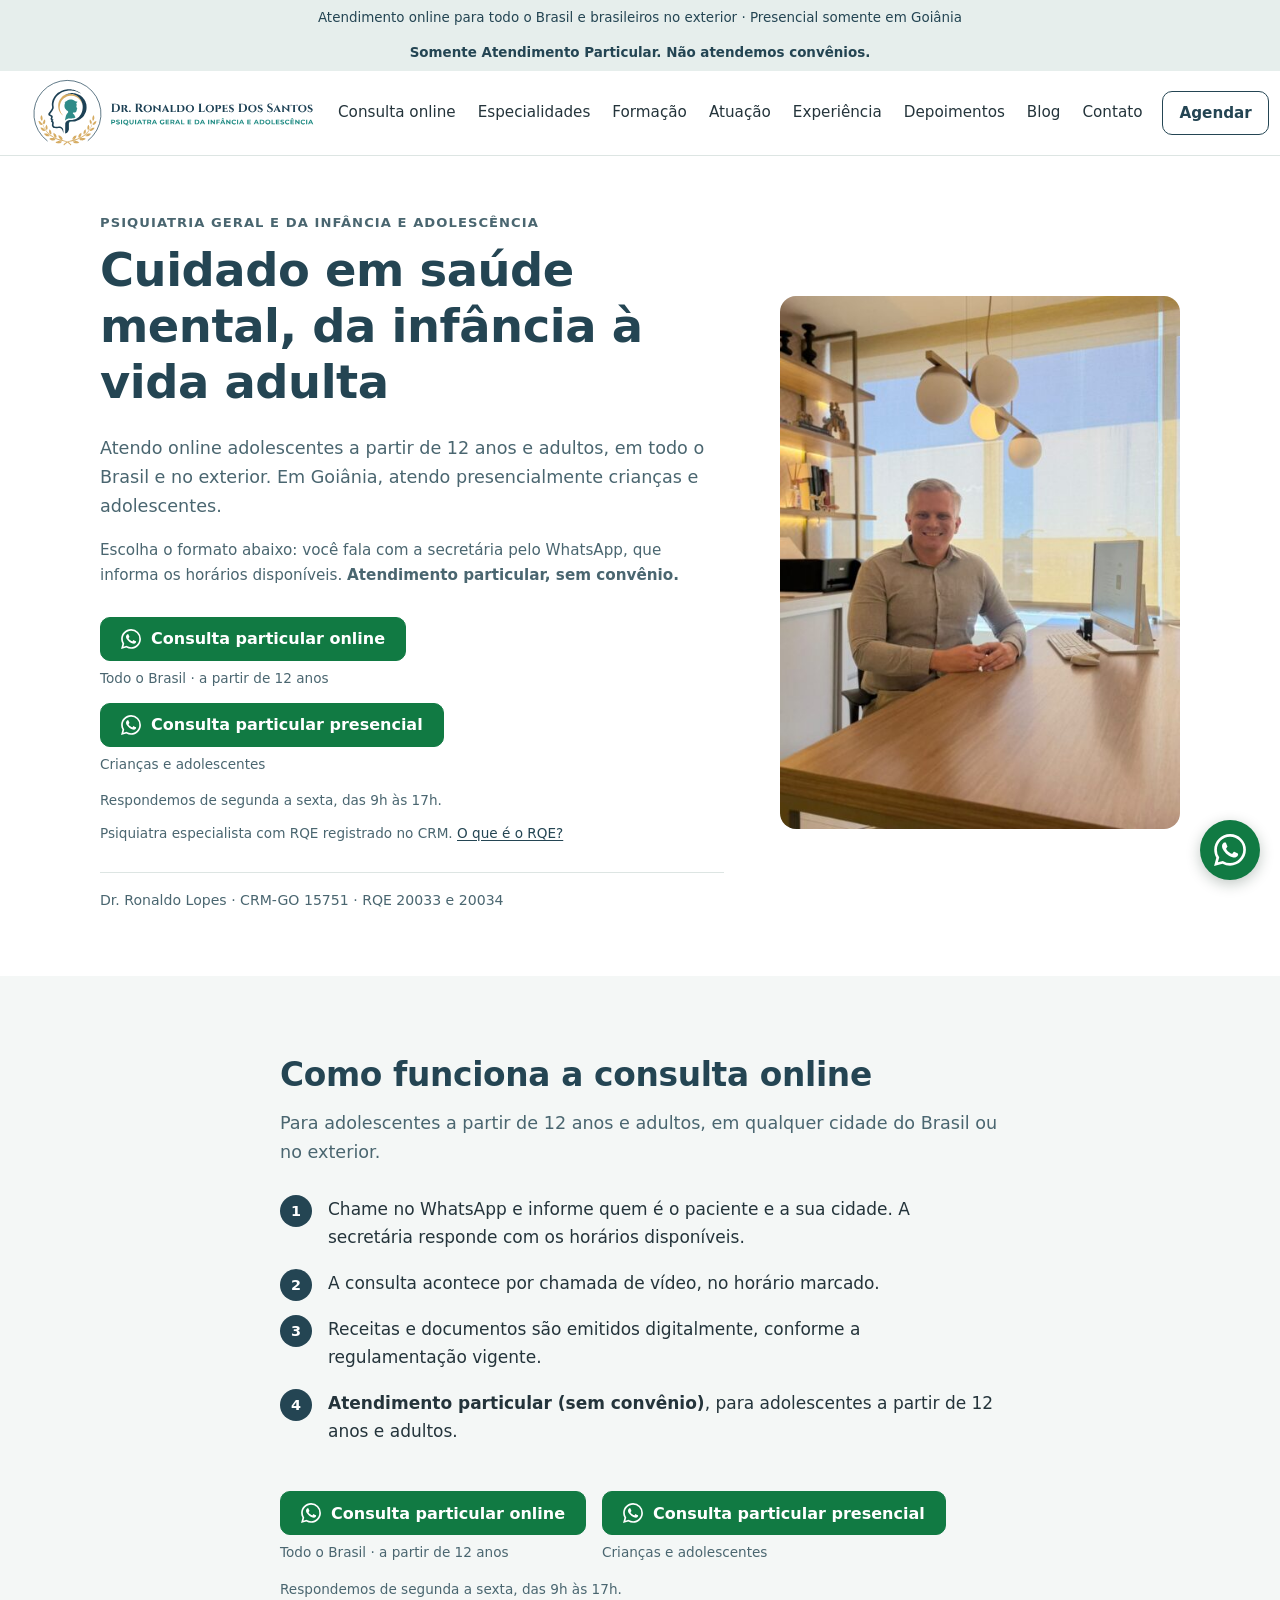
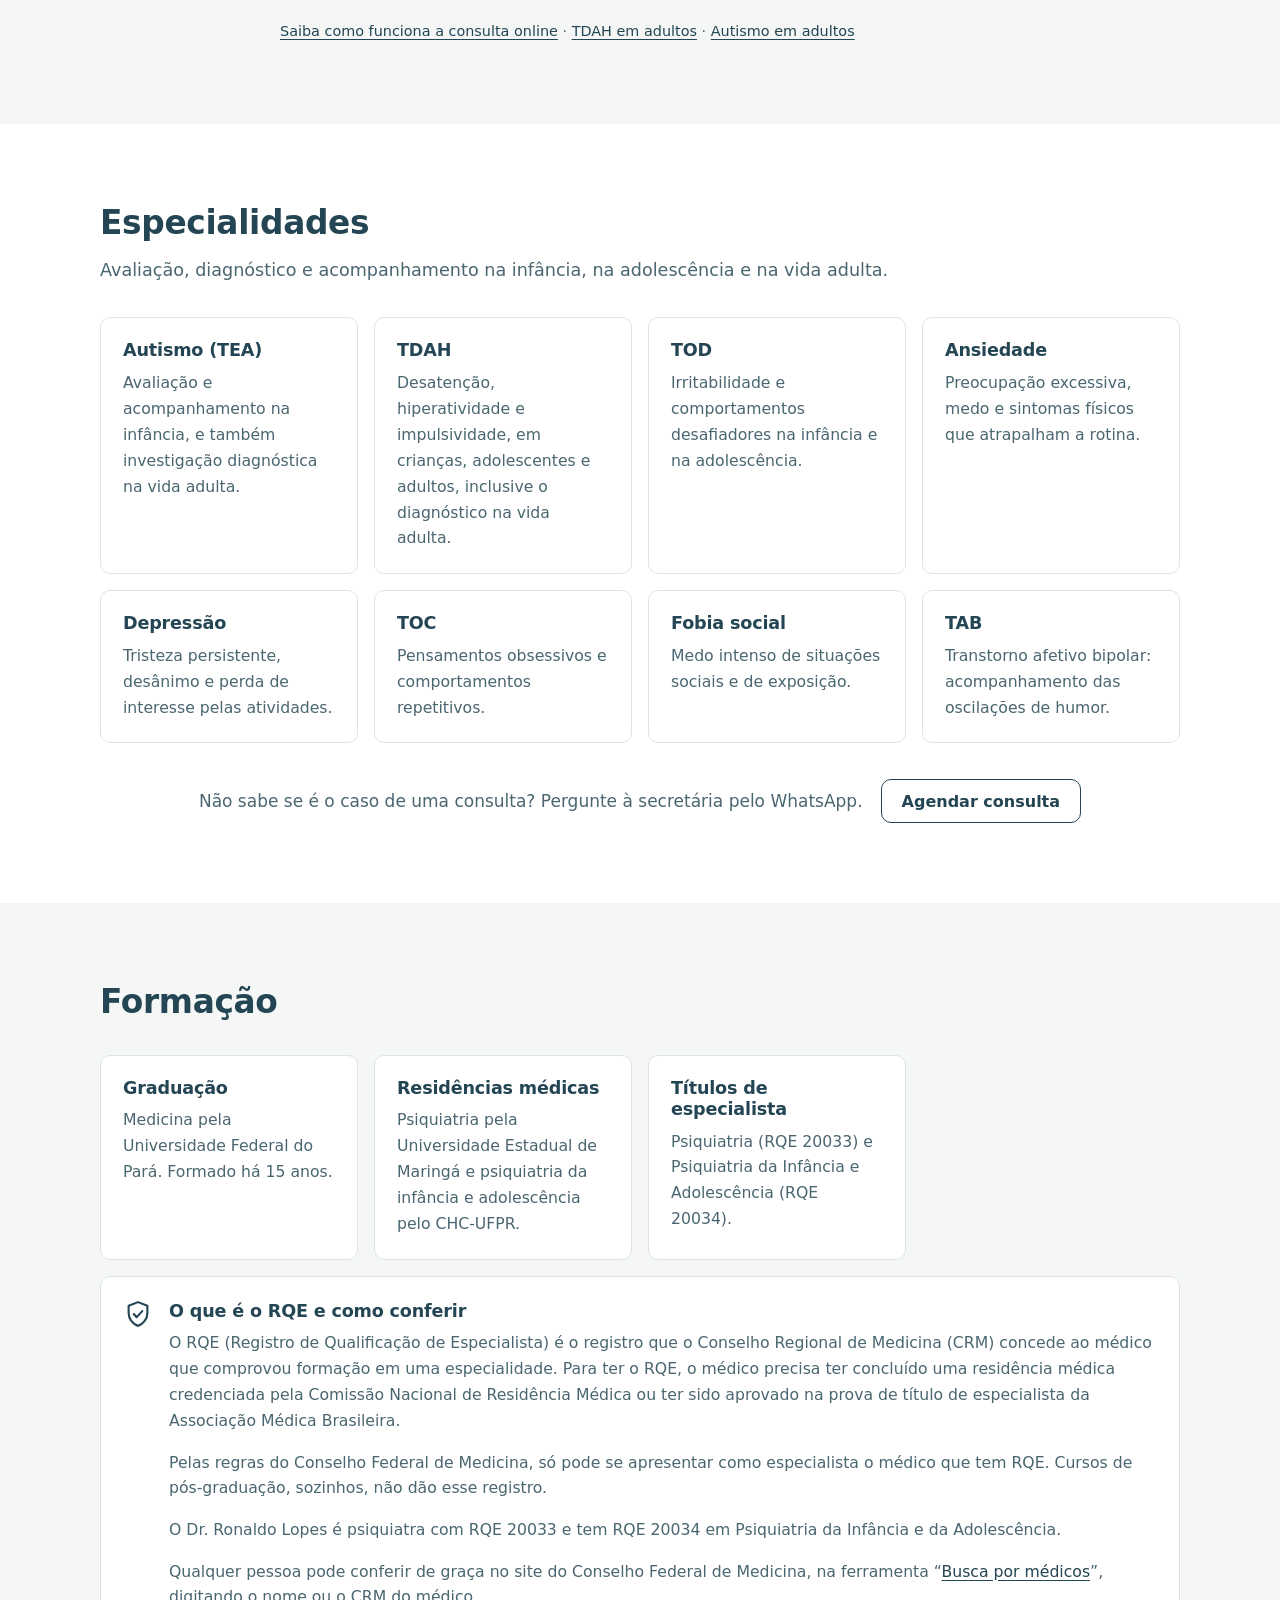
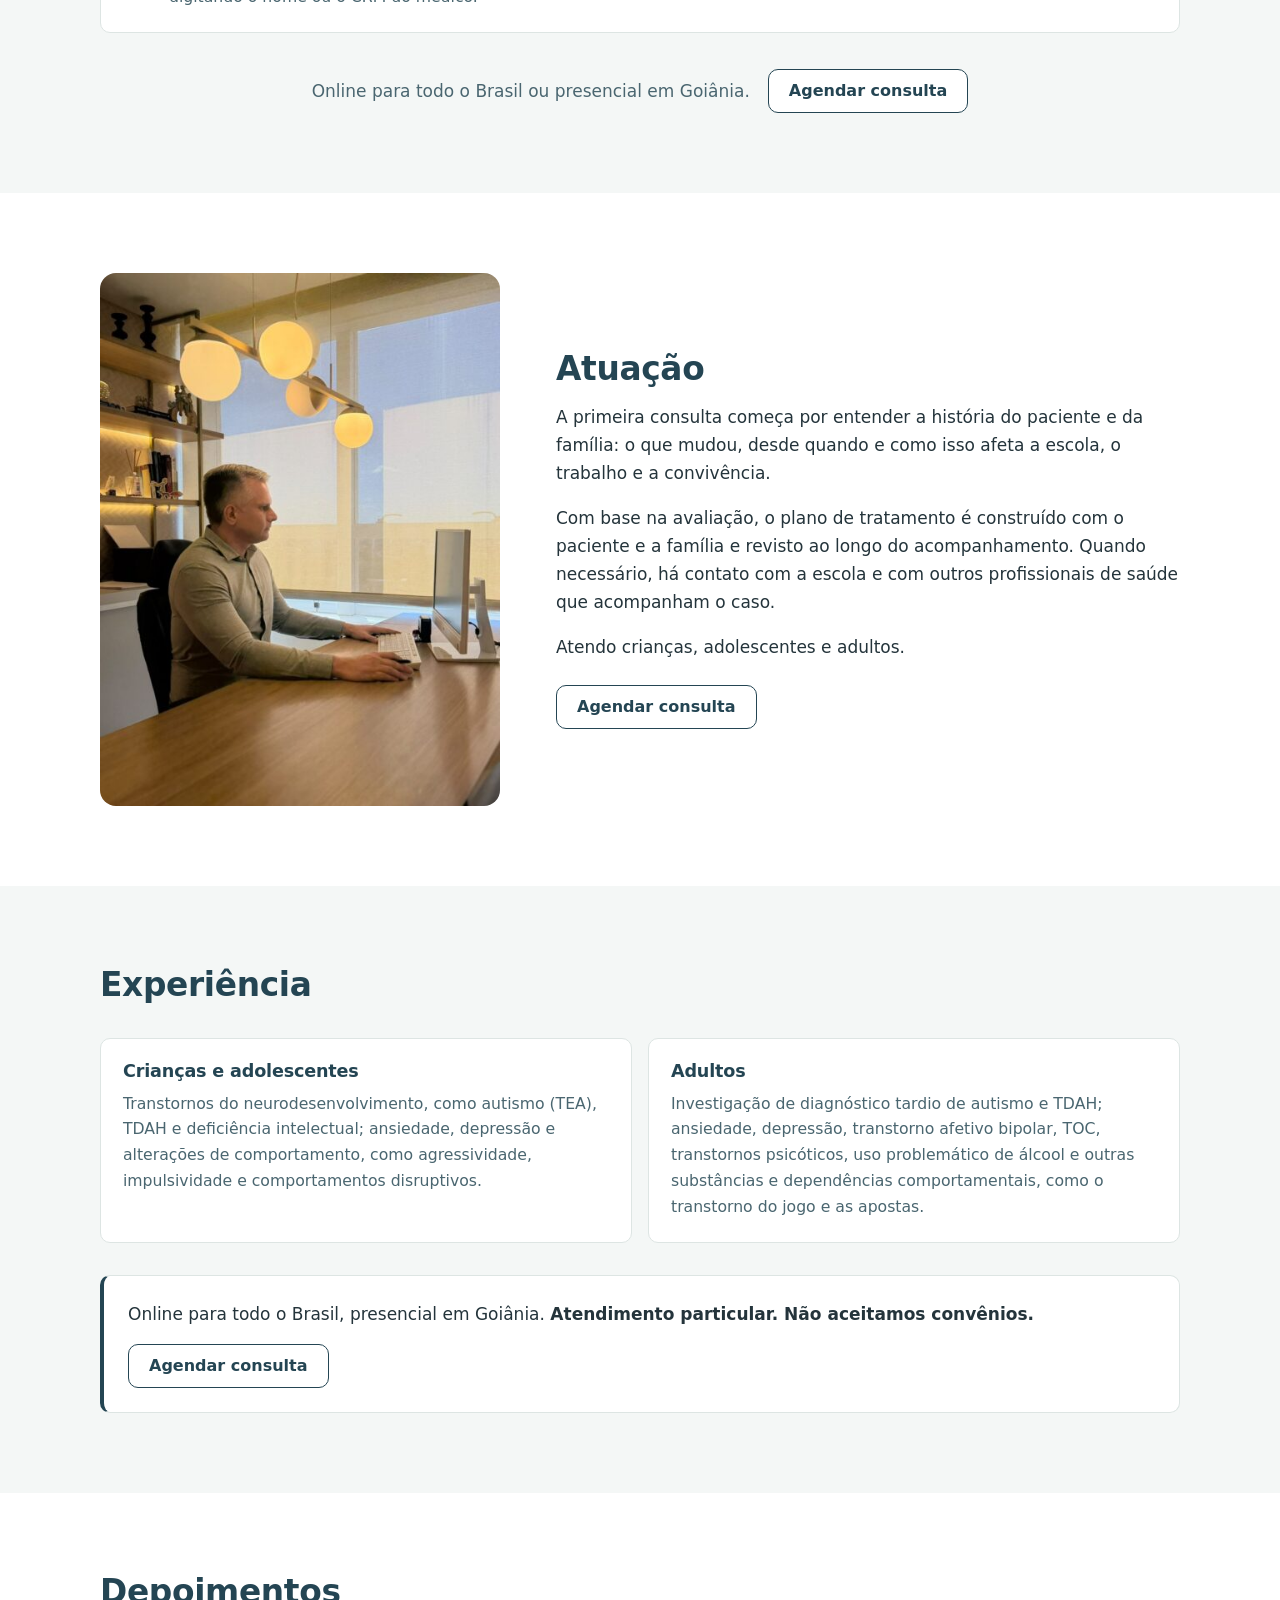
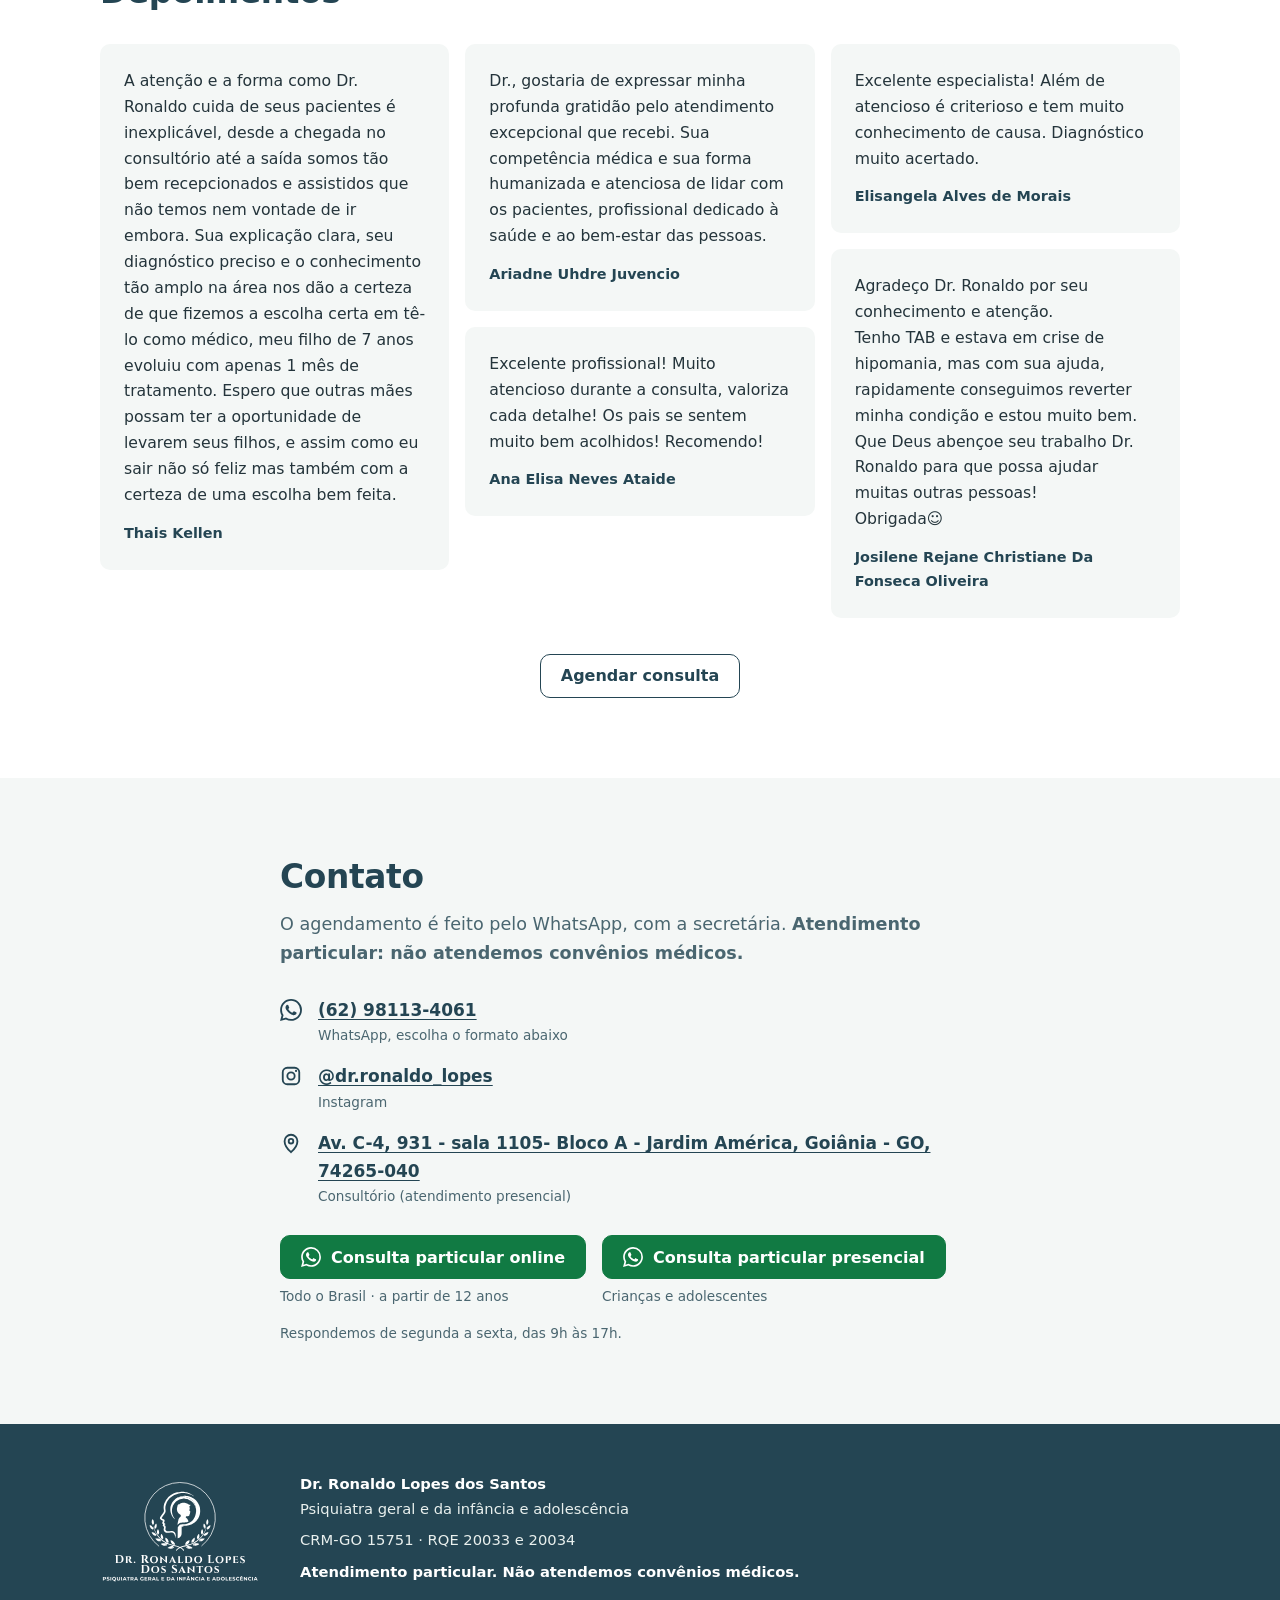
==== commit 3c3f0a2b: "blog" ====
--- a/index.html
+++ b/index.html
@@ -27,13 +27,13 @@
   <div class="topo__barra">
     <a class="topo__logo" href="#inicio"><img src="assets/img/logo-horizontal.svg" alt="Dr. Ronaldo Lopes dos Santos, psiquiatra geral e da infância e adolescência" width="300" height="100"></a>
     <nav class="topo__nav" aria-label="Seções">
-      <a href="consulta-online/">Consulta online</a><a href="#especialidades">Especialidades</a><a href="#formacao">Formação</a><a href="#atuacao">Atuação</a><a href="#experiencia">Experiência</a><a href="#depoimentos">Depoimentos</a><a href="#contato">Contato</a>
+      <a href="consulta-online/">Consulta online</a><a href="#especialidades">Especialidades</a><a href="#formacao">Formação</a><a href="#atuacao">Atuação</a><a href="#experiencia">Experiência</a><a href="#depoimentos">Depoimentos</a><a href="blog/">Blog</a><a href="#contato">Contato</a>
     </nav>
     <a class="botao botao--secundario botao--compacto" href="#agendar">Agendar</a>
     <details class="topo__menu">
       <summary><svg viewBox="0 0 24 24" aria-hidden="true" focusable="false"><path d="M4 7h16M4 12h16M4 17h16" stroke="currentColor" stroke-width="2" stroke-linecap="round"/></svg><span class="so-leitor">Menu</span></summary>
       <nav aria-label="Seções">
-        <a href="consulta-online/">Consulta online</a><a href="#especialidades">Especialidades</a><a href="#formacao">Formação</a><a href="#atuacao">Atuação</a><a href="#experiencia">Experiência</a><a href="#depoimentos">Depoimentos</a><a href="#contato">Contato</a>
+        <a href="consulta-online/">Consulta online</a><a href="#especialidades">Especialidades</a><a href="#formacao">Formação</a><a href="#atuacao">Atuação</a><a href="#experiencia">Experiência</a><a href="#depoimentos">Depoimentos</a><a href="blog/">Blog</a><a href="#contato">Contato</a>
       </nav>
     </details>
   </div>
--- a/assets/css/site.css
+++ b/assets/css/site.css
@@ -41,7 +41,7 @@
 
 /* cabecalho */
 .topo{position:sticky;top:0;z-index:50;background:rgba(255,255,255,.96);border-bottom:1px solid var(--linha);-webkit-backdrop-filter:saturate(1.4) blur(6px);backdrop-filter:saturate(1.4) blur(6px)}
-.topo__barra{max-width:1200px;margin:0 auto;padding:0 20px;height:var(--topo);display:flex;align-items:center;gap:20px}
+.topo__barra{max-width:1260px;margin:0 auto;padding:0 20px;height:var(--topo);display:flex;align-items:center;gap:20px}
 .topo__logo{flex:0 0 auto;margin-right:auto}
 /* o desenho do logo ocupa so de y=15 a y=83 da caixa de 100 do SVG: a imagem cresce e
    a margem negativa devolve o vazio de cima e de baixo, sem mexer no arquivo */
@@ -56,10 +56,10 @@
 .topo__menu summary::-webkit-details-marker{display:none}
 .topo__menu nav{position:absolute;right:0;top:calc(100% + 8px);min-width:220px;padding:8px;background:#fff;border:1px solid var(--linha);border-radius:var(--raio);box-shadow:0 8px 24px rgba(20,40,50,.08)}
 .topo__menu nav a{display:block;padding:10px 12px;border-radius:6px}
-/* o cabecalho inteiro (logo + 7 itens + Agendar) precisa de ~1175px: abaixo de 1200,
+/* o cabecalho inteiro (logo + 8 itens + Agendar) precisa de ~1230px: abaixo de 1280,
    os links vao para o menu de tres linhas, senao a pagina rola de lado */
-@media (max-width:1199px){.topo__nav{display:none}.topo__menu{display:block}}
-@media (max-width:1199px){:root{--topo:72px}.topo__logo img{height:72px;margin:-11px 0 -12px}}
+@media (max-width:1279px){.topo__nav{display:none}.topo__menu{display:block}}
+@media (max-width:1279px){:root{--topo:72px}.topo__logo img{height:72px;margin:-11px 0 -12px}}
 @media (max-width:420px){.topo__barra{gap:8px;padding:0 12px}.topo__logo img{height:64px;margin:-10px 0 -11px}}
 @media (max-width:359px){.topo__logo img{height:50px;margin:-7px 0 -8px}}
 
@@ -194,3 +194,39 @@
 @media (max-width:599px){.rqe{flex-direction:column;gap:8px}}
 .linha-rqe{margin:10px 0 0;font-size:.85rem;color:var(--suave)}
 @media (max-width:599px){.linha-rqe{text-align:center}}
+
+/* blog: indice /blog/ e materias /blog/<slug>/ */
+.trilha{margin:0 0 20px;font-size:.85rem;color:var(--suave)}
+.trilha ol{list-style:none;margin:0;padding:0;display:flex;flex-wrap:wrap;gap:4px}
+.trilha li+li::before{content:"›";margin-right:6px;color:var(--suave)}
+.trilha a{color:var(--suave)}
+.conteudo--artigo{max-width:760px}
+.artigo{padding-top:40px}
+.artigo h1{margin-bottom:.4em}
+.artigo__autoria{margin:0 0 24px;font-size:.88rem;line-height:1.55;color:var(--suave)}
+.artigo__capa img{width:100%;height:auto;border-radius:var(--raio)}
+.artigo__capa{margin:0 0 28px}
+.artigo__capa figcaption{margin-top:6px;font-size:.8rem;color:var(--suave)}
+.artigo>.conteudo>p,.artigo>.conteudo>ul{font-size:18px;line-height:1.7}
+.artigo h2{margin:1.8em 0 .5em;font-size:clamp(1.35rem,1.15rem + .8vw,1.65rem)}
+.artigo ul{margin:0 0 1.2em;padding:16px 20px 16px 40px;background:var(--fundo-claro);border-radius:var(--raio)}
+.artigo li{margin-bottom:.45em}
+.artigo li:last-child{margin-bottom:0}
+.artigo__resumo{margin:0 0 8px;padding:16px 20px;border-left:4px solid var(--marca);background:var(--marca-clara);border-radius:0 var(--raio) var(--raio) 0}
+.artigo__resumo p{margin:0;font-size:1rem;line-height:1.6;color:var(--marca)}
+.alerta{margin:0 0 24px;padding:16px 20px;border:1.5px solid #b3261e;border-radius:var(--raio);background:#fdf3f2}
+.alerta p{margin:0;font-size:1rem;line-height:1.6;color:#5c1410}
+.alerta a{color:#8c1d18;font-weight:600}
+.artigo__aviso{margin:32px 0 0;padding-top:16px;border-top:1px solid var(--linha);font-size:.92rem!important;color:var(--suave)}
+.blog-cards{list-style:none;margin:32px 0 0;padding:0;display:grid;grid-template-columns:1fr;gap:20px}
+@media (min-width:700px){.blog-cards{grid-template-columns:repeat(2,minmax(0,1fr))}}
+@media (min-width:1000px){.blog-cards:not(.blog-cards--dois){grid-template-columns:repeat(3,minmax(0,1fr))}}
+.blog-card{display:flex;flex-direction:column;background:#fff;border:1px solid var(--linha);border-radius:var(--raio);overflow:hidden}
+/* capas sao fotos de pessoas: se o recorte mudar, o enquadramento preserva os rostos */
+.blog-card__capa img,.artigo__capa img{object-position:center 35%}
+.blog-card__capa img{width:100%;height:auto;aspect-ratio:1200/630;object-fit:cover}
+.blog-card h2,.blog-card h3{margin:18px 20px 8px;font-size:1.15rem;line-height:1.3}
+.blog-card h2 a,.blog-card h3 a{color:var(--marca);text-decoration:none}
+.blog-card h2 a:hover,.blog-card h3 a:hover{text-decoration:underline}
+.blog-card p{margin:0 20px 12px;font-size:.95rem;color:var(--suave)}
+.blog-card__ler{margin:auto 20px 20px;font-weight:600}
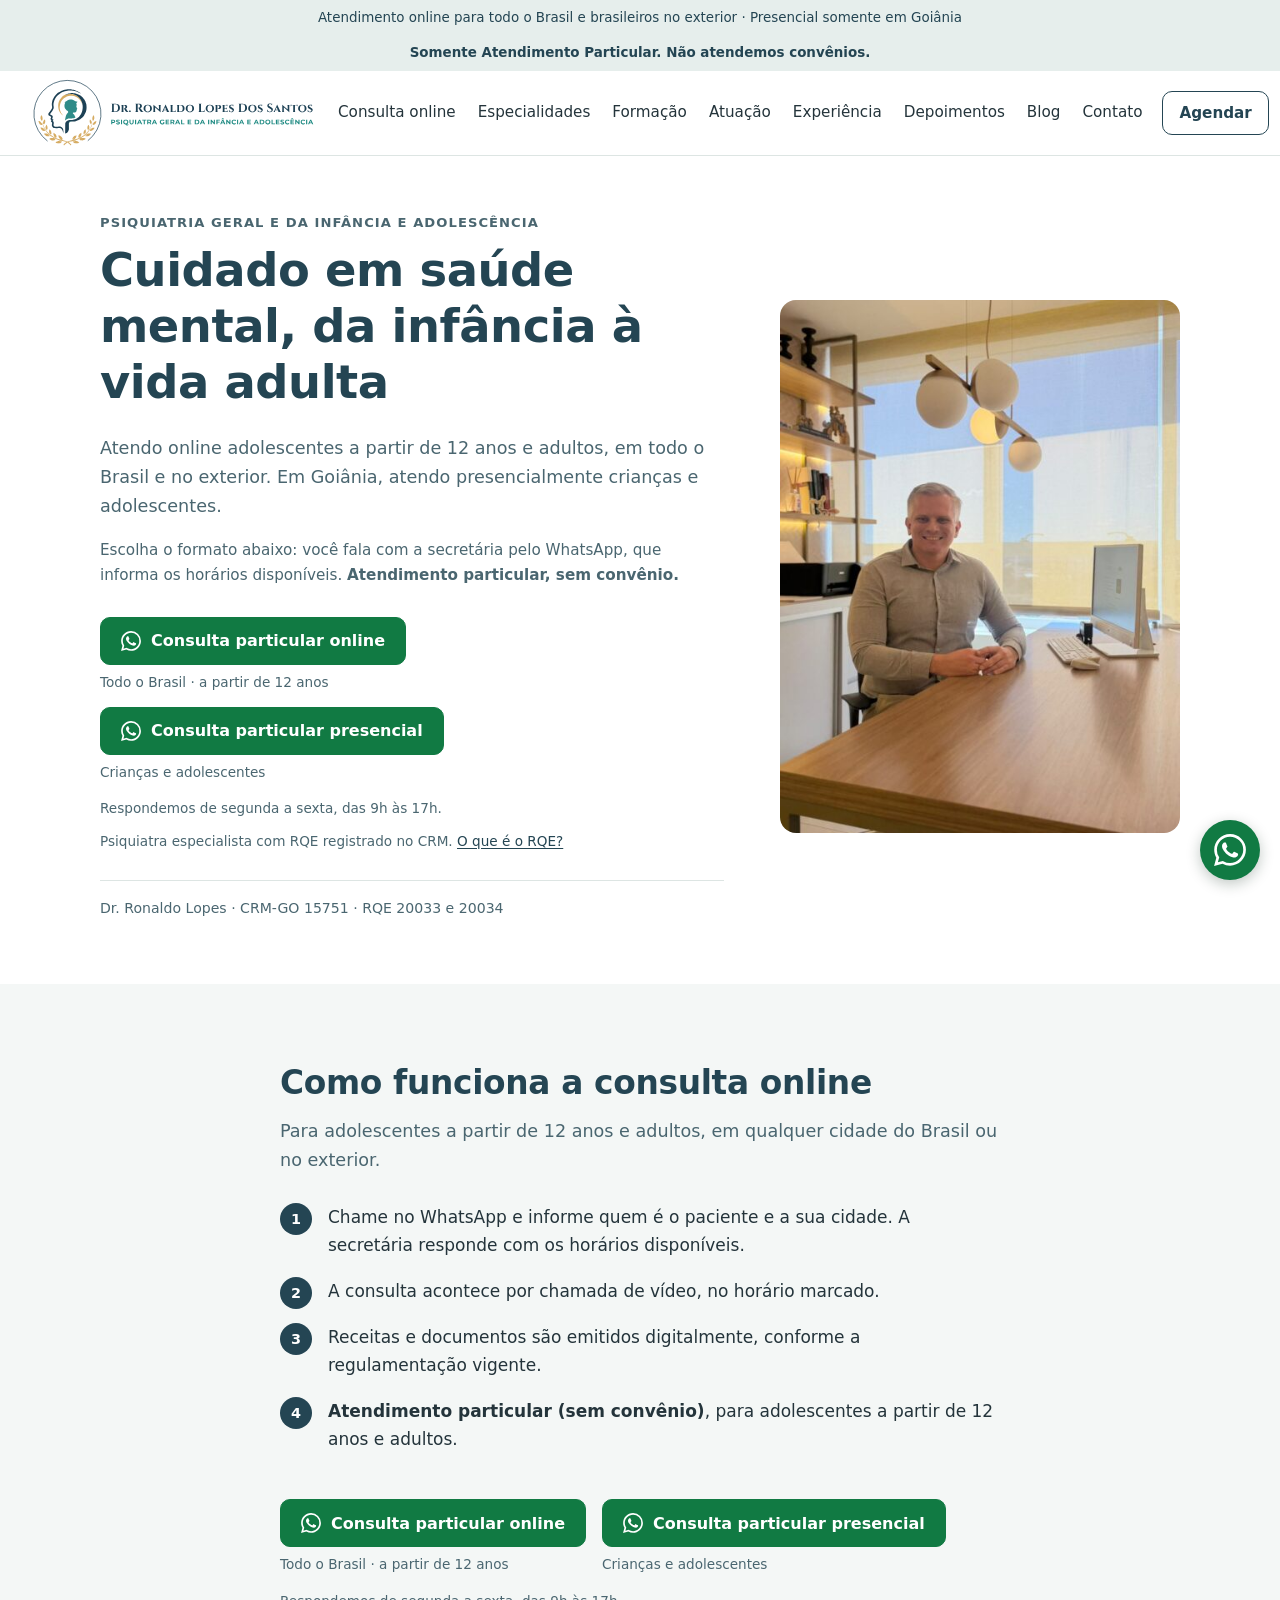
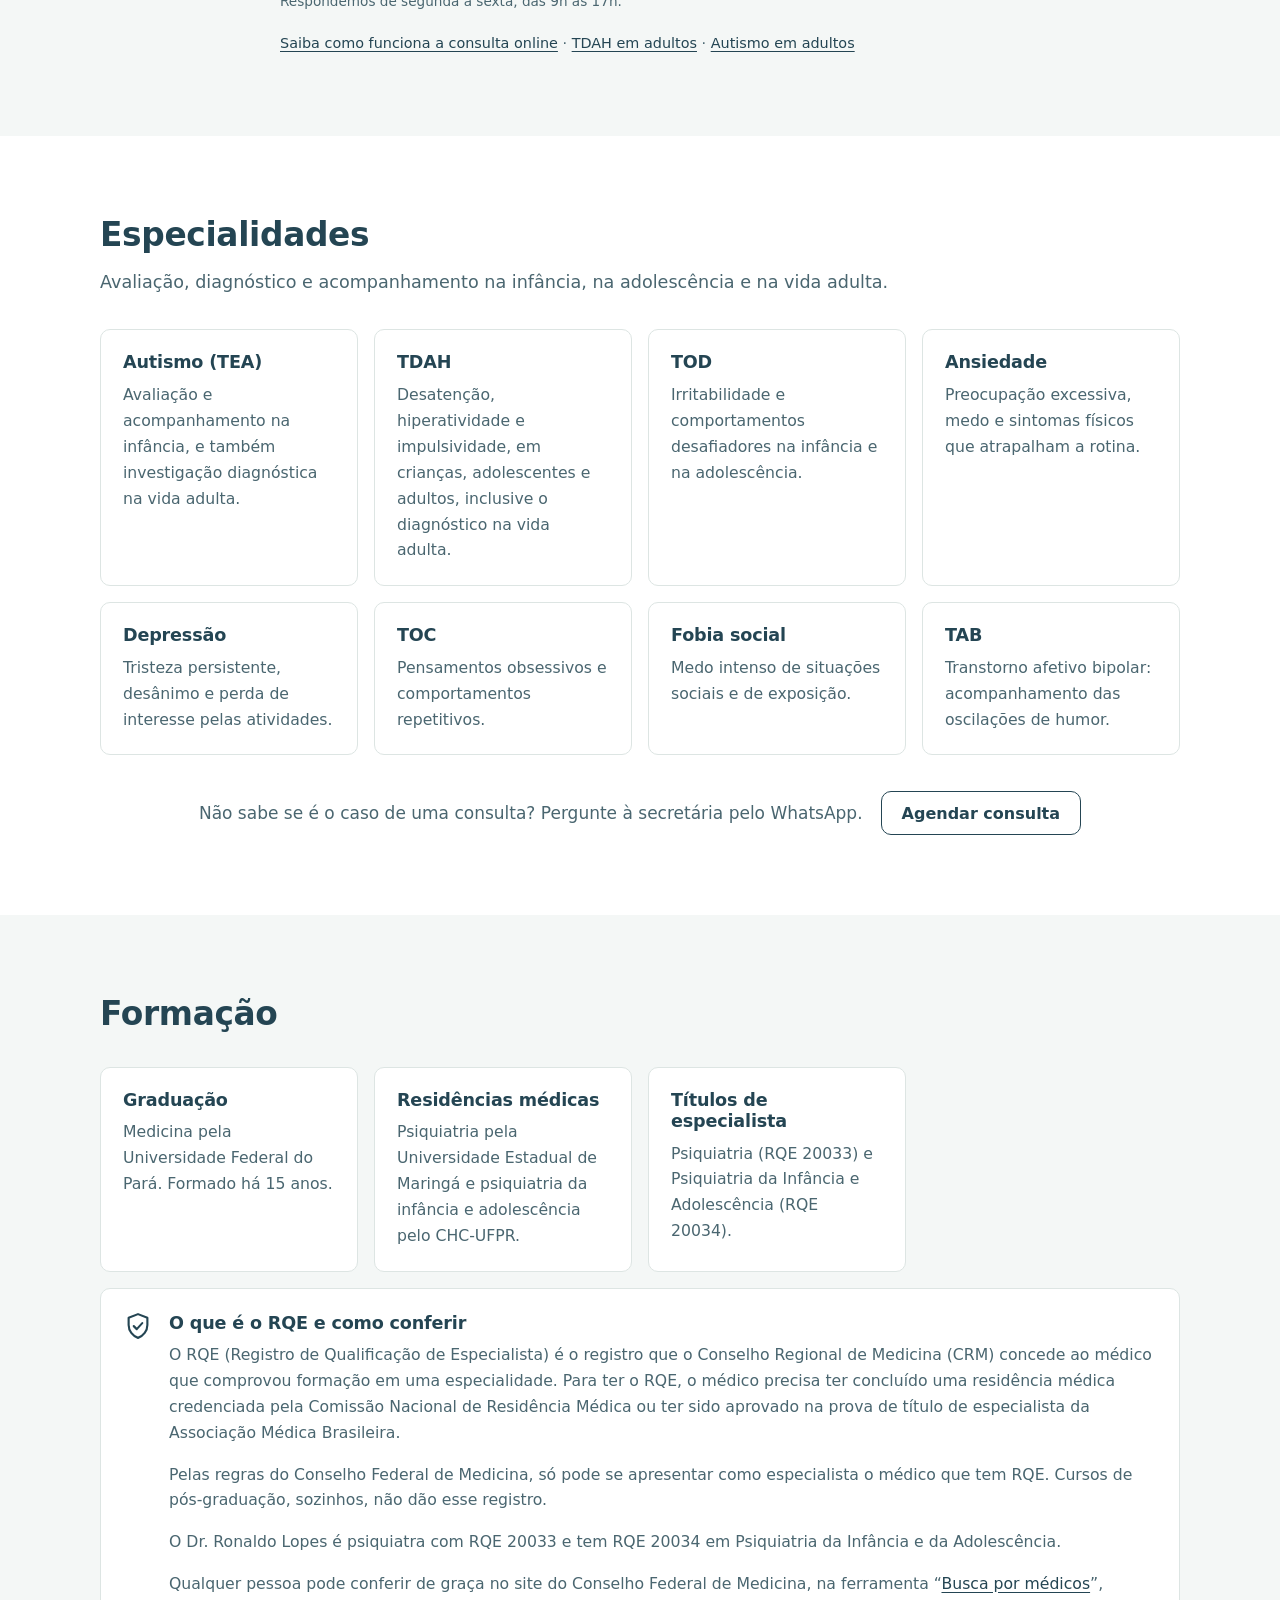
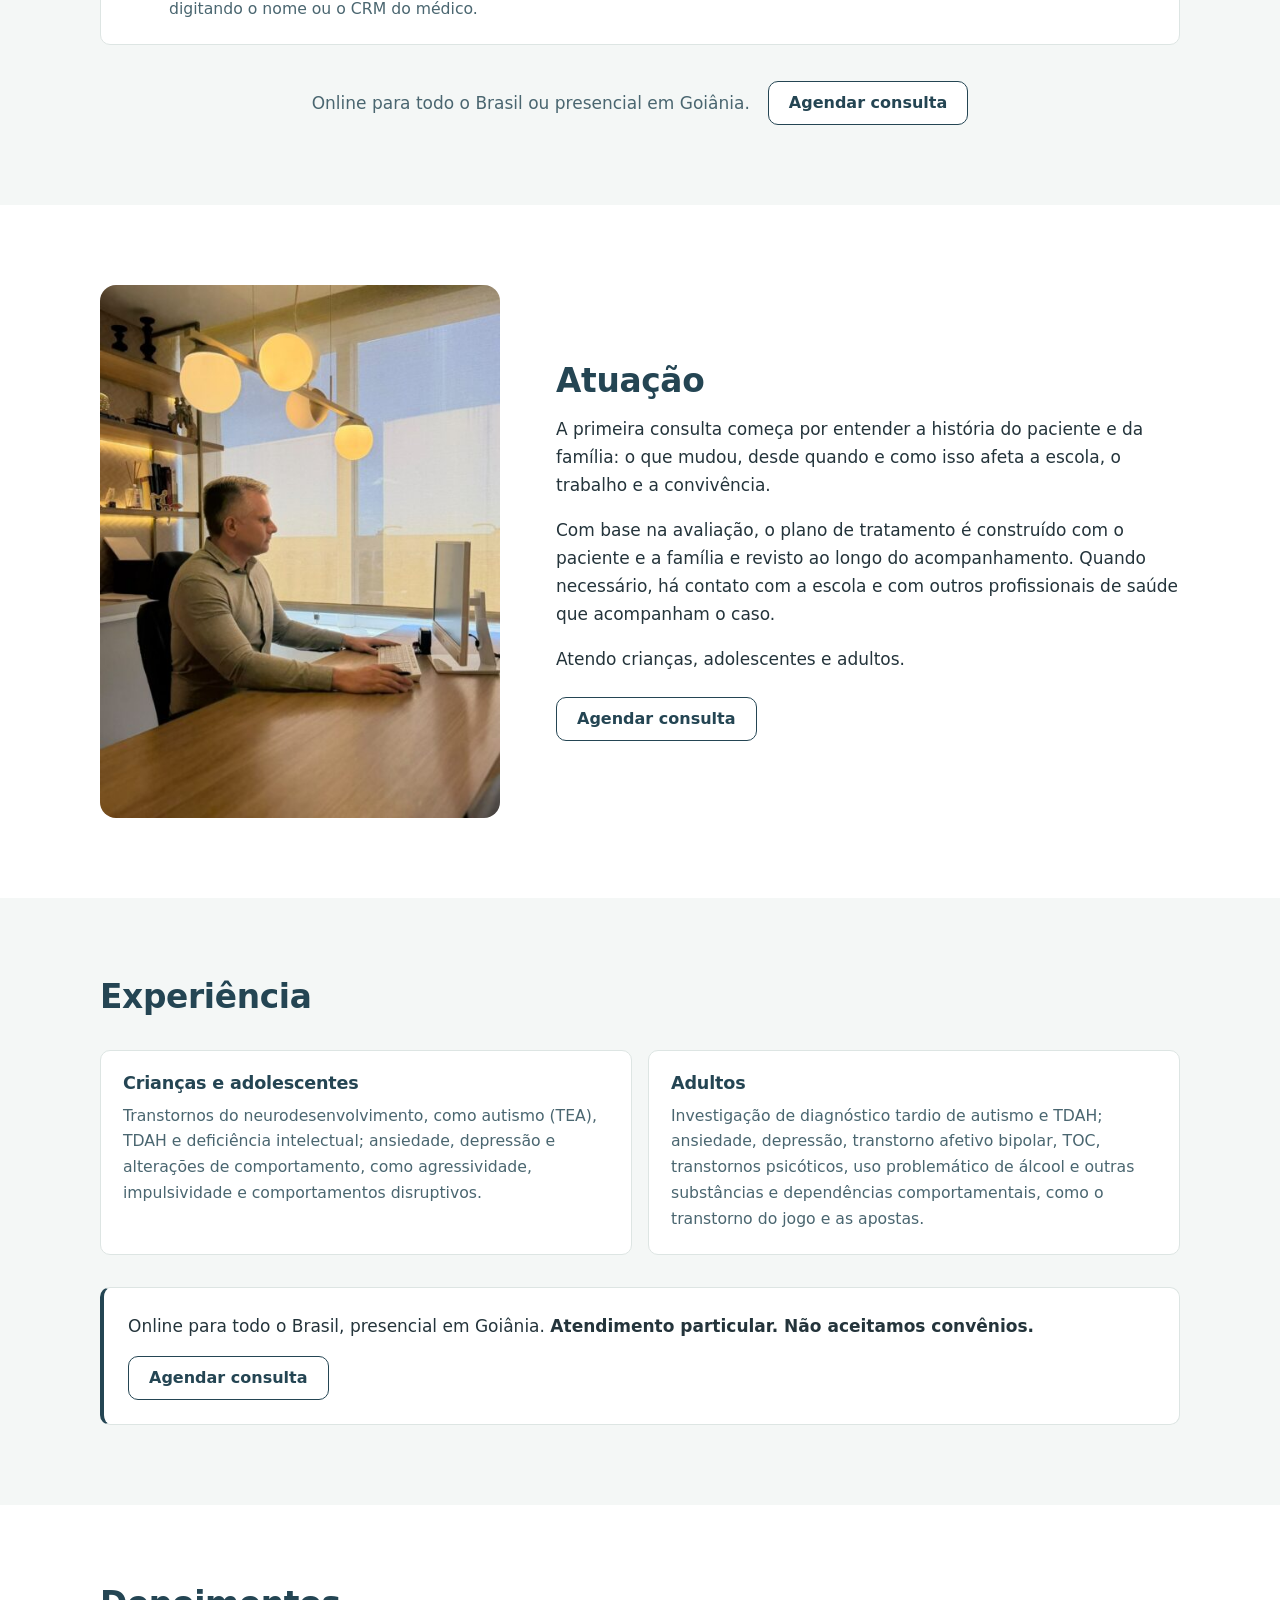
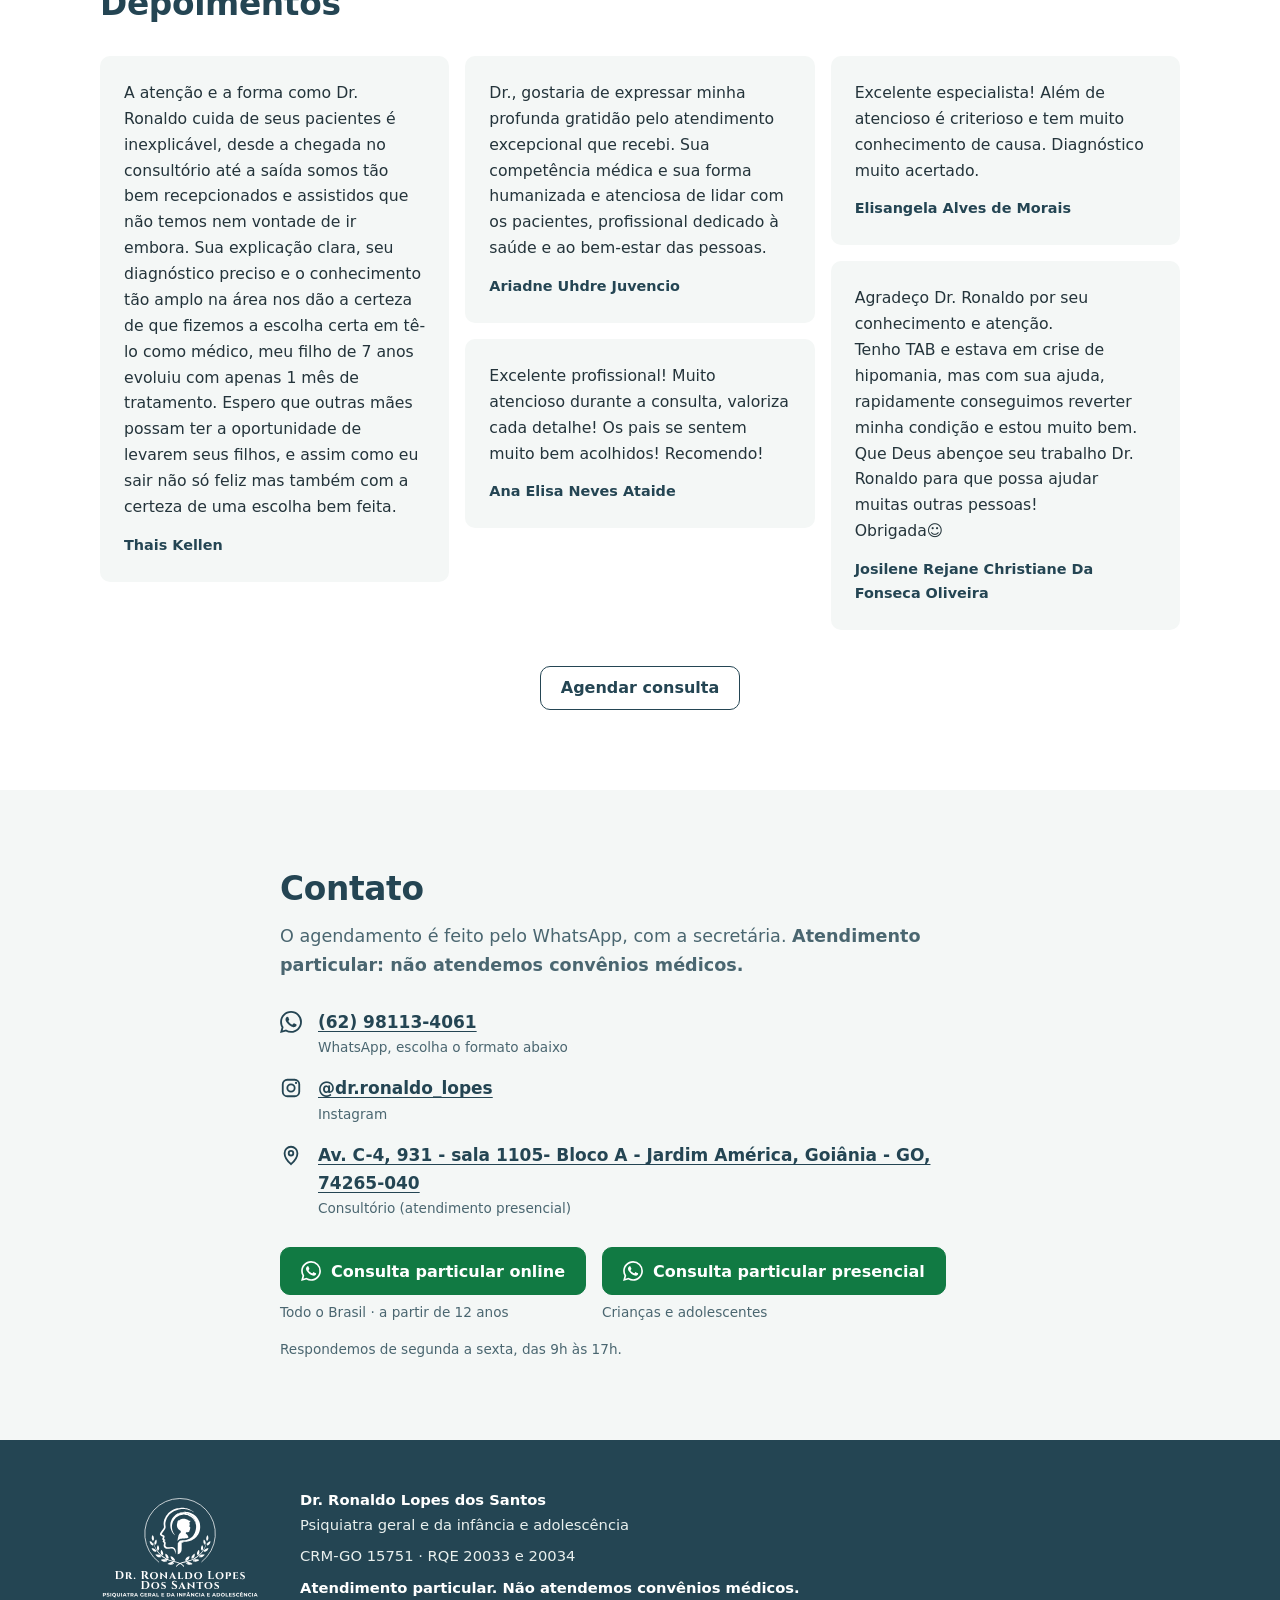
==== commit 3168a482: "GTM noscript logo apos <body> e botoes de WhatsApp com 48 px - o <noscript> do GTM sai do fim do <bo" ====
--- a/index.html
+++ b/index.html
@@ -20,6 +20,9 @@
 <link rel="stylesheet" href="assets/css/site.css">
 </head>
 <body>
+<!-- Google Tag Manager (noscript) -->
+<noscript><iframe src="https://www.googletagmanager.com/ns.html?id=GTM-PZ346GTV" height="0" width="0" style="display:none;visibility:hidden"></iframe></noscript>
+<!-- End Google Tag Manager (noscript) -->
 <p class="faixa">Atendimento online para todo o Brasil e brasileiros no exterior · Presencial somente em Goiânia</p>
 <p class="faixa"><strong>Somente Atendimento Particular. Não atendemos convênios.</strong></p>
 
@@ -184,9 +187,6 @@
   </div>
 </footer>
 <a class="bolha" href="#agendar" aria-label="Agendar consulta pelo WhatsApp: escolher online ou presencial"><svg viewBox="0 0 24 24" aria-hidden="true" focusable="false"><path d="M17.472 14.382c-.297-.149-1.758-.867-2.03-.967-.273-.099-.471-.148-.67.15-.197.297-.767.966-.94 1.164-.173.199-.347.223-.644.075-.297-.15-1.255-.463-2.39-1.475-.883-.788-1.48-1.761-1.653-2.059-.173-.297-.018-.458.13-.606.134-.133.298-.347.446-.52.149-.174.198-.298.298-.497.099-.198.05-.371-.025-.52-.075-.149-.669-1.612-.916-2.207-.242-.579-.487-.5-.669-.51-.173-.008-.371-.01-.57-.01-.198 0-.52.074-.792.372-.272.297-1.04 1.016-1.04 2.479 0 1.462 1.065 2.875 1.213 3.074.149.198 2.096 3.2 5.077 4.487.709.306 1.262.489 1.694.625.712.227 1.36.195 1.871.118.571-.085 1.758-.719 2.006-1.413.248-.694.248-1.289.173-1.413-.074-.124-.272-.198-.57-.347m-5.421 7.403h-.004a9.87 9.87 0 0 1-5.031-1.378l-.361-.214-3.741.982.998-3.648-.235-.374a9.86 9.86 0 0 1-1.51-5.26c.001-5.45 4.436-9.884 9.888-9.884 2.64 0 5.122 1.03 6.988 2.898a9.825 9.825 0 0 1 2.893 6.994c-.003 5.45-4.437 9.884-9.885 9.884m8.413-18.297A11.815 11.815 0 0 0 12.05 0C5.495 0 .16 5.335.157 11.892c0 2.096.547 4.142 1.588 5.945L.057 24l6.305-1.654a11.882 11.882 0 0 0 5.683 1.448h.005c6.554 0 11.89-5.335 11.893-11.893a11.821 11.821 0 0 0-3.48-8.413z"/></svg></a>
-<!-- Google Tag Manager (noscript) -->
-<noscript><iframe src="https://www.googletagmanager.com/ns.html?id=GTM-PZ346GTV" height="0" width="0" style="display:none;visibility:hidden"></iframe></noscript>
-<!-- End Google Tag Manager (noscript) -->
 <script src="assets/js/site.js" defer></script>
 </body>
 </html>
--- a/assets/css/site.css
+++ b/assets/css/site.css
@@ -68,7 +68,7 @@
 .botao--secundario{background:#fff;color:var(--marca);border:1.5px solid var(--marca)}
 .botao--secundario:hover{background:var(--marca);color:#fff}
 .botao--compacto{padding:8px 16px;font-size:.95rem}
-.botao--whatsapp{background:var(--whatsapp);color:#fff;border:1.5px solid var(--whatsapp)}
+.botao--whatsapp{min-height:48px;background:var(--whatsapp);color:#fff;border:1.5px solid var(--whatsapp)}
 .botao--whatsapp:hover{background:var(--whatsapp-escuro);border-color:var(--whatsapp-escuro);color:#fff}
 /* o clique no icone precisa cair no <a>: num acionador "Todos os elementos" do GTM,
    um clique com alvo no <svg> chega sem Click URL e a conversao se perde */
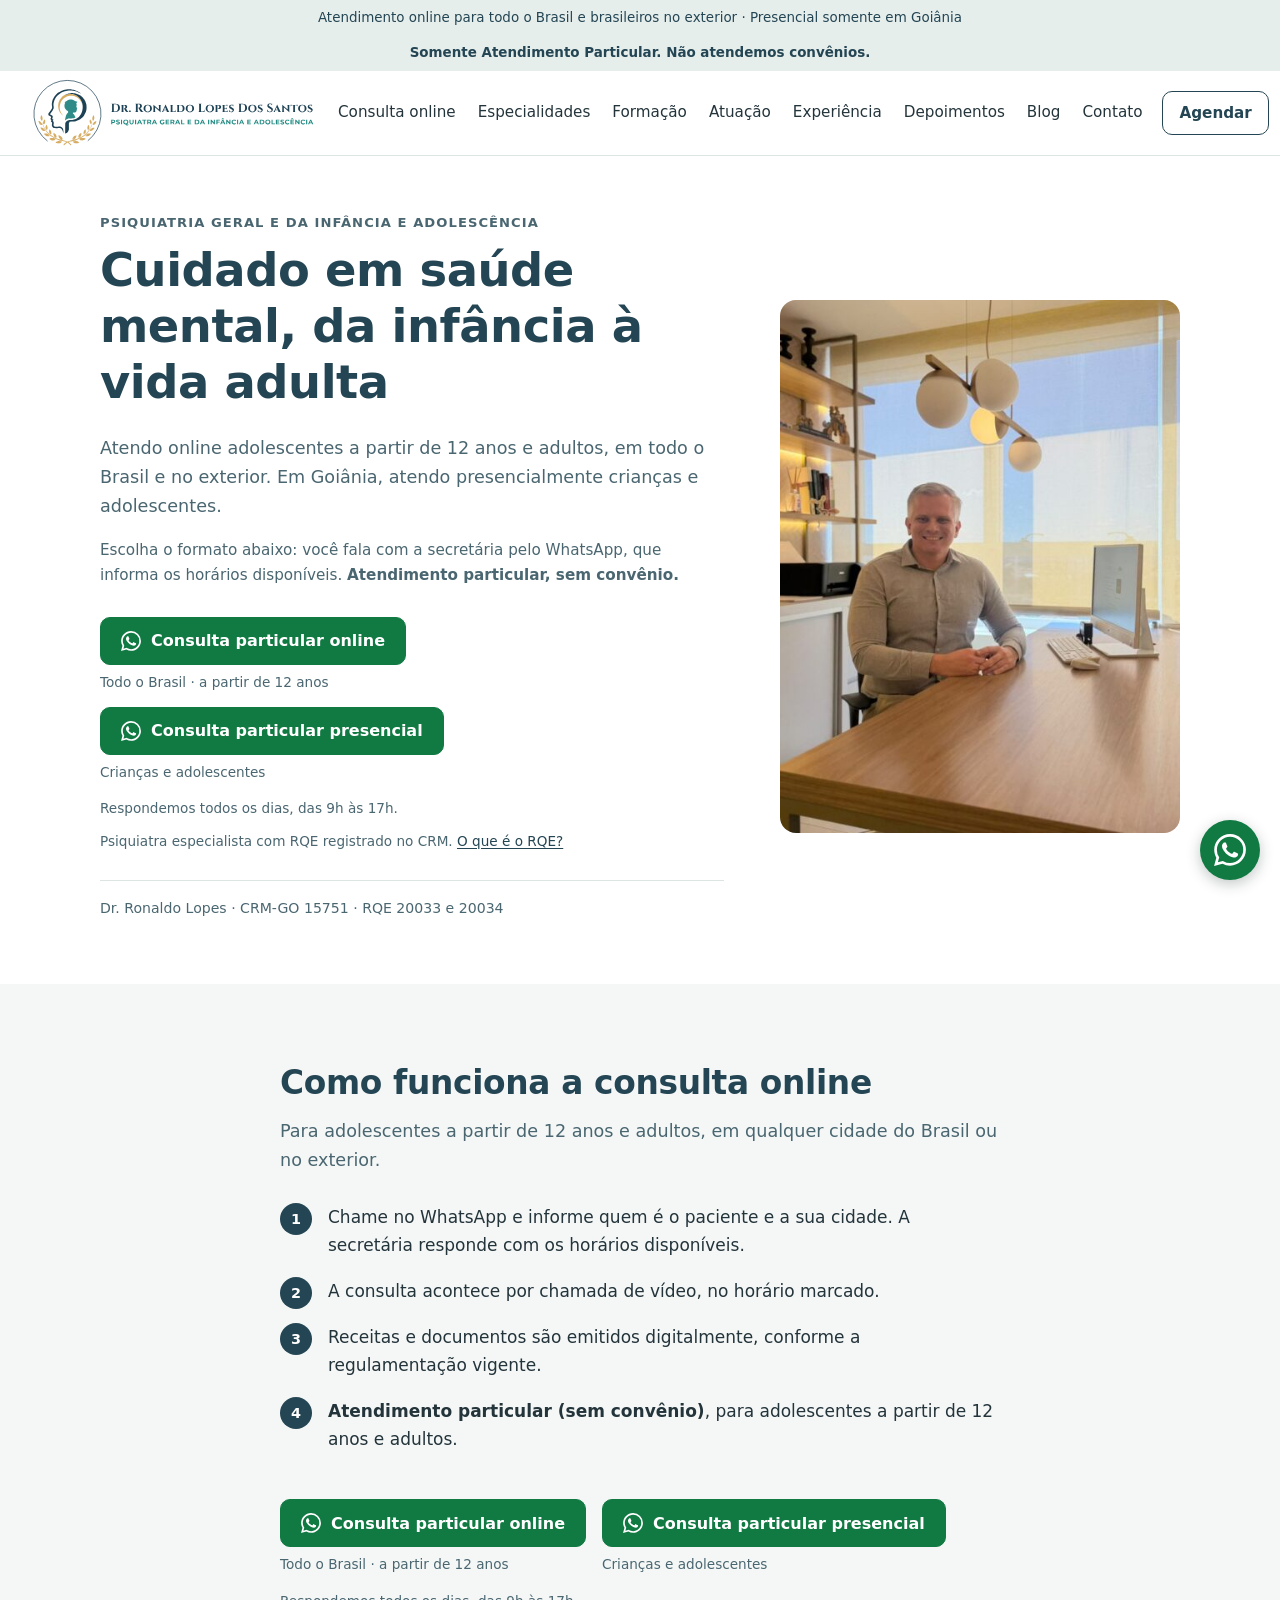
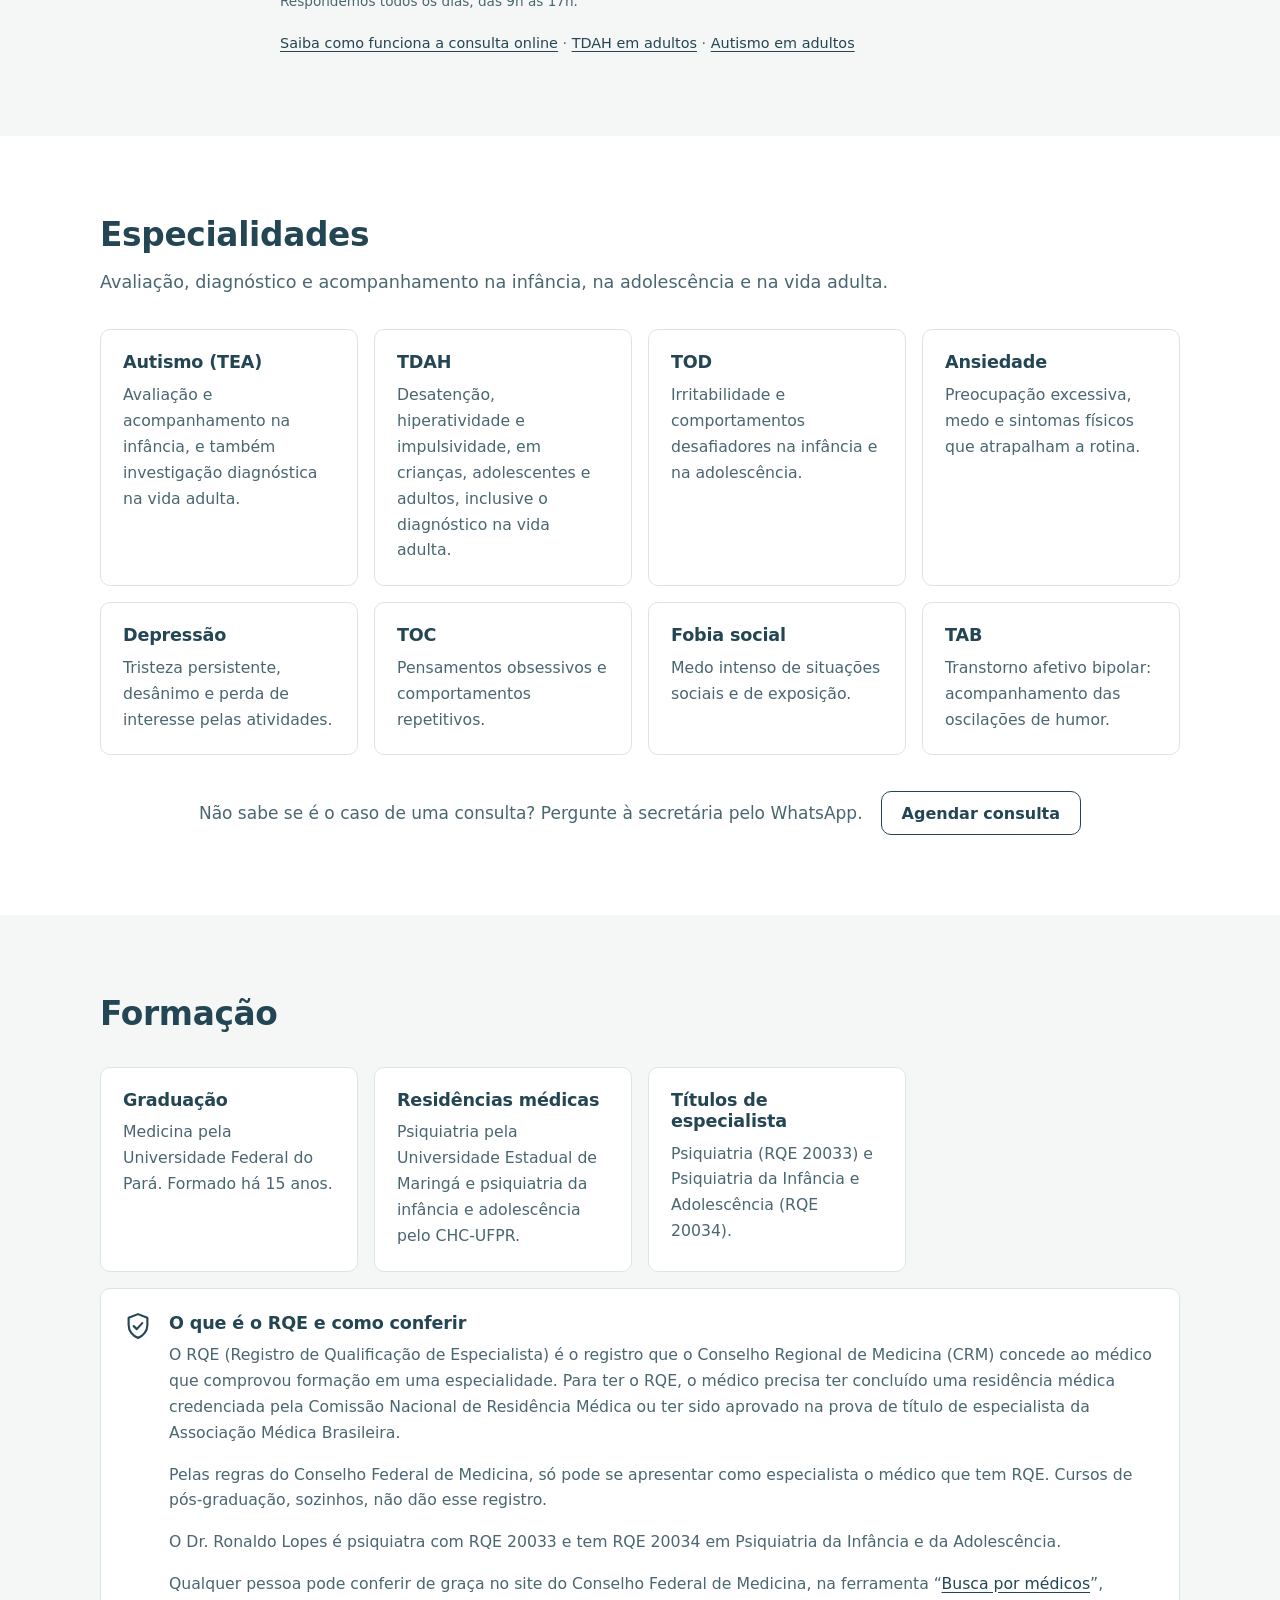
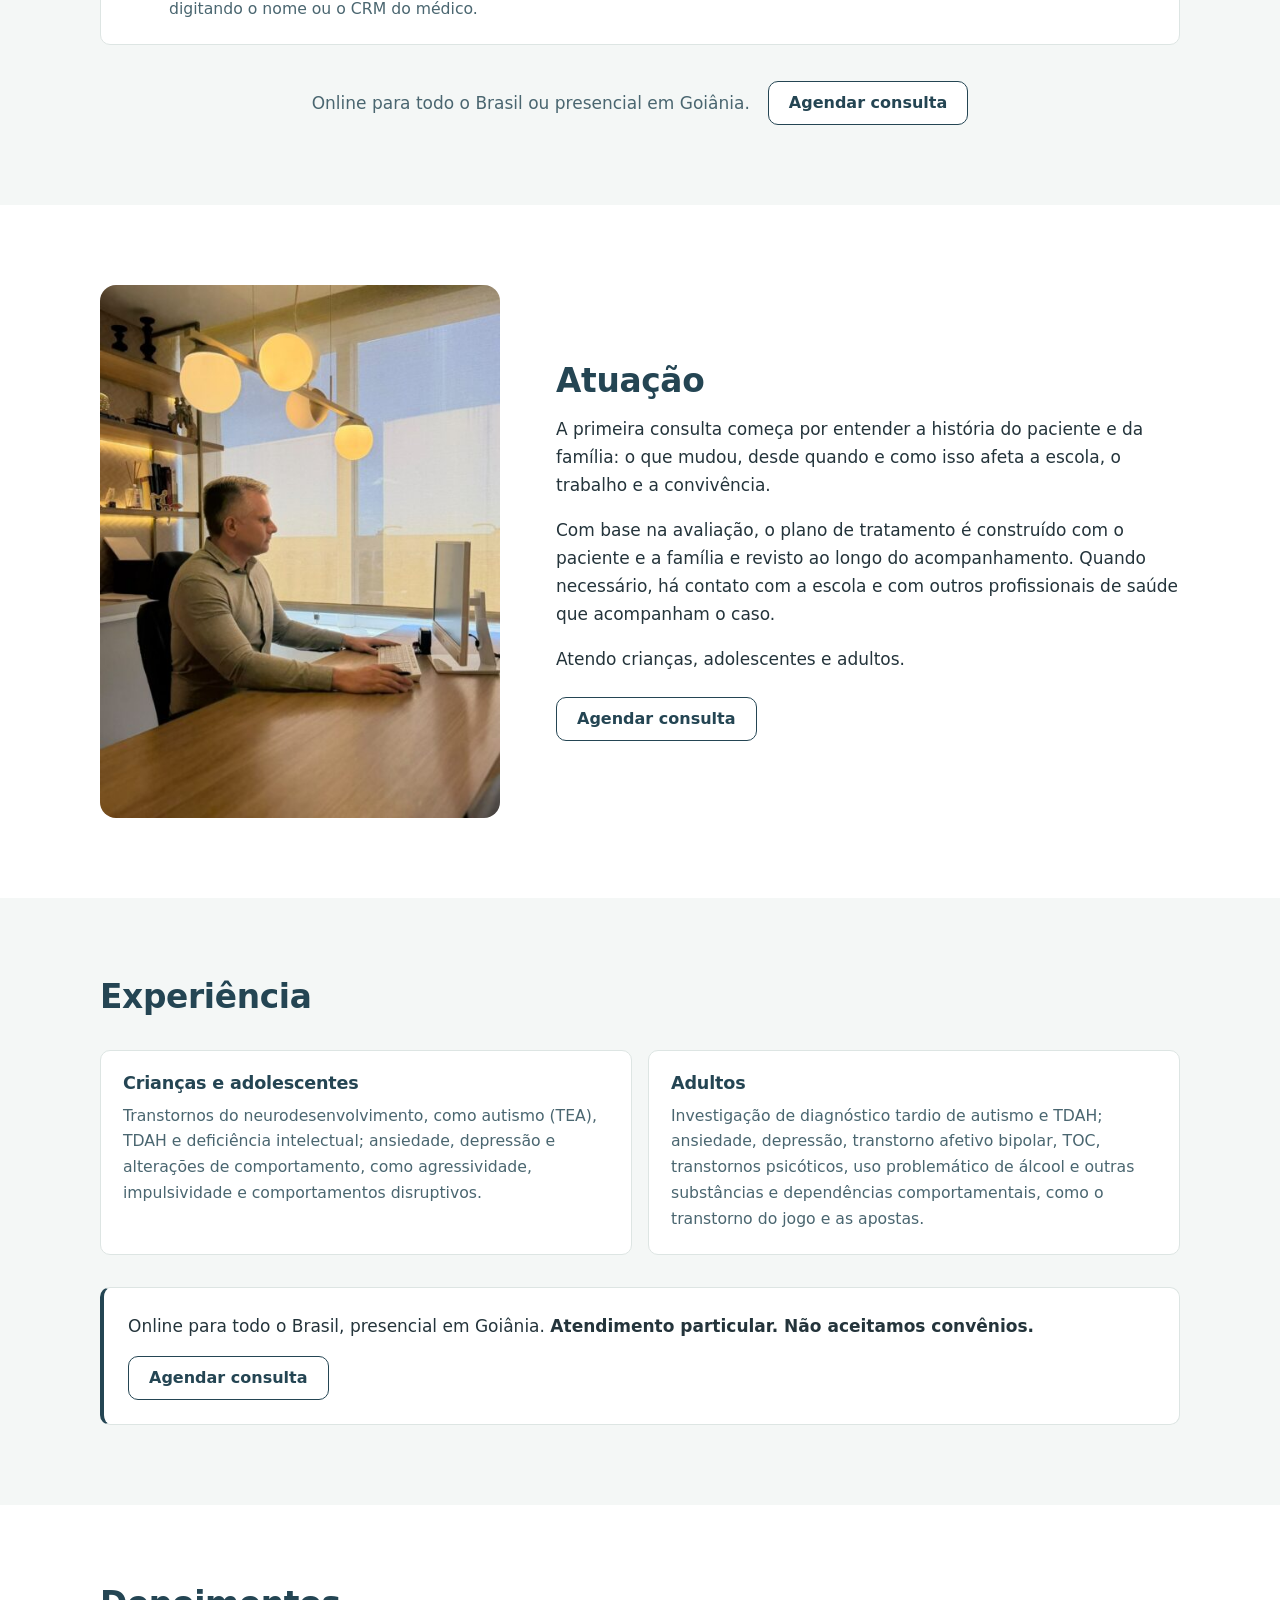
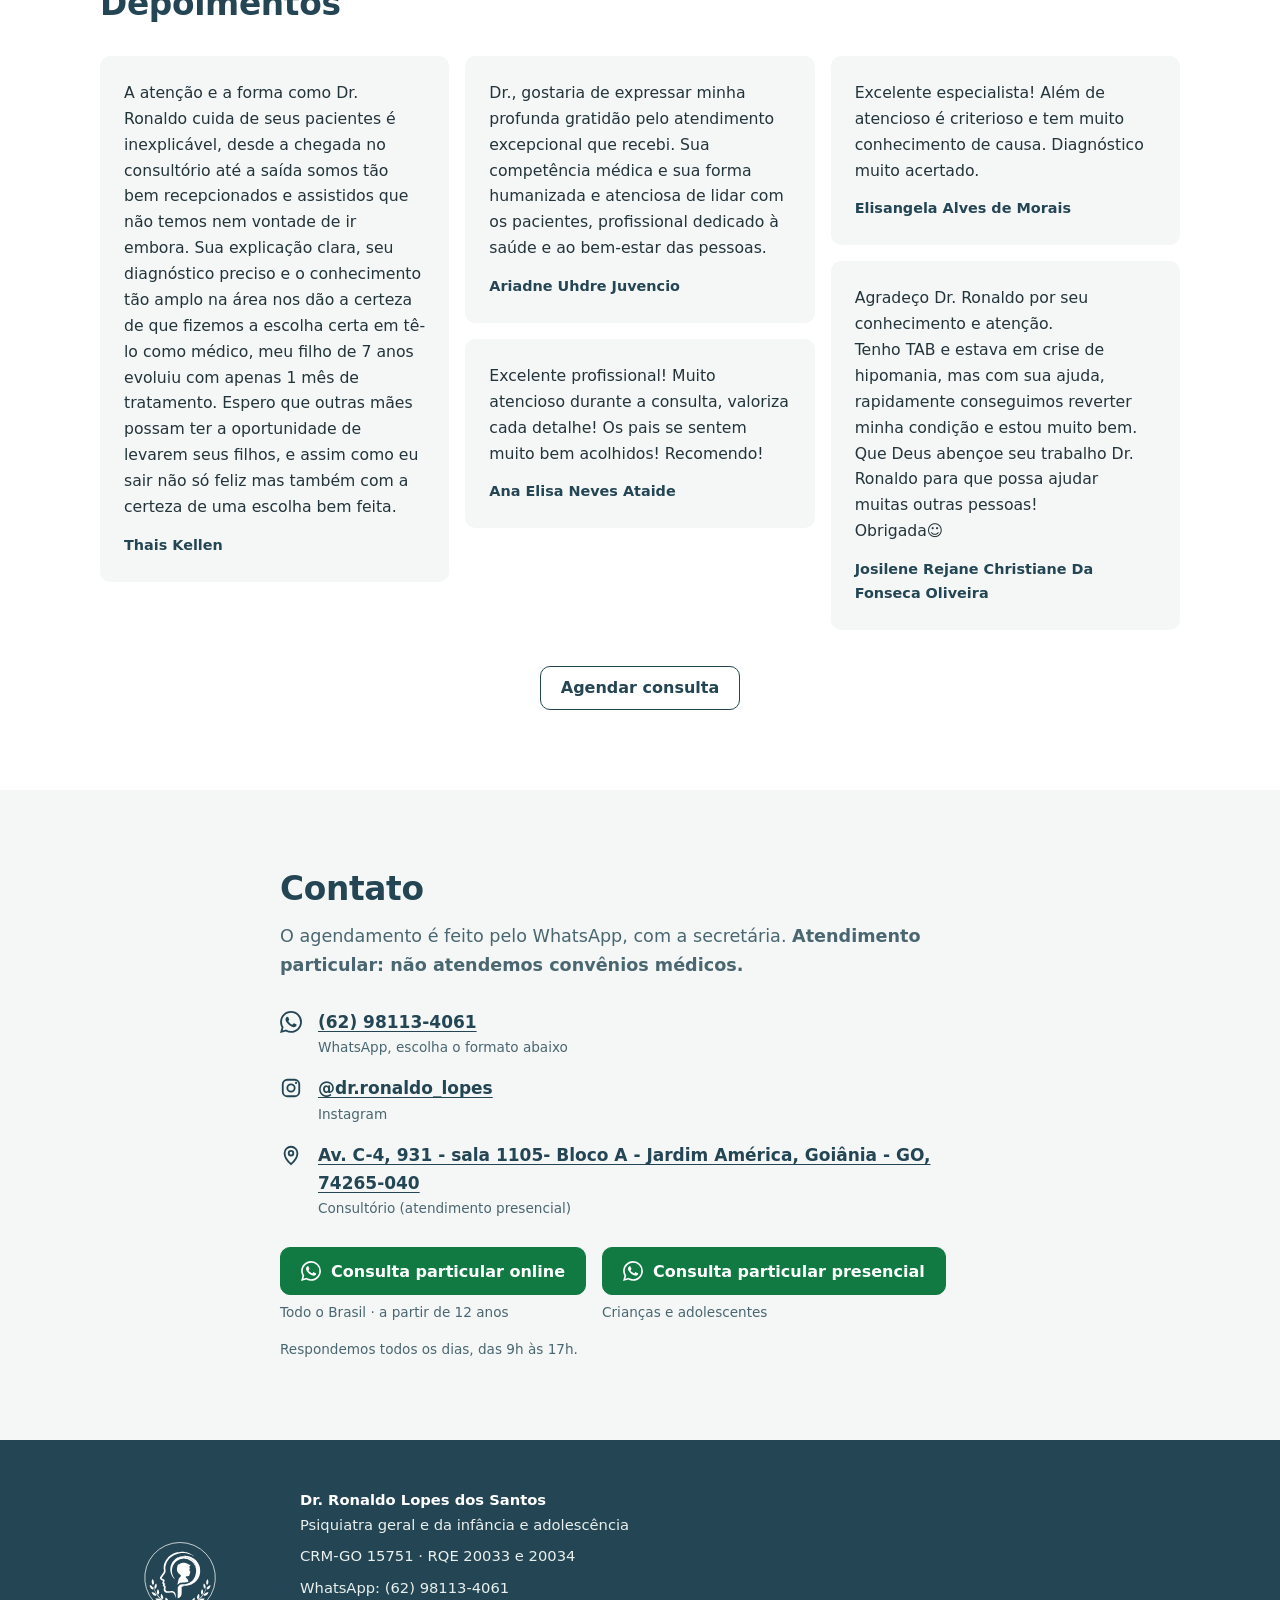
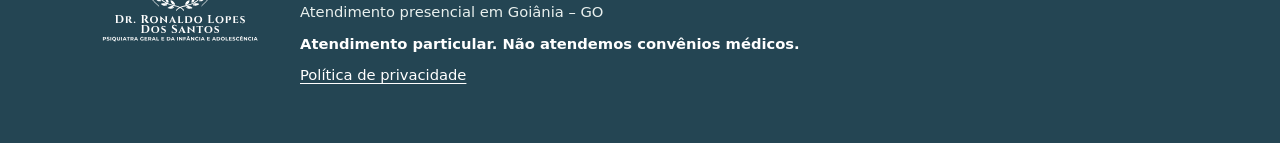
==== commit 66bf17dd: "Politica de privacidade, contato no rodape e ajustes para o celular - /politica-de-privacidade/ (LGP" ====
--- a/index.html
+++ b/index.html
@@ -50,7 +50,7 @@
       <h1>Cuidado em saúde mental, da infância à vida adulta</h1>
       <p class="lead">Atendo online adolescentes a partir de 12 anos e adultos, em todo o Brasil e no exterior. Em Goiânia, atendo presencialmente crianças e adolescentes.</p>
       <p class="hero__passo">Escolha o formato abaixo: você fala com a secretária pelo WhatsApp, que informa os horários disponíveis. <strong>Atendimento particular, sem convênio.</strong></p>
-      <div class="agendar"><div class="agendar__botoes"><div class="agendar__opcao"><a class="botao botao--whatsapp" href="https://wa.me/5562981134061?text=Ol%C3%A1%21%20Vim%20pelo%20site%20do%20Dr.%20Ronaldo%20e%20quero%20agendar%20uma%20consulta%20ONLINE%20%28particular%29.%0ANome%20do%20paciente%3A%0AIdade%3A%0ACidade%2Festado%3A" target="_blank" rel="noopener" data-formato="online" data-origem="hero"><svg viewBox="0 0 24 24" aria-hidden="true" focusable="false"><path d="M17.472 14.382c-.297-.149-1.758-.867-2.03-.967-.273-.099-.471-.148-.67.15-.197.297-.767.966-.94 1.164-.173.199-.347.223-.644.075-.297-.15-1.255-.463-2.39-1.475-.883-.788-1.48-1.761-1.653-2.059-.173-.297-.018-.458.13-.606.134-.133.298-.347.446-.52.149-.174.198-.298.298-.497.099-.198.05-.371-.025-.52-.075-.149-.669-1.612-.916-2.207-.242-.579-.487-.5-.669-.51-.173-.008-.371-.01-.57-.01-.198 0-.52.074-.792.372-.272.297-1.04 1.016-1.04 2.479 0 1.462 1.065 2.875 1.213 3.074.149.198 2.096 3.2 5.077 4.487.709.306 1.262.489 1.694.625.712.227 1.36.195 1.871.118.571-.085 1.758-.719 2.006-1.413.248-.694.248-1.289.173-1.413-.074-.124-.272-.198-.57-.347m-5.421 7.403h-.004a9.87 9.87 0 0 1-5.031-1.378l-.361-.214-3.741.982.998-3.648-.235-.374a9.86 9.86 0 0 1-1.51-5.26c.001-5.45 4.436-9.884 9.888-9.884 2.64 0 5.122 1.03 6.988 2.898a9.825 9.825 0 0 1 2.893 6.994c-.003 5.45-4.437 9.884-9.885 9.884m8.413-18.297A11.815 11.815 0 0 0 12.05 0C5.495 0 .16 5.335.157 11.892c0 2.096.547 4.142 1.588 5.945L.057 24l6.305-1.654a11.882 11.882 0 0 0 5.683 1.448h.005c6.554 0 11.89-5.335 11.893-11.893a11.821 11.821 0 0 0-3.48-8.413z"/></svg>Consulta particular online</a><p class="agendar__nota">Todo o Brasil · a partir de 12 anos</p></div><div class="agendar__opcao"><a class="botao botao--whatsapp" href="https://wa.me/5562981134061?text=Ol%C3%A1%21%20Vim%20pelo%20site%20do%20Dr.%20Ronaldo%20e%20quero%20agendar%20uma%20consulta%20PRESENCIAL%20em%20Goi%C3%A2nia%20%28particular%29.%0ANome%20do%20paciente%3A%0AIdade%3A%0ACidade%3A" target="_blank" rel="noopener" data-formato="presencial" data-origem="hero"><svg viewBox="0 0 24 24" aria-hidden="true" focusable="false"><path d="M17.472 14.382c-.297-.149-1.758-.867-2.03-.967-.273-.099-.471-.148-.67.15-.197.297-.767.966-.94 1.164-.173.199-.347.223-.644.075-.297-.15-1.255-.463-2.39-1.475-.883-.788-1.48-1.761-1.653-2.059-.173-.297-.018-.458.13-.606.134-.133.298-.347.446-.52.149-.174.198-.298.298-.497.099-.198.05-.371-.025-.52-.075-.149-.669-1.612-.916-2.207-.242-.579-.487-.5-.669-.51-.173-.008-.371-.01-.57-.01-.198 0-.52.074-.792.372-.272.297-1.04 1.016-1.04 2.479 0 1.462 1.065 2.875 1.213 3.074.149.198 2.096 3.2 5.077 4.487.709.306 1.262.489 1.694.625.712.227 1.36.195 1.871.118.571-.085 1.758-.719 2.006-1.413.248-.694.248-1.289.173-1.413-.074-.124-.272-.198-.57-.347m-5.421 7.403h-.004a9.87 9.87 0 0 1-5.031-1.378l-.361-.214-3.741.982.998-3.648-.235-.374a9.86 9.86 0 0 1-1.51-5.26c.001-5.45 4.436-9.884 9.888-9.884 2.64 0 5.122 1.03 6.988 2.898a9.825 9.825 0 0 1 2.893 6.994c-.003 5.45-4.437 9.884-9.885 9.884m8.413-18.297A11.815 11.815 0 0 0 12.05 0C5.495 0 .16 5.335.157 11.892c0 2.096.547 4.142 1.588 5.945L.057 24l6.305-1.654a11.882 11.882 0 0 0 5.683 1.448h.005c6.554 0 11.89-5.335 11.893-11.893a11.821 11.821 0 0 0-3.48-8.413z"/></svg>Consulta particular presencial</a><p class="agendar__nota">Crianças e adolescentes</p></div></div><p class="agendar__horario">Respondemos de segunda a sexta, das 9h às 17h.</p></div>
+      <div class="agendar"><div class="agendar__botoes"><div class="agendar__opcao"><a class="botao botao--whatsapp" href="https://wa.me/5562981134061?text=Ol%C3%A1%21%20Vim%20pelo%20site%20do%20Dr.%20Ronaldo%20e%20quero%20agendar%20uma%20consulta%20ONLINE%20%28particular%29.%0ANome%20do%20paciente%3A%0AIdade%3A%0ACidade%2Festado%3A" target="_blank" rel="noopener" data-formato="online" data-origem="hero"><svg viewBox="0 0 24 24" aria-hidden="true" focusable="false"><path d="M17.472 14.382c-.297-.149-1.758-.867-2.03-.967-.273-.099-.471-.148-.67.15-.197.297-.767.966-.94 1.164-.173.199-.347.223-.644.075-.297-.15-1.255-.463-2.39-1.475-.883-.788-1.48-1.761-1.653-2.059-.173-.297-.018-.458.13-.606.134-.133.298-.347.446-.52.149-.174.198-.298.298-.497.099-.198.05-.371-.025-.52-.075-.149-.669-1.612-.916-2.207-.242-.579-.487-.5-.669-.51-.173-.008-.371-.01-.57-.01-.198 0-.52.074-.792.372-.272.297-1.04 1.016-1.04 2.479 0 1.462 1.065 2.875 1.213 3.074.149.198 2.096 3.2 5.077 4.487.709.306 1.262.489 1.694.625.712.227 1.36.195 1.871.118.571-.085 1.758-.719 2.006-1.413.248-.694.248-1.289.173-1.413-.074-.124-.272-.198-.57-.347m-5.421 7.403h-.004a9.87 9.87 0 0 1-5.031-1.378l-.361-.214-3.741.982.998-3.648-.235-.374a9.86 9.86 0 0 1-1.51-5.26c.001-5.45 4.436-9.884 9.888-9.884 2.64 0 5.122 1.03 6.988 2.898a9.825 9.825 0 0 1 2.893 6.994c-.003 5.45-4.437 9.884-9.885 9.884m8.413-18.297A11.815 11.815 0 0 0 12.05 0C5.495 0 .16 5.335.157 11.892c0 2.096.547 4.142 1.588 5.945L.057 24l6.305-1.654a11.882 11.882 0 0 0 5.683 1.448h.005c6.554 0 11.89-5.335 11.893-11.893a11.821 11.821 0 0 0-3.48-8.413z"/></svg>Consulta particular online</a><p class="agendar__nota">Todo o Brasil · a partir de 12 anos</p></div><div class="agendar__opcao"><a class="botao botao--whatsapp" href="https://wa.me/5562981134061?text=Ol%C3%A1%21%20Vim%20pelo%20site%20do%20Dr.%20Ronaldo%20e%20quero%20agendar%20uma%20consulta%20PRESENCIAL%20em%20Goi%C3%A2nia%20%28particular%29.%0ANome%20do%20paciente%3A%0AIdade%3A%0ACidade%3A" target="_blank" rel="noopener" data-formato="presencial" data-origem="hero"><svg viewBox="0 0 24 24" aria-hidden="true" focusable="false"><path d="M17.472 14.382c-.297-.149-1.758-.867-2.03-.967-.273-.099-.471-.148-.67.15-.197.297-.767.966-.94 1.164-.173.199-.347.223-.644.075-.297-.15-1.255-.463-2.39-1.475-.883-.788-1.48-1.761-1.653-2.059-.173-.297-.018-.458.13-.606.134-.133.298-.347.446-.52.149-.174.198-.298.298-.497.099-.198.05-.371-.025-.52-.075-.149-.669-1.612-.916-2.207-.242-.579-.487-.5-.669-.51-.173-.008-.371-.01-.57-.01-.198 0-.52.074-.792.372-.272.297-1.04 1.016-1.04 2.479 0 1.462 1.065 2.875 1.213 3.074.149.198 2.096 3.2 5.077 4.487.709.306 1.262.489 1.694.625.712.227 1.36.195 1.871.118.571-.085 1.758-.719 2.006-1.413.248-.694.248-1.289.173-1.413-.074-.124-.272-.198-.57-.347m-5.421 7.403h-.004a9.87 9.87 0 0 1-5.031-1.378l-.361-.214-3.741.982.998-3.648-.235-.374a9.86 9.86 0 0 1-1.51-5.26c.001-5.45 4.436-9.884 9.888-9.884 2.64 0 5.122 1.03 6.988 2.898a9.825 9.825 0 0 1 2.893 6.994c-.003 5.45-4.437 9.884-9.885 9.884m8.413-18.297A11.815 11.815 0 0 0 12.05 0C5.495 0 .16 5.335.157 11.892c0 2.096.547 4.142 1.588 5.945L.057 24l6.305-1.654a11.882 11.882 0 0 0 5.683 1.448h.005c6.554 0 11.89-5.335 11.893-11.893a11.821 11.821 0 0 0-3.48-8.413z"/></svg>Consulta particular presencial</a><p class="agendar__nota">Crianças e adolescentes</p></div></div><p class="agendar__horario">Respondemos todos os dias, das 9h às 17h.</p></div>
       <p class="linha-rqe">Psiquiatra especialista com RQE registrado no CRM. <a href="#rqe">O que é o RQE?</a></p>
       <p class="credenciais">Dr. Ronaldo Lopes · CRM-GO 15751 · RQE 20033 e 20034</p>
     </div>
@@ -70,7 +70,7 @@
       <li>Receitas e documentos são emitidos digitalmente, conforme a regulamentação vigente.</li>
       <li><strong>Atendimento particular (sem convênio)</strong>, para adolescentes a partir de 12 anos e adultos.</li>
     </ol>
-    <div class="agendar"><div class="agendar__botoes"><div class="agendar__opcao"><a class="botao botao--whatsapp" href="https://wa.me/5562981134061?text=Ol%C3%A1%21%20Vim%20pelo%20site%20do%20Dr.%20Ronaldo%20e%20quero%20agendar%20uma%20consulta%20ONLINE%20%28particular%29.%0ANome%20do%20paciente%3A%0AIdade%3A%0ACidade%2Festado%3A" target="_blank" rel="noopener" data-formato="online" data-origem="consulta-online"><svg viewBox="0 0 24 24" aria-hidden="true" focusable="false"><path d="M17.472 14.382c-.297-.149-1.758-.867-2.03-.967-.273-.099-.471-.148-.67.15-.197.297-.767.966-.94 1.164-.173.199-.347.223-.644.075-.297-.15-1.255-.463-2.39-1.475-.883-.788-1.48-1.761-1.653-2.059-.173-.297-.018-.458.13-.606.134-.133.298-.347.446-.52.149-.174.198-.298.298-.497.099-.198.05-.371-.025-.52-.075-.149-.669-1.612-.916-2.207-.242-.579-.487-.5-.669-.51-.173-.008-.371-.01-.57-.01-.198 0-.52.074-.792.372-.272.297-1.04 1.016-1.04 2.479 0 1.462 1.065 2.875 1.213 3.074.149.198 2.096 3.2 5.077 4.487.709.306 1.262.489 1.694.625.712.227 1.36.195 1.871.118.571-.085 1.758-.719 2.006-1.413.248-.694.248-1.289.173-1.413-.074-.124-.272-.198-.57-.347m-5.421 7.403h-.004a9.87 9.87 0 0 1-5.031-1.378l-.361-.214-3.741.982.998-3.648-.235-.374a9.86 9.86 0 0 1-1.51-5.26c.001-5.45 4.436-9.884 9.888-9.884 2.64 0 5.122 1.03 6.988 2.898a9.825 9.825 0 0 1 2.893 6.994c-.003 5.45-4.437 9.884-9.885 9.884m8.413-18.297A11.815 11.815 0 0 0 12.05 0C5.495 0 .16 5.335.157 11.892c0 2.096.547 4.142 1.588 5.945L.057 24l6.305-1.654a11.882 11.882 0 0 0 5.683 1.448h.005c6.554 0 11.89-5.335 11.893-11.893a11.821 11.821 0 0 0-3.48-8.413z"/></svg>Consulta particular online</a><p class="agendar__nota">Todo o Brasil · a partir de 12 anos</p></div><div class="agendar__opcao"><a class="botao botao--whatsapp" href="https://wa.me/5562981134061?text=Ol%C3%A1%21%20Vim%20pelo%20site%20do%20Dr.%20Ronaldo%20e%20quero%20agendar%20uma%20consulta%20PRESENCIAL%20em%20Goi%C3%A2nia%20%28particular%29.%0ANome%20do%20paciente%3A%0AIdade%3A%0ACidade%3A" target="_blank" rel="noopener" data-formato="presencial" data-origem="consulta-online"><svg viewBox="0 0 24 24" aria-hidden="true" focusable="false"><path d="M17.472 14.382c-.297-.149-1.758-.867-2.03-.967-.273-.099-.471-.148-.67.15-.197.297-.767.966-.94 1.164-.173.199-.347.223-.644.075-.297-.15-1.255-.463-2.39-1.475-.883-.788-1.48-1.761-1.653-2.059-.173-.297-.018-.458.13-.606.134-.133.298-.347.446-.52.149-.174.198-.298.298-.497.099-.198.05-.371-.025-.52-.075-.149-.669-1.612-.916-2.207-.242-.579-.487-.5-.669-.51-.173-.008-.371-.01-.57-.01-.198 0-.52.074-.792.372-.272.297-1.04 1.016-1.04 2.479 0 1.462 1.065 2.875 1.213 3.074.149.198 2.096 3.2 5.077 4.487.709.306 1.262.489 1.694.625.712.227 1.36.195 1.871.118.571-.085 1.758-.719 2.006-1.413.248-.694.248-1.289.173-1.413-.074-.124-.272-.198-.57-.347m-5.421 7.403h-.004a9.87 9.87 0 0 1-5.031-1.378l-.361-.214-3.741.982.998-3.648-.235-.374a9.86 9.86 0 0 1-1.51-5.26c.001-5.45 4.436-9.884 9.888-9.884 2.64 0 5.122 1.03 6.988 2.898a9.825 9.825 0 0 1 2.893 6.994c-.003 5.45-4.437 9.884-9.885 9.884m8.413-18.297A11.815 11.815 0 0 0 12.05 0C5.495 0 .16 5.335.157 11.892c0 2.096.547 4.142 1.588 5.945L.057 24l6.305-1.654a11.882 11.882 0 0 0 5.683 1.448h.005c6.554 0 11.89-5.335 11.893-11.893a11.821 11.821 0 0 0-3.48-8.413z"/></svg>Consulta particular presencial</a><p class="agendar__nota">Crianças e adolescentes</p></div></div><p class="agendar__horario">Respondemos de segunda a sexta, das 9h às 17h.</p></div>
+    <div class="agendar"><div class="agendar__botoes"><div class="agendar__opcao"><a class="botao botao--whatsapp" href="https://wa.me/5562981134061?text=Ol%C3%A1%21%20Vim%20pelo%20site%20do%20Dr.%20Ronaldo%20e%20quero%20agendar%20uma%20consulta%20ONLINE%20%28particular%29.%0ANome%20do%20paciente%3A%0AIdade%3A%0ACidade%2Festado%3A" target="_blank" rel="noopener" data-formato="online" data-origem="consulta-online"><svg viewBox="0 0 24 24" aria-hidden="true" focusable="false"><path d="M17.472 14.382c-.297-.149-1.758-.867-2.03-.967-.273-.099-.471-.148-.67.15-.197.297-.767.966-.94 1.164-.173.199-.347.223-.644.075-.297-.15-1.255-.463-2.39-1.475-.883-.788-1.48-1.761-1.653-2.059-.173-.297-.018-.458.13-.606.134-.133.298-.347.446-.52.149-.174.198-.298.298-.497.099-.198.05-.371-.025-.52-.075-.149-.669-1.612-.916-2.207-.242-.579-.487-.5-.669-.51-.173-.008-.371-.01-.57-.01-.198 0-.52.074-.792.372-.272.297-1.04 1.016-1.04 2.479 0 1.462 1.065 2.875 1.213 3.074.149.198 2.096 3.2 5.077 4.487.709.306 1.262.489 1.694.625.712.227 1.36.195 1.871.118.571-.085 1.758-.719 2.006-1.413.248-.694.248-1.289.173-1.413-.074-.124-.272-.198-.57-.347m-5.421 7.403h-.004a9.87 9.87 0 0 1-5.031-1.378l-.361-.214-3.741.982.998-3.648-.235-.374a9.86 9.86 0 0 1-1.51-5.26c.001-5.45 4.436-9.884 9.888-9.884 2.64 0 5.122 1.03 6.988 2.898a9.825 9.825 0 0 1 2.893 6.994c-.003 5.45-4.437 9.884-9.885 9.884m8.413-18.297A11.815 11.815 0 0 0 12.05 0C5.495 0 .16 5.335.157 11.892c0 2.096.547 4.142 1.588 5.945L.057 24l6.305-1.654a11.882 11.882 0 0 0 5.683 1.448h.005c6.554 0 11.89-5.335 11.893-11.893a11.821 11.821 0 0 0-3.48-8.413z"/></svg>Consulta particular online</a><p class="agendar__nota">Todo o Brasil · a partir de 12 anos</p></div><div class="agendar__opcao"><a class="botao botao--whatsapp" href="https://wa.me/5562981134061?text=Ol%C3%A1%21%20Vim%20pelo%20site%20do%20Dr.%20Ronaldo%20e%20quero%20agendar%20uma%20consulta%20PRESENCIAL%20em%20Goi%C3%A2nia%20%28particular%29.%0ANome%20do%20paciente%3A%0AIdade%3A%0ACidade%3A" target="_blank" rel="noopener" data-formato="presencial" data-origem="consulta-online"><svg viewBox="0 0 24 24" aria-hidden="true" focusable="false"><path d="M17.472 14.382c-.297-.149-1.758-.867-2.03-.967-.273-.099-.471-.148-.67.15-.197.297-.767.966-.94 1.164-.173.199-.347.223-.644.075-.297-.15-1.255-.463-2.39-1.475-.883-.788-1.48-1.761-1.653-2.059-.173-.297-.018-.458.13-.606.134-.133.298-.347.446-.52.149-.174.198-.298.298-.497.099-.198.05-.371-.025-.52-.075-.149-.669-1.612-.916-2.207-.242-.579-.487-.5-.669-.51-.173-.008-.371-.01-.57-.01-.198 0-.52.074-.792.372-.272.297-1.04 1.016-1.04 2.479 0 1.462 1.065 2.875 1.213 3.074.149.198 2.096 3.2 5.077 4.487.709.306 1.262.489 1.694.625.712.227 1.36.195 1.871.118.571-.085 1.758-.719 2.006-1.413.248-.694.248-1.289.173-1.413-.074-.124-.272-.198-.57-.347m-5.421 7.403h-.004a9.87 9.87 0 0 1-5.031-1.378l-.361-.214-3.741.982.998-3.648-.235-.374a9.86 9.86 0 0 1-1.51-5.26c.001-5.45 4.436-9.884 9.888-9.884 2.64 0 5.122 1.03 6.988 2.898a9.825 9.825 0 0 1 2.893 6.994c-.003 5.45-4.437 9.884-9.885 9.884m8.413-18.297A11.815 11.815 0 0 0 12.05 0C5.495 0 .16 5.335.157 11.892c0 2.096.547 4.142 1.588 5.945L.057 24l6.305-1.654a11.882 11.882 0 0 0 5.683 1.448h.005c6.554 0 11.89-5.335 11.893-11.893a11.821 11.821 0 0 0-3.48-8.413z"/></svg>Consulta particular presencial</a><p class="agendar__nota">Crianças e adolescentes</p></div></div><p class="agendar__horario">Respondemos todos os dias, das 9h às 17h.</p></div>
     <p class="relacionados"><a href="consulta-online/">Saiba como funciona a consulta online</a> · <a href="tdah-adulto/">TDAH em adultos</a> · <a href="autismo-adulto/">Autismo em adultos</a></p>
   </div>
 </section>
@@ -171,7 +171,7 @@
       <li><svg viewBox="0 0 24 24" aria-hidden="true" focusable="false"><rect x="3" y="3" width="18" height="18" rx="5" fill="none" stroke="currentColor" stroke-width="2"/><circle cx="12" cy="12" r="4" fill="none" stroke="currentColor" stroke-width="2"/><circle cx="17.5" cy="6.5" r="1.2" fill="currentColor"/></svg><a href="https://www.instagram.com/dr.ronaldo_lopes?utm_source=qr&amp;igsh=OWo4b2g5MWw5ZjNm" target="_blank" rel="noopener">@dr.ronaldo_lopes</a><span class="contatos__nota">Instagram</span></li>
       <li><svg viewBox="0 0 24 24" aria-hidden="true" focusable="false"><path d="M12 22s7-6.2 7-12a7 7 0 0 0-14 0c0 5.8 7 12 7 12z" fill="none" stroke="currentColor" stroke-width="2"/><circle cx="12" cy="10" r="2.5" fill="none" stroke="currentColor" stroke-width="2"/></svg><a href="https://www.google.com/local/place/fid/0x935ef1cd23a69b65:0xceffa4641bfd1806/photosphere?iu=https://streetviewpixels-pa.googleapis.com/v1/thumbnail?panoid%3DDZH4eFIzkmuDz4k88bQgiw%26cb_client%3Dsearch.gws-prod.gps%26yaw%3D195.961%26pitch%3D0%26thumbfov%3D100%26w%3D0%26h%3D0&amp;ik=CAISFkRaSDRlRkl6a211RHo0azg4YlFnaXc%3D&amp;sa=X&amp;ved=2ahUKEwiuhfKT-uuVAxXcPrkGHYHtBEAQpx96BAgcEBI" target="_blank" rel="noopener">Av. C-4, 931 - sala 1105- Bloco A - Jardim América, Goiânia - GO, 74265-040</a><span class="contatos__nota">Consultório (atendimento presencial)</span></li>
     </ul>
-    <div class="agendar" id="agendar-contato"><div class="agendar__botoes"><div class="agendar__opcao"><a class="botao botao--whatsapp" href="https://wa.me/5562981134061?text=Ol%C3%A1%21%20Vim%20pelo%20site%20do%20Dr.%20Ronaldo%20e%20quero%20agendar%20uma%20consulta%20ONLINE%20%28particular%29.%0ANome%20do%20paciente%3A%0AIdade%3A%0ACidade%2Festado%3A" target="_blank" rel="noopener" data-formato="online" data-origem="contato"><svg viewBox="0 0 24 24" aria-hidden="true" focusable="false"><path d="M17.472 14.382c-.297-.149-1.758-.867-2.03-.967-.273-.099-.471-.148-.67.15-.197.297-.767.966-.94 1.164-.173.199-.347.223-.644.075-.297-.15-1.255-.463-2.39-1.475-.883-.788-1.48-1.761-1.653-2.059-.173-.297-.018-.458.13-.606.134-.133.298-.347.446-.52.149-.174.198-.298.298-.497.099-.198.05-.371-.025-.52-.075-.149-.669-1.612-.916-2.207-.242-.579-.487-.5-.669-.51-.173-.008-.371-.01-.57-.01-.198 0-.52.074-.792.372-.272.297-1.04 1.016-1.04 2.479 0 1.462 1.065 2.875 1.213 3.074.149.198 2.096 3.2 5.077 4.487.709.306 1.262.489 1.694.625.712.227 1.36.195 1.871.118.571-.085 1.758-.719 2.006-1.413.248-.694.248-1.289.173-1.413-.074-.124-.272-.198-.57-.347m-5.421 7.403h-.004a9.87 9.87 0 0 1-5.031-1.378l-.361-.214-3.741.982.998-3.648-.235-.374a9.86 9.86 0 0 1-1.51-5.26c.001-5.45 4.436-9.884 9.888-9.884 2.64 0 5.122 1.03 6.988 2.898a9.825 9.825 0 0 1 2.893 6.994c-.003 5.45-4.437 9.884-9.885 9.884m8.413-18.297A11.815 11.815 0 0 0 12.05 0C5.495 0 .16 5.335.157 11.892c0 2.096.547 4.142 1.588 5.945L.057 24l6.305-1.654a11.882 11.882 0 0 0 5.683 1.448h.005c6.554 0 11.89-5.335 11.893-11.893a11.821 11.821 0 0 0-3.48-8.413z"/></svg>Consulta particular online</a><p class="agendar__nota">Todo o Brasil · a partir de 12 anos</p></div><div class="agendar__opcao"><a class="botao botao--whatsapp" href="https://wa.me/5562981134061?text=Ol%C3%A1%21%20Vim%20pelo%20site%20do%20Dr.%20Ronaldo%20e%20quero%20agendar%20uma%20consulta%20PRESENCIAL%20em%20Goi%C3%A2nia%20%28particular%29.%0ANome%20do%20paciente%3A%0AIdade%3A%0ACidade%3A" target="_blank" rel="noopener" data-formato="presencial" data-origem="contato"><svg viewBox="0 0 24 24" aria-hidden="true" focusable="false"><path d="M17.472 14.382c-.297-.149-1.758-.867-2.03-.967-.273-.099-.471-.148-.67.15-.197.297-.767.966-.94 1.164-.173.199-.347.223-.644.075-.297-.15-1.255-.463-2.39-1.475-.883-.788-1.48-1.761-1.653-2.059-.173-.297-.018-.458.13-.606.134-.133.298-.347.446-.52.149-.174.198-.298.298-.497.099-.198.05-.371-.025-.52-.075-.149-.669-1.612-.916-2.207-.242-.579-.487-.5-.669-.51-.173-.008-.371-.01-.57-.01-.198 0-.52.074-.792.372-.272.297-1.04 1.016-1.04 2.479 0 1.462 1.065 2.875 1.213 3.074.149.198 2.096 3.2 5.077 4.487.709.306 1.262.489 1.694.625.712.227 1.36.195 1.871.118.571-.085 1.758-.719 2.006-1.413.248-.694.248-1.289.173-1.413-.074-.124-.272-.198-.57-.347m-5.421 7.403h-.004a9.87 9.87 0 0 1-5.031-1.378l-.361-.214-3.741.982.998-3.648-.235-.374a9.86 9.86 0 0 1-1.51-5.26c.001-5.45 4.436-9.884 9.888-9.884 2.64 0 5.122 1.03 6.988 2.898a9.825 9.825 0 0 1 2.893 6.994c-.003 5.45-4.437 9.884-9.885 9.884m8.413-18.297A11.815 11.815 0 0 0 12.05 0C5.495 0 .16 5.335.157 11.892c0 2.096.547 4.142 1.588 5.945L.057 24l6.305-1.654a11.882 11.882 0 0 0 5.683 1.448h.005c6.554 0 11.89-5.335 11.893-11.893a11.821 11.821 0 0 0-3.48-8.413z"/></svg>Consulta particular presencial</a><p class="agendar__nota">Crianças e adolescentes</p></div></div><p class="agendar__horario">Respondemos de segunda a sexta, das 9h às 17h.</p></div>
+    <div class="agendar" id="agendar-contato"><div class="agendar__botoes"><div class="agendar__opcao"><a class="botao botao--whatsapp" href="https://wa.me/5562981134061?text=Ol%C3%A1%21%20Vim%20pelo%20site%20do%20Dr.%20Ronaldo%20e%20quero%20agendar%20uma%20consulta%20ONLINE%20%28particular%29.%0ANome%20do%20paciente%3A%0AIdade%3A%0ACidade%2Festado%3A" target="_blank" rel="noopener" data-formato="online" data-origem="contato"><svg viewBox="0 0 24 24" aria-hidden="true" focusable="false"><path d="M17.472 14.382c-.297-.149-1.758-.867-2.03-.967-.273-.099-.471-.148-.67.15-.197.297-.767.966-.94 1.164-.173.199-.347.223-.644.075-.297-.15-1.255-.463-2.39-1.475-.883-.788-1.48-1.761-1.653-2.059-.173-.297-.018-.458.13-.606.134-.133.298-.347.446-.52.149-.174.198-.298.298-.497.099-.198.05-.371-.025-.52-.075-.149-.669-1.612-.916-2.207-.242-.579-.487-.5-.669-.51-.173-.008-.371-.01-.57-.01-.198 0-.52.074-.792.372-.272.297-1.04 1.016-1.04 2.479 0 1.462 1.065 2.875 1.213 3.074.149.198 2.096 3.2 5.077 4.487.709.306 1.262.489 1.694.625.712.227 1.36.195 1.871.118.571-.085 1.758-.719 2.006-1.413.248-.694.248-1.289.173-1.413-.074-.124-.272-.198-.57-.347m-5.421 7.403h-.004a9.87 9.87 0 0 1-5.031-1.378l-.361-.214-3.741.982.998-3.648-.235-.374a9.86 9.86 0 0 1-1.51-5.26c.001-5.45 4.436-9.884 9.888-9.884 2.64 0 5.122 1.03 6.988 2.898a9.825 9.825 0 0 1 2.893 6.994c-.003 5.45-4.437 9.884-9.885 9.884m8.413-18.297A11.815 11.815 0 0 0 12.05 0C5.495 0 .16 5.335.157 11.892c0 2.096.547 4.142 1.588 5.945L.057 24l6.305-1.654a11.882 11.882 0 0 0 5.683 1.448h.005c6.554 0 11.89-5.335 11.893-11.893a11.821 11.821 0 0 0-3.48-8.413z"/></svg>Consulta particular online</a><p class="agendar__nota">Todo o Brasil · a partir de 12 anos</p></div><div class="agendar__opcao"><a class="botao botao--whatsapp" href="https://wa.me/5562981134061?text=Ol%C3%A1%21%20Vim%20pelo%20site%20do%20Dr.%20Ronaldo%20e%20quero%20agendar%20uma%20consulta%20PRESENCIAL%20em%20Goi%C3%A2nia%20%28particular%29.%0ANome%20do%20paciente%3A%0AIdade%3A%0ACidade%3A" target="_blank" rel="noopener" data-formato="presencial" data-origem="contato"><svg viewBox="0 0 24 24" aria-hidden="true" focusable="false"><path d="M17.472 14.382c-.297-.149-1.758-.867-2.03-.967-.273-.099-.471-.148-.67.15-.197.297-.767.966-.94 1.164-.173.199-.347.223-.644.075-.297-.15-1.255-.463-2.39-1.475-.883-.788-1.48-1.761-1.653-2.059-.173-.297-.018-.458.13-.606.134-.133.298-.347.446-.52.149-.174.198-.298.298-.497.099-.198.05-.371-.025-.52-.075-.149-.669-1.612-.916-2.207-.242-.579-.487-.5-.669-.51-.173-.008-.371-.01-.57-.01-.198 0-.52.074-.792.372-.272.297-1.04 1.016-1.04 2.479 0 1.462 1.065 2.875 1.213 3.074.149.198 2.096 3.2 5.077 4.487.709.306 1.262.489 1.694.625.712.227 1.36.195 1.871.118.571-.085 1.758-.719 2.006-1.413.248-.694.248-1.289.173-1.413-.074-.124-.272-.198-.57-.347m-5.421 7.403h-.004a9.87 9.87 0 0 1-5.031-1.378l-.361-.214-3.741.982.998-3.648-.235-.374a9.86 9.86 0 0 1-1.51-5.26c.001-5.45 4.436-9.884 9.888-9.884 2.64 0 5.122 1.03 6.988 2.898a9.825 9.825 0 0 1 2.893 6.994c-.003 5.45-4.437 9.884-9.885 9.884m8.413-18.297A11.815 11.815 0 0 0 12.05 0C5.495 0 .16 5.335.157 11.892c0 2.096.547 4.142 1.588 5.945L.057 24l6.305-1.654a11.882 11.882 0 0 0 5.683 1.448h.005c6.554 0 11.89-5.335 11.893-11.893a11.821 11.821 0 0 0-3.48-8.413z"/></svg>Consulta particular presencial</a><p class="agendar__nota">Crianças e adolescentes</p></div></div><p class="agendar__horario">Respondemos todos os dias, das 9h às 17h.</p></div>
   </div>
 </section>
 </main>
@@ -182,7 +182,9 @@
     <div>
       <p><strong>Dr. Ronaldo Lopes dos Santos</strong><br>Psiquiatra geral e da infância e adolescência</p>
       <p>CRM-GO 15751 · RQE 20033 e 20034</p>
+      <p>WhatsApp: (62) 98113-4061<br>Atendimento presencial em Goiânia – GO</p>
       <p><strong>Atendimento particular. Não atendemos convênios médicos.</strong></p>
+      <p><a href="politica-de-privacidade/">Política de privacidade</a></p>
     </div>
   </div>
 </footer>
--- a/assets/css/site.css
+++ b/assets/css/site.css
@@ -38,6 +38,8 @@
 
 /* faixa de formato */
 .faixa{margin:0;padding:8px 16px;background:var(--marca-clara);color:var(--marca);font-size:.84rem;font-weight:500;line-height:1.45;text-align:center}
+/* no celular as duas faixas ficam mais baixas, para o primeiro botao de WhatsApp subir */
+@media (max-width:599px){.faixa{padding:5px 10px;font-size:.76rem;line-height:1.28}.faixa+.faixa{padding-top:0}}
 
 /* cabecalho */
 .topo{position:sticky;top:0;z-index:50;background:rgba(255,255,255,.96);border-bottom:1px solid var(--linha);-webkit-backdrop-filter:saturate(1.4) blur(6px);backdrop-filter:saturate(1.4) blur(6px)}
@@ -159,12 +161,19 @@
 .rodape p{margin:0 0 .5em}
 .rodape strong{color:#fff}
 .rodape :focus-visible{outline-color:#fff}
+.rodape a{color:#fff}
 
 /* bolha flutuante: rola ate os botoes de agendamento. Nao leva wa.me, de proposito:
    a conversao do GTM e so o clique nos botoes online/presencial */
 .bolha{position:fixed;right:20px;bottom:20px;bottom:calc(20px + env(safe-area-inset-bottom));z-index:40;width:60px;height:60px;display:flex;align-items:center;justify-content:center;border-radius:50%;background:var(--whatsapp);color:#fff;box-shadow:0 4px 14px rgba(10,40,25,.25);transition:background-color .15s}
 .bolha:hover{background:var(--whatsapp-escuro);color:#fff}
 .bolha svg{width:32px;height:32px;fill:currentColor}
+/* no celular a bolha some enquanto um bloco de botoes de WhatsApp esta na tela (site.js):
+   ali ela e redundante e cobriria o texto junto dos botoes. Sem JS, fica sempre visivel. */
+@media (max-width:599px){
+  .bolha{transition:opacity .2s,visibility .2s}
+  .bolha--oculta{opacity:0;visibility:hidden;pointer-events:none}
+}
 @media (max-width:599px){
   .bolha{right:14px;bottom:14px;width:56px;height:56px}
   .rodape{padding-bottom:96px}
@@ -174,7 +183,7 @@
 /* paginas de assunto (consulta-online/, tdah-adulto/, autismo-adulto/): topo com o
    h1 e o primeiro botao, texto corrido em uma coluna estreita, aviso de urgencia */
 .secao.pagina-topo{padding:56px 0 64px}
-@media (max-width:599px){.secao.pagina-topo{padding:36px 0 48px}}
+@media (max-width:599px){.secao.pagina-topo{padding:24px 0 48px}}
 .texto h2{margin-top:1.8em}
 .texto h2:first-child{margin-top:0}
 .texto ul{margin:0 0 1em;padding-left:1.25em}
